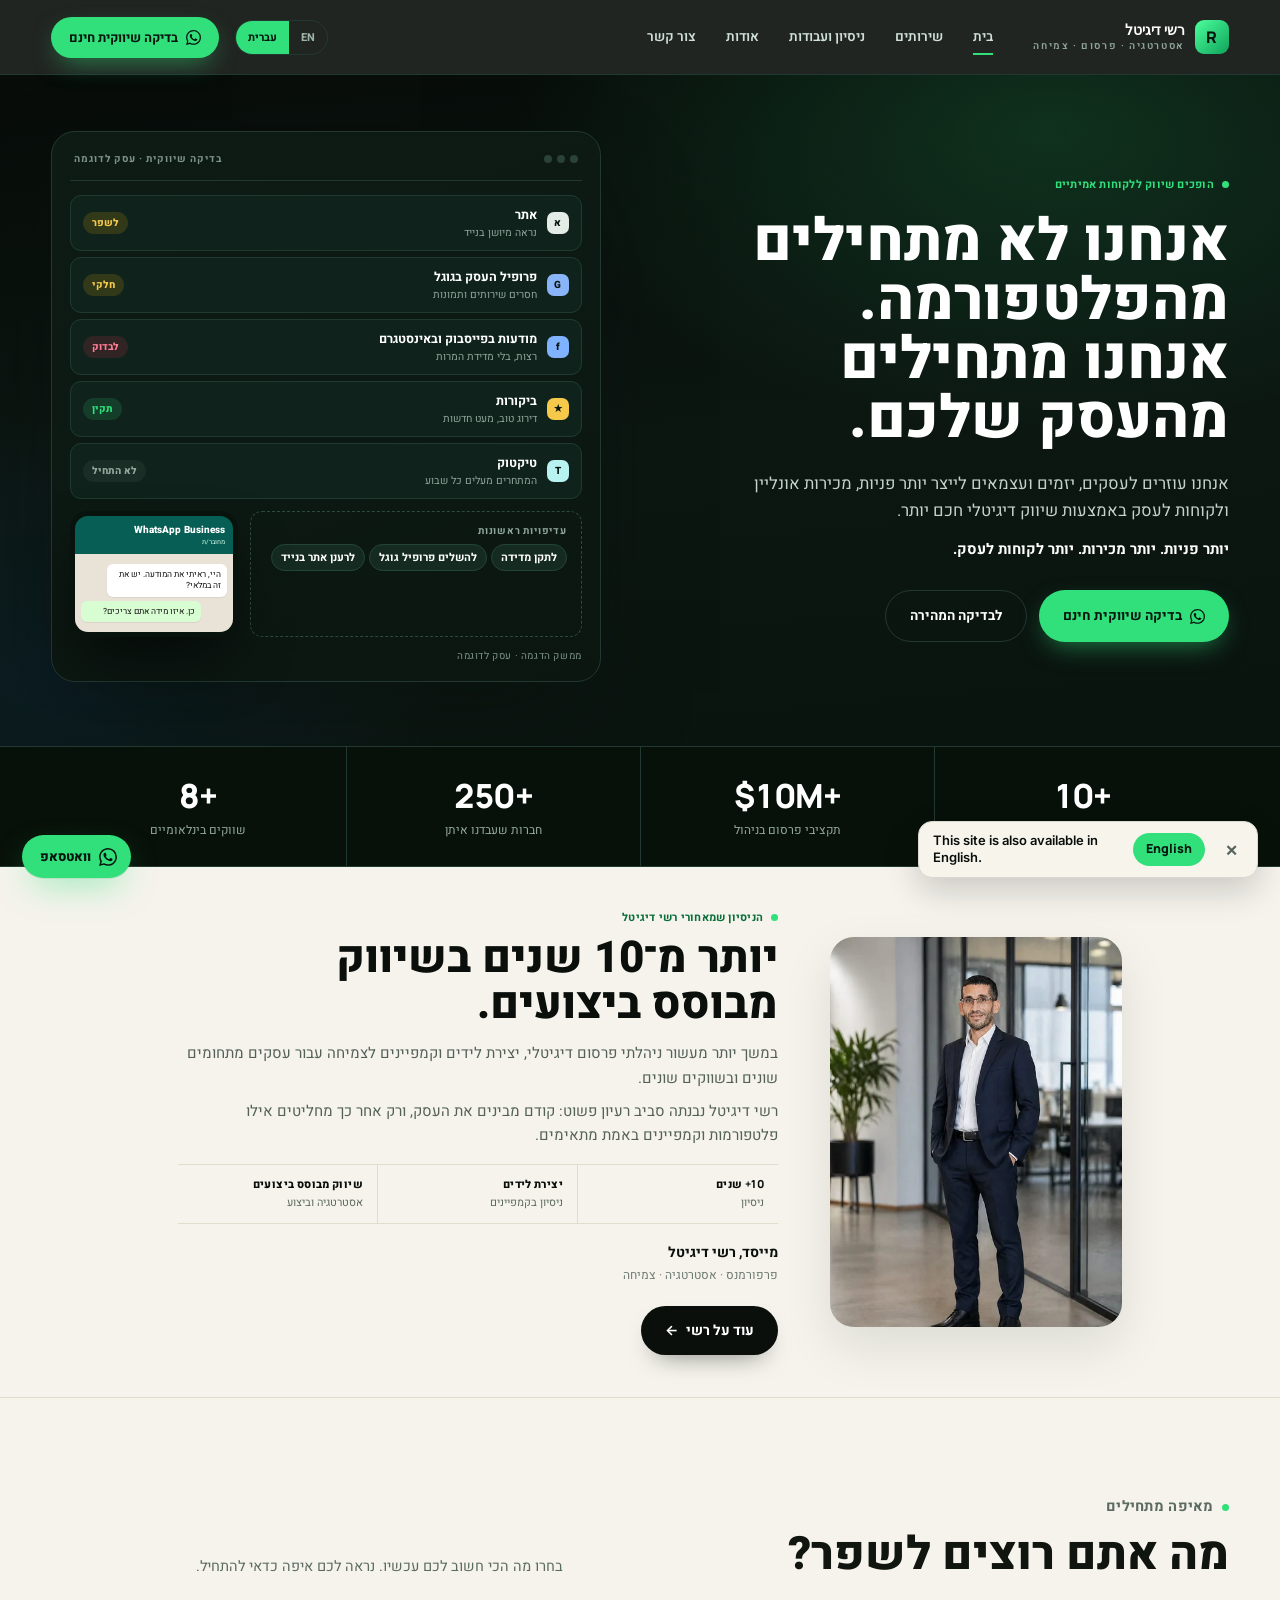
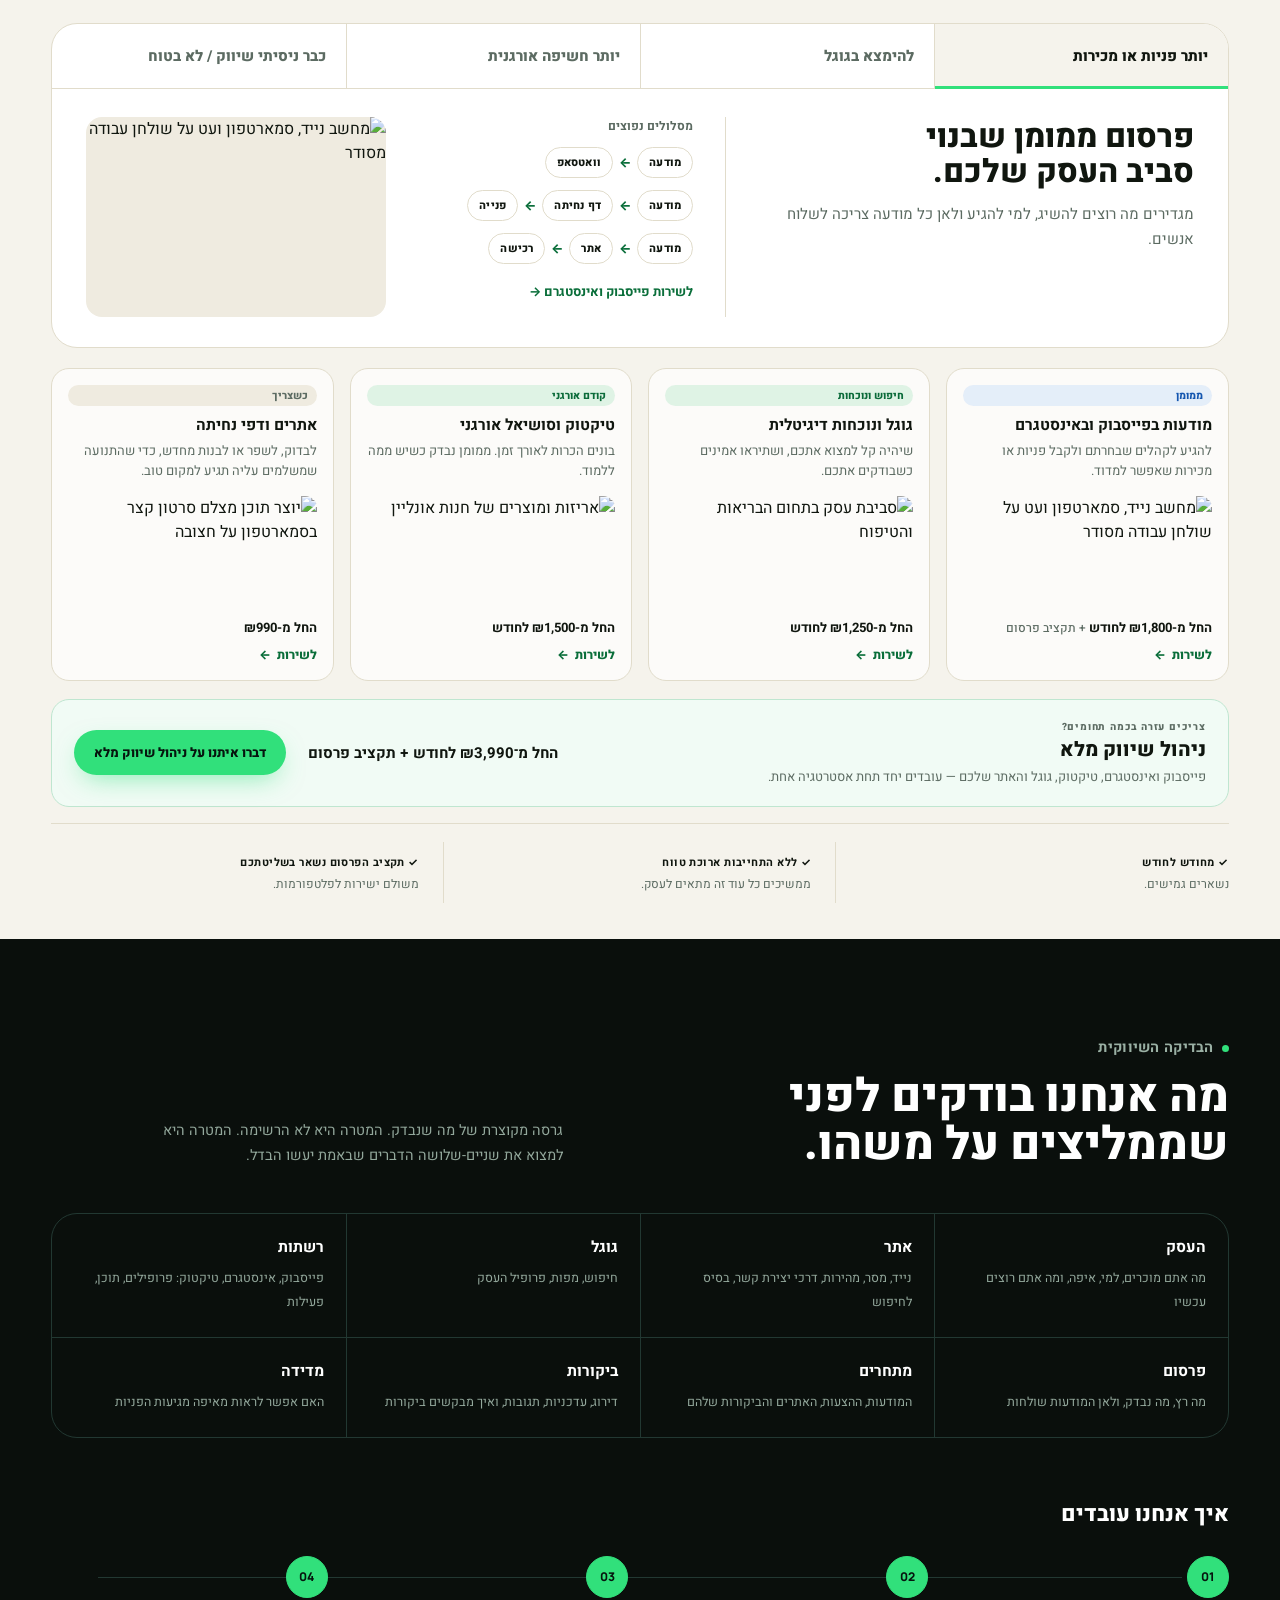
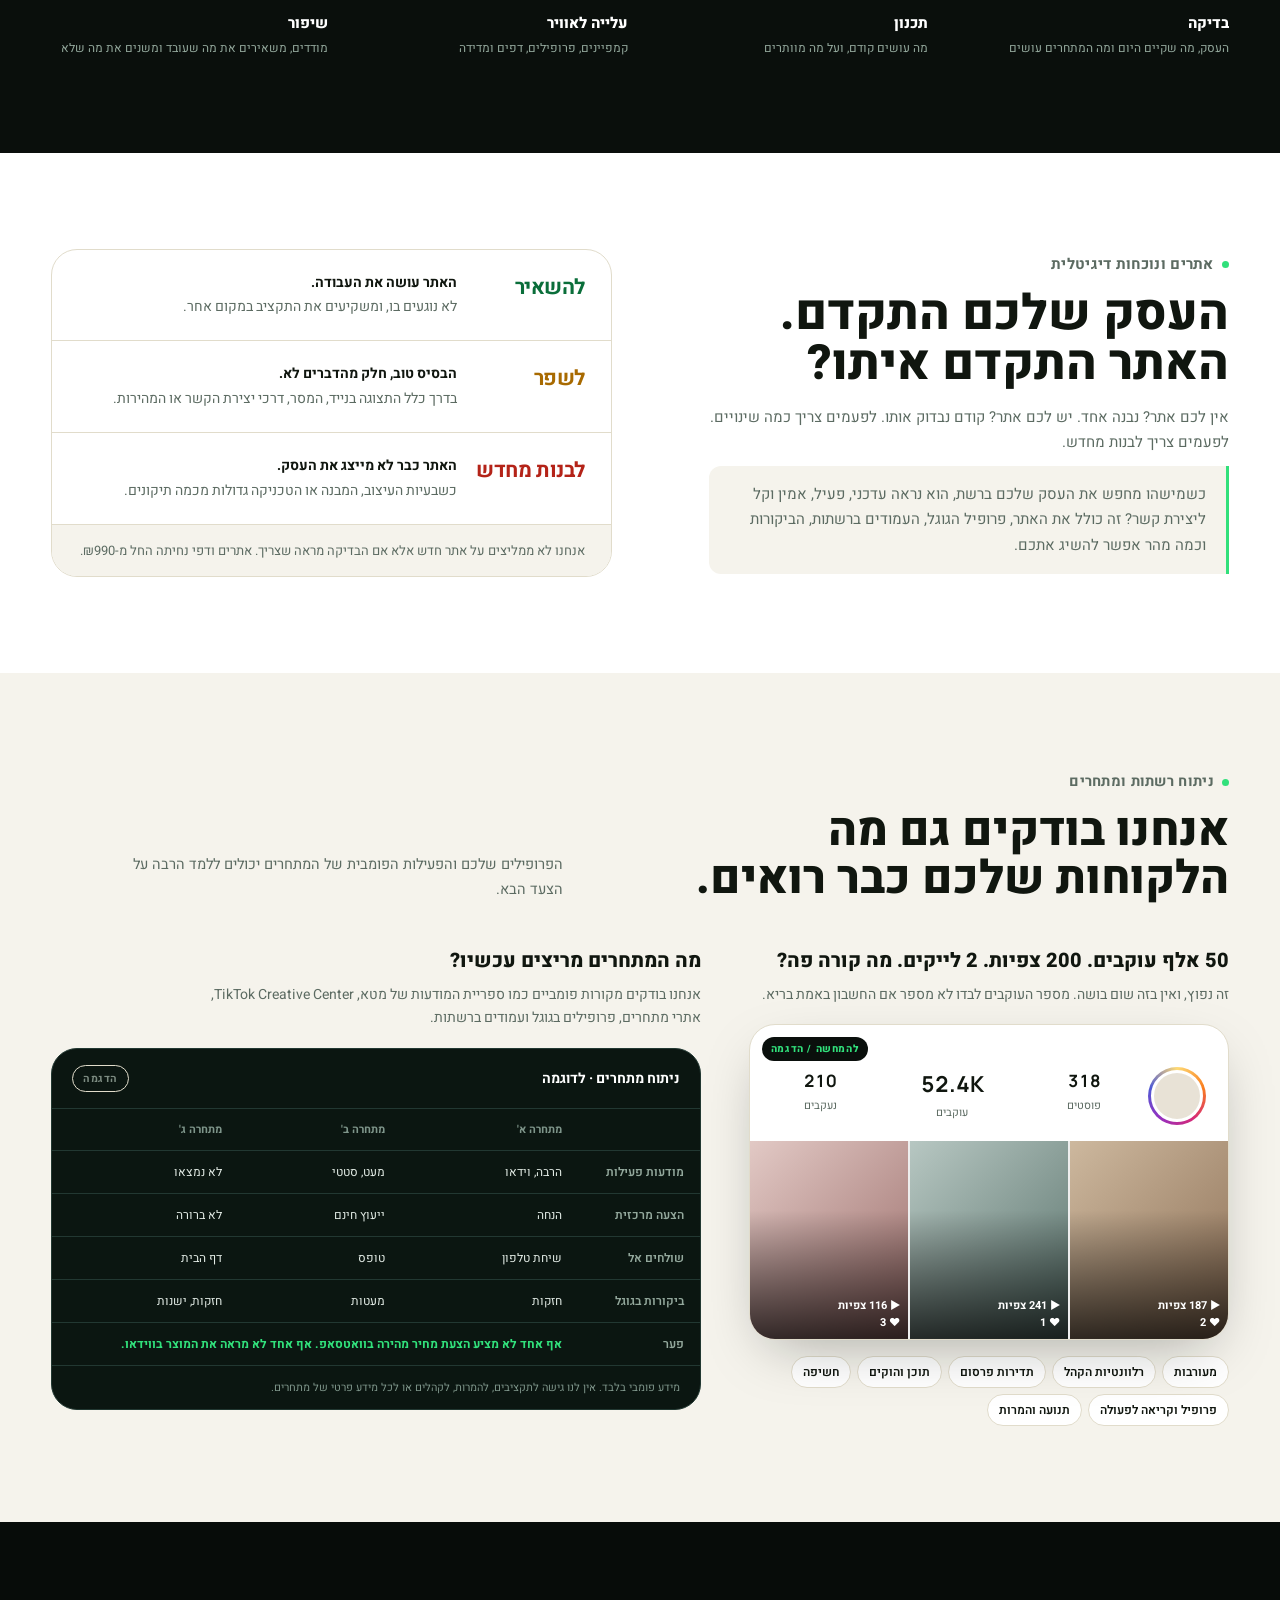
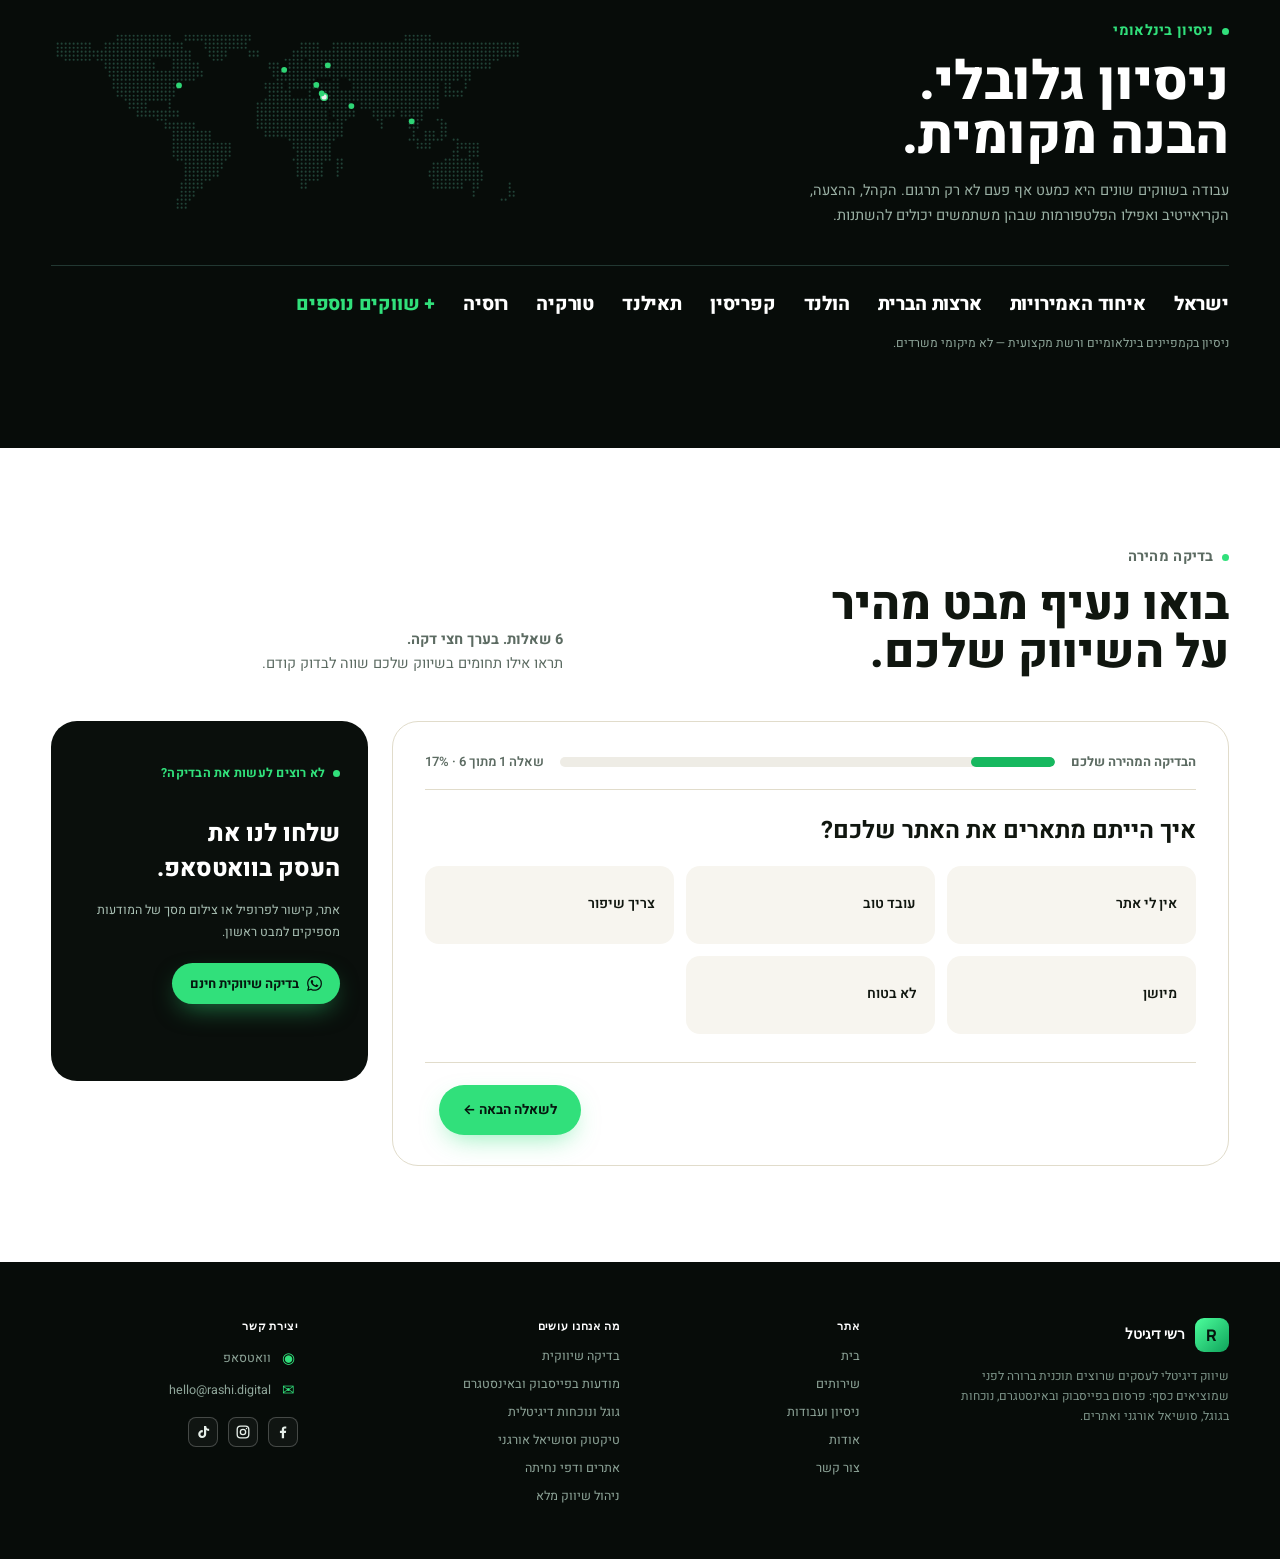
==== he/index.html @ 6f175188 "Import Rashi Digital V8.5.39 source and static Netlify publish configuration" ====
<!DOCTYPE html>

<html dir="rtl" lang="he">
<head>
<meta charset="utf-8"/>
<meta content="width=device-width,initial-scale=1" name="viewport"/>
<title>רשי דיגיטל | שיווק דיגיטלי שמתחיל מהעסק שלכם</title>
<meta content="שיווק דיגיטלי שעוזר לעסקים להביא יותר פניות, מכירות אונליין ולקוחות לעסק. מתחילים מהעסק, ואז מתכננים פרסום, גוגל, סושיאל ואתרים." name="description"/>
<link href="https://rashi.digital/he/" rel="canonical"/>
<link href="https://rashi.digital/" hreflang="en" rel="alternate"/>
<link href="https://rashi.digital/he/" hreflang="he" rel="alternate"/>
<link href="https://rashi.digital/" hreflang="x-default" rel="alternate"/>
<meta content="website" property="og:type"/>
<meta content="רשי דיגיטל" property="og:site_name"/>
<meta content="רשי דיגיטל: לא מתחילים מהפלטפורמה. מתחילים מהעסק שלכם." property="og:title"/>
<meta content="יותר פניות. יותר מכירות. יותר לקוחות לעסק. אנחנו מתחילים מהעסק שלכם, לא מהפלטפורמה." property="og:description"/>
<meta content="https://rashi.digital/he/" property="og:url"/>
<meta content="https://rashi.digital/assets/og/rashi-digital-share-he.jpg" property="og:image"/>
<meta content="https://rashi.digital/assets/og/rashi-digital-share-he.jpg" property="og:image:secure_url"/>
<meta content="image/jpeg" property="og:image:type"/>
<meta content="1200" property="og:image:width"/>
<meta content="630" property="og:image:height"/>
<meta content="רשי דיגיטל: אנחנו לא מתחילים מהפלטפורמה. אנחנו מתחילים מהעסק שלכם." property="og:image:alt"/>
<meta content="he_IL" property="og:locale"/>
<meta content="en_US" property="og:locale:alternate"/>
<meta content="summary_large_image" name="twitter:card"/>
<meta content="רשי דיגיטל: לא מתחילים מהפלטפורמה. מתחילים מהעסק שלכם." name="twitter:title"/>
<meta content="יותר פניות. יותר מכירות. יותר לקוחות לעסק. אנחנו מתחילים מהעסק שלכם, לא מהפלטפורמה." name="twitter:description"/>
<meta content="https://rashi.digital/assets/og/rashi-digital-share-he.jpg" name="twitter:image"/>
<meta content="רשי דיגיטל: אנחנו לא מתחילים מהפלטפורמה. אנחנו מתחילים מהעסק שלכם." name="twitter:image:alt"/>
<meta content="#0A0F0C" name="theme-color"/>
<link href="/favicon.ico" rel="icon" sizes="48x48"/>
<link href="/favicon.svg" rel="icon" type="image/svg+xml"/>
<link href="/apple-touch-icon.png" rel="apple-touch-icon"/>
<link href="/site.webmanifest" rel="manifest"/>
<link href="https://fonts.googleapis.com" rel="preconnect"/>
<link crossorigin="" href="https://fonts.gstatic.com" rel="preconnect"/>
<link href="https://images.pexels.com" rel="preconnect"/>
<link href="https://fonts.googleapis.com/css2?family=Manrope:wght@400;500;600;700;800&amp;family=Inter:wght@400;500;600&amp;family=Heebo:wght@400;500;600;700;800&amp;display=swap" rel="stylesheet"/>
<link href="../styles.css" rel="stylesheet"/>
<script type="application/ld+json">
{"@context": "https://schema.org", "@type": "ProfessionalService", "@id": "https://rashi.digital/#business", "name": "Rashi Digital", "alternateName": "רשי דיגיטל", "url": "https://rashi.digital/", "telephone": "+972532850081", "areaServed": ["IL"], "availableLanguage": ["en", "he"], "description": "שיווק דיגיטלי שמתחיל בבדיקה של העסק כולו: פרסום בפייסבוק ובאינסטגרם, נוכחות בגוגל, סושיאל אורגני ואתרים.", "email": "hello@rashi.digital", "sameAs": ["https://www.facebook.com/rashi.digital/", "https://www.instagram.com/rashi.digital_/", "https://www.tiktok.com/@rashi.digital"]}
</script>
<script type="application/ld+json">
{"@context": "https://schema.org", "@type": "BreadcrumbList", "itemListElement": [{"@type": "ListItem", "position": 1, "name": "בית", "item": "https://rashi.digital/he/"}]}
</script>
<!-- Google tag (gtag.js) -->
<script async="" src="https://www.googletagmanager.com/gtag/js?id=G-HK1NQW55D6"></script>
<script>
  window.dataLayer = window.dataLayer || [];
  function gtag(){dataLayer.push(arguments);}
  gtag('js', new Date());
  gtag('config', 'G-HK1NQW55D6');
</script>
</head>
<body class="rtl">
<a class="skip-link" href="#main">דלג לתוכן</a>
<header class="site-header">
<div class="wrap nav">
<a aria-label="דף הבית של רשי דיגיטל" class="brand" href="index.html">
<span aria-hidden="true" class="brand-mark">R</span>
<span class="brand-word"><b>רשי דיגיטל</b><small>אסטרטגיה · פרסום · צמיחה</small></span>
</a>
<nav aria-label="ניווט ראשי" class="nav-links"><a aria-current="page" href="index.html">בית</a><a href="services">שירותים</a><a href="work.html">ניסיון ועבודות</a><a href="about.html">אודות</a><a href="services#contact">צור קשר</a></nav>
<div class="nav-right">
<div aria-label="שפה" class="lang-switch" role="group"><a href="../index.html" hreflang="en" lang="en">EN</a><a aria-current="true" href="index.html" hreflang="he" lang="he">עברית</a></div>
<a class="btn btn-wa" data-audit-cta="" data-loc="header" href="https://wa.me/972532850081?text=%D7%94%D7%99%D7%99%20%D7%A8%D7%A9%D7%99%20%D7%93%D7%99%D7%92%D7%99%D7%98%D7%9C%2C%20%D7%90%D7%A9%D7%9E%D7%97%20%D7%9C%D7%91%D7%93%D7%99%D7%A7%D7%94%20%D7%A9%D7%99%D7%95%D7%95%D7%A7%D7%99%D7%AA%20%D7%97%D7%99%D7%A0%D7%9D%20%D7%9C%D7%A2%D7%A1%D7%A7%20%D7%A9%D7%9C%D7%99"><svg aria-hidden="true" class="wa-ico" fill="currentColor" viewbox="0 0 24 24"><path d="M17.472 14.382c-.297-.149-1.758-.867-2.03-.967-.273-.099-.471-.148-.67.15-.197.297-.767.966-.94 1.164-.173.199-.347.223-.644.075-.297-.15-1.255-.463-2.39-1.475-.883-.788-1.48-1.761-1.653-2.059-.173-.297-.018-.458.13-.606.134-.133.298-.347.446-.52.149-.174.198-.298.298-.497.099-.198.05-.371-.025-.52-.075-.149-.669-1.612-.916-2.207-.242-.579-.487-.5-.669-.51-.173-.008-.371-.01-.57-.01-.198 0-.52.074-.792.372-.272.297-1.04 1.016-1.04 2.479 0 1.462 1.065 2.875 1.213 3.074.149.198 2.096 3.2 5.077 4.487.709.306 1.262.489 1.694.625.712.227 1.36.195 1.871.118.571-.085 1.758-.719 2.006-1.413.248-.694.248-1.289.173-1.413-.074-.124-.272-.198-.57-.347m-5.421 7.403h-.004a9.87 9.87 0 0 1-5.031-1.378l-.361-.214-3.741.982.998-3.648-.235-.374a9.86 9.86 0 0 1-1.51-5.26c.001-5.45 4.436-9.884 9.888-9.884 2.64 0 5.122 1.03 6.988 2.898a9.825 9.825 0 0 1 2.893 6.994c-.003 5.45-4.437 9.884-9.885 9.884m8.413-18.297A11.815 11.815 0 0 0 12.05 0C5.495 0 .16 5.335.157 11.892c0 2.096.547 4.142 1.588 5.945L.057 24l6.305-1.654a11.882 11.882 0 0 0 5.683 1.448h.005c6.554 0 11.89-5.335 11.893-11.893a11.821 11.821 0 0 0-3.48-8.413Z"></path></svg>בדיקה שיווקית חינם</a>
<button aria-controls="mobileNav" aria-expanded="false" aria-label="פתיחת תפריט" class="nav-burger">☰</button>
</div>
</div>
<nav aria-label="ניווט נייד" class="mobile-nav" id="mobileNav"><a href="index.html">בית</a><a href="services">שירותים</a><a href="work.html">ניסיון ועבודות</a><a href="about.html">אודות</a><a href="services#contact">צור קשר</a></nav>
</header>
<main id="main">
<!-- 1. HERO -->
<section class="hero">
<div class="wrap hero-grid">
<div class="hero-copy">
<p class="eyebrow">הופכים שיווק ללקוחות אמיתיים</p>
<h1>אנחנו לא מתחילים מהפלטפורמה. אנחנו מתחילים מהעסק שלכם.</h1>
<p class="hero-lede">אנחנו עוזרים לעסקים, יזמים ועצמאים לייצר יותר פניות, מכירות אונליין ולקוחות לעסק באמצעות שיווק דיגיטלי חכם יותר.</p>
<p class="hero-outcome">יותר פניות. יותר מכירות. יותר לקוחות לעסק.</p>
<div class="hero-cta-row">
<a class="btn btn-wa btn-lg" data-audit-cta="" data-loc="hero" href="https://wa.me/972532850081?text=%D7%94%D7%99%D7%99%20%D7%A8%D7%A9%D7%99%20%D7%93%D7%99%D7%92%D7%99%D7%98%D7%9C%2C%20%D7%90%D7%A9%D7%9E%D7%97%20%D7%9C%D7%91%D7%93%D7%99%D7%A7%D7%94%20%D7%A9%D7%99%D7%95%D7%95%D7%A7%D7%99%D7%AA%20%D7%97%D7%99%D7%A0%D7%9D%20%D7%9C%D7%A2%D7%A1%D7%A7%20%D7%A9%D7%9C%D7%99"><svg aria-hidden="true" class="wa-ico" fill="currentColor" viewbox="0 0 24 24"><path d="M17.472 14.382c-.297-.149-1.758-.867-2.03-.967-.273-.099-.471-.148-.67.15-.197.297-.767.966-.94 1.164-.173.199-.347.223-.644.075-.297-.15-1.255-.463-2.39-1.475-.883-.788-1.48-1.761-1.653-2.059-.173-.297-.018-.458.13-.606.134-.133.298-.347.446-.52.149-.174.198-.298.298-.497.099-.198.05-.371-.025-.52-.075-.149-.669-1.612-.916-2.207-.242-.579-.487-.5-.669-.51-.173-.008-.371-.01-.57-.01-.198 0-.52.074-.792.372-.272.297-1.04 1.016-1.04 2.479 0 1.462 1.065 2.875 1.213 3.074.149.198 2.096 3.2 5.077 4.487.709.306 1.262.489 1.694.625.712.227 1.36.195 1.871.118.571-.085 1.758-.719 2.006-1.413.248-.694.248-1.289.173-1.413-.074-.124-.272-.198-.57-.347m-5.421 7.403h-.004a9.87 9.87 0 0 1-5.031-1.378l-.361-.214-3.741.982.998-3.648-.235-.374a9.86 9.86 0 0 1-1.51-5.26c.001-5.45 4.436-9.884 9.888-9.884 2.64 0 5.122 1.03 6.988 2.898a9.825 9.825 0 0 1 2.893 6.994c-.003 5.45-4.437 9.884-9.885 9.884m8.413-18.297A11.815 11.815 0 0 0 12.05 0C5.495 0 .16 5.335.157 11.892c0 2.096.547 4.142 1.588 5.945L.057 24l6.305-1.654a11.882 11.882 0 0 0 5.683 1.448h.005c6.554 0 11.89-5.335 11.893-11.893a11.821 11.821 0 0 0-3.48-8.413Z"></path></svg>בדיקה שיווקית חינם</a>
<a class="btn btn-ghost btn-lg" href="#check">לבדיקה המהירה</a>
</div>
</div>
<div aria-label="הדגמה של בדיקה שיווקית לעסק לדוגמה: האתר, פרופיל הגוגל, הפרסום בפייסבוק ובאינסטגרם, הביקורות והטיקטוק נבדקים, ובסוף מתקבלת רשימת עדיפויות קצרה" class="command-center" role="img">
<div class="cc-head"><div class="dot-row"><span></span><span></span><span></span></div><small>בדיקה שיווקית · עסק לדוגמה</small></div>
<div class="audit-rows">
<div class="audit-row"><span class="ch" style="background:#E3ECE6">א</span><div><b>אתר</b><small>נראה מיושן בנייד</small></div><span class="pill warn">לשפר</span></div>
<div class="audit-row"><span class="ch" style="background:#8AB4F8">G</span><div><b>פרופיל העסק בגוגל</b><small>חסרים שירותים ותמונות</small></div><span class="pill warn">חלקי</span></div>
<div class="audit-row"><span class="ch" style="background:#7FB3FF">f</span><div><b>מודעות בפייסבוק ובאינסטגרם</b><small>רצות, בלי מדידת המרות</small></div><span class="pill bad">לבדוק</span></div>
<div class="audit-row"><span class="ch" style="background:#F6C94A">★</span><div><b>ביקורות</b><small>דירוג טוב, מעט חדשות</small></div><span class="pill ok">תקין</span></div>
<div class="audit-row"><span class="ch" style="background:#B8F3F1">T</span><div><b>טיקטוק</b><small>המתחרים מעלים כל שבוע</small></div><span class="pill idle">לא התחיל</span></div>
</div>
<div class="audit-foot">
<div class="audit-plan"><small>עדיפויות ראשונות</small><span>לתקן מדידה</span><span>להשלים פרופיל גוגל</span><span>לרענן אתר בנייד</span></div>
<div aria-hidden="true" class="cc-phone">
<div class="cc-phone-head">WhatsApp Business<span>מחובר/ת</span></div>
<div class="cc-phone-body">
<div class="cc-bubble">היי, ראיתי את המודעה. יש את זה במלאי?</div>
<div class="cc-bubble me">כן. איזו מידה אתם צריכים?</div>
</div>
</div>
</div>
<span class="cc-flag">ממשק הדגמה · עסק לדוגמה</span>
</div>
</div>
</section>
<!-- 2. PROOF -->
<section aria-label="ניסיון" class="proof">
<div class="wrap proof-row">
<div class="proof-item"><strong dir="ltr">10+</strong><small>שנים בשיווק דיגיטלי</small></div>
<div class="proof-item"><strong dir="ltr">$10M+</strong><small>תקציבי פרסום בניהול</small></div>
<div class="proof-item"><strong dir="ltr">250+</strong><small>חברות שעבדנו איתן</small></div>
<div class="proof-item"><strong dir="ltr">8+</strong><small>שווקים בינלאומיים</small></div>
</div>
</section>
<!-- FOUNDER INTRO -->
<section aria-labelledby="founder-intro-title" class="founder-intro section">
<div class="wrap founder-intro-grid">
<div class="founder-intro-photo">
<picture><source sizes="(max-width:900px) min(360px, calc(100vw - 36px)), 340px" srcset="../assets/rashi-founder-480.webp 480w, ../assets/rashi-founder-720.webp 720w, ../assets/rashi-founder-960.webp 960w" type="image/webp"/><img alt="מייסד רשי דיגיטל" decoding="async" height="1440" loading="lazy" src="../assets/rashi-founder-960.jpg" width="960"/></picture>
</div>
<div class="founder-intro-copy">
<p class="eyebrow">הניסיון שמאחורי רשי דיגיטל</p>
<h2 id="founder-intro-title">יותר מ־10 שנים בשיווק מבוסס ביצועים.</h2>
<p>במשך יותר מעשור ניהלתי פרסום דיגיטלי, יצירת לידים וקמפיינים לצמיחה עבור עסקים מתחומים שונים ובשווקים שונים.</p>
<p>רשי דיגיטל נבנתה סביב רעיון פשוט: קודם מבינים את העסק, ורק אחר כך מחליטים אילו פלטפורמות וקמפיינים באמת מתאימים.</p>
<div aria-label="נקודות ניסיון" class="founder-proof-row"><div><strong>10+ שנים</strong><span>ניסיון</span></div><div><strong>יצירת לידים</strong><span>ניסיון בקמפיינים</span></div><div><strong>שיווק מבוסס ביצועים</strong><span>אסטרטגיה וביצוע</span></div></div><p class="founder-role"><strong>מייסד, רשי דיגיטל</strong><span>פרפורמנס · אסטרטגיה · צמיחה</span></p>
<a class="btn btn-dark" href="about.html">עוד על רשי <span aria-hidden="true">←</span></a>
</div>
</div>
</section>
<!-- 3. GOAL SELECTOR + WHAT WE DO -->
<section class="section light" id="improve">
<div class="wrap">
<div class="section-head">
<div><p class="eyebrow">מאיפה מתחילים</p><h2>מה אתם רוצים לשפר?</h2></div>
<p>בחרו מה הכי חשוב לכם עכשיו. נראה לכם איפה כדאי להתחיל.</p>
</div>
<div class="goal" data-goal="">
<div aria-label="מה אתם רוצים לשפר?" class="goal-tabs" role="tablist">
<button aria-controls="gp-leads" aria-selected="true" class="goal-tab" data-goal-id="leads" id="g-leads" role="tab">יותר פניות או מכירות</button>
<button aria-controls="gp-google" aria-selected="false" class="goal-tab" data-goal-id="google" id="g-google" role="tab" tabindex="-1">להימצא בגוגל</button>
<button aria-controls="gp-organic" aria-selected="false" class="goal-tab" data-goal-id="organic" id="g-organic" role="tab" tabindex="-1">יותר חשיפה אורגנית</button>
<button aria-controls="gp-tried" aria-selected="false" class="goal-tab" data-goal-id="tried" id="g-tried" role="tab" tabindex="-1">כבר ניסיתי שיווק / לא בטוח</button>
</div>
<div aria-labelledby="g-leads" class="goal-panel" id="gp-leads" role="tabpanel" tabindex="0">
<div class="goal-copy"><h3>פרסום ממומן שבנוי סביב העסק שלכם.</h3><p>מגדירים מה רוצים להשיג, למי להגיע ולאן כל מודעה צריכה לשלוח אנשים.</p></div>
<div class="goal-side"><span class="lbl">מסלולים נפוצים</span><div class="chain"><span>מודעה</span><em class="lk"><i>←</i><span>וואטסאפ</span></em></div><div class="chain"><span>מודעה</span><em class="lk"><i>←</i><span>דף נחיתה</span></em><em class="lk"><i>←</i><span>פנייה</span></em></div><div class="chain"><span>מודעה</span><em class="lk"><i>←</i><span>אתר</span></em><em class="lk"><i>←</i><span>רכישה</span></em></div><a class="text-link" data-service="paid" href="services#paid">לשירות פייסבוק ואינסטגרם <span aria-hidden="true">→</span></a><div class="goal-photo"><img alt="מחשב נייד, סמארטפון ועט על שולחן עבודה מסודר" decoding="async" height="400" loading="lazy" sizes="(max-width:900px) calc(100vw - 80px), 300px" src="https://images.pexels.com/photos/7054522/pexels-photo-7054522.jpeg?auto=compress&amp;cs=tinysrgb&amp;w=1000" srcset="https://images.pexels.com/photos/7054522/pexels-photo-7054522.jpeg?auto=compress&amp;cs=tinysrgb&amp;w=600 600w, https://images.pexels.com/photos/7054522/pexels-photo-7054522.jpeg?auto=compress&amp;cs=tinysrgb&amp;w=1000 1000w, https://images.pexels.com/photos/7054522/pexels-photo-7054522.jpeg?auto=compress&amp;cs=tinysrgb&amp;w=1400 1400w" width="600"/></div></div>
</div>
<div aria-labelledby="g-google" class="goal-panel" hidden="" id="gp-google" role="tabpanel" tabindex="0">
<div class="goal-copy"><h3>להיות קלים יותר למציאה כשלקוחות מחפשים.</h3><p>בודקים איך העסק מופיע בחיפוש ובמפות ומה כדאי לשפר קודם.</p></div>
<div class="goal-side"><span class="lbl">מה אנחנו בודקים</span><div class="paths"><span>חיפוש</span><span>מפות</span><span>פרופיל העסק</span><span>ביקורות</span><span>Search Console</span></div><a class="text-link" data-service="google" href="services#google">לגוגל ונוכחות דיגיטלית <span aria-hidden="true">→</span></a><div class="goal-photo"><img alt="סביבת עסק בתחום הבריאות והטיפוח" decoding="async" height="400" loading="lazy" sizes="(max-width:900px) calc(100vw - 80px), 300px" src="https://images.pexels.com/photos/31844508/pexels-photo-31844508.jpeg?auto=compress&amp;cs=tinysrgb&amp;w=1000" srcset="https://images.pexels.com/photos/31844508/pexels-photo-31844508.jpeg?auto=compress&amp;cs=tinysrgb&amp;w=600 600w, https://images.pexels.com/photos/31844508/pexels-photo-31844508.jpeg?auto=compress&amp;cs=tinysrgb&amp;w=1000 1000w, https://images.pexels.com/photos/31844508/pexels-photo-31844508.jpeg?auto=compress&amp;cs=tinysrgb&amp;w=1400 1400w" width="600"/></div></div>
</div>
<div aria-labelledby="g-organic" class="goal-panel" hidden="" id="gp-organic" role="tabpanel" tabindex="0">
<div class="goal-copy"><h3>לבנות נוכחות עם תוכן שאנשים שמים לב אליו.</h3><p>מתחילים מפרופיל ברור, רעיונות לתוכן וגישה אורגנית שאפשר להתמיד בה.</p></div>
<div class="goal-side"><span class="lbl">בדרך כלל כולל</span><div class="paths"><span>פרופיל</span><span>תוכנית תוכן</span><span>הוקים ותסריטים</span><span>סיכום חודשי</span></div><a class="text-link" data-service="organic" href="services#organic">לטיקטוק וסושיאל אורגני <span aria-hidden="true">→</span></a><div class="goal-photo"><img alt="אריזות ומוצרים של חנות אונליין" decoding="async" height="400" loading="lazy" sizes="(max-width:900px) calc(100vw - 80px), 300px" src="https://images.pexels.com/photos/7857553/pexels-photo-7857553.jpeg?auto=compress&amp;cs=tinysrgb&amp;w=1000" srcset="https://images.pexels.com/photos/7857553/pexels-photo-7857553.jpeg?auto=compress&amp;cs=tinysrgb&amp;w=600 600w, https://images.pexels.com/photos/7857553/pexels-photo-7857553.jpeg?auto=compress&amp;cs=tinysrgb&amp;w=1000 1000w, https://images.pexels.com/photos/7857553/pexels-photo-7857553.jpeg?auto=compress&amp;cs=tinysrgb&amp;w=1400 1400w" width="600"/></div></div>
</div>
<div aria-labelledby="g-tried" class="goal-panel" hidden="" id="gp-tried" role="tabpanel" tabindex="0">
<div class="goal-copy"><h3>כבר ניסיתם שיווק? מתחילים ממה שקרה.</h3><p>בודקים מה כבר רץ, לאן נשלחו לקוחות ומה כדאי לשנות לפני שמוציאים עוד.</p></div>
<div class="goal-side"><span class="lbl">מתחילים כאן</span><a class="btn btn-ink" href="#check">לבדיקה המהירה</a><a class="text-link" data-service="review" href="free-marketing-review">לבדיקה השיווקית החינם <span aria-hidden="true">→</span></a><div class="goal-photo"><img alt="יוצר תוכן מצלם סרטון קצר בסמארטפון על חצובה" decoding="async" height="400" loading="lazy" sizes="(max-width:900px) calc(100vw - 80px), 300px" src="https://images.pexels.com/photos/8359967/pexels-photo-8359967.jpeg?auto=compress&amp;cs=tinysrgb&amp;w=1000" srcset="https://images.pexels.com/photos/8359967/pexels-photo-8359967.jpeg?auto=compress&amp;cs=tinysrgb&amp;w=600 600w, https://images.pexels.com/photos/8359967/pexels-photo-8359967.jpeg?auto=compress&amp;cs=tinysrgb&amp;w=1000 1000w, https://images.pexels.com/photos/8359967/pexels-photo-8359967.jpeg?auto=compress&amp;cs=tinysrgb&amp;w=1400 1400w" width="600"/></div></div>
</div>
</div>
<div class="jobs">
<div class="job"><span class="t t-paid">ממומן</span><b>מודעות בפייסבוק ובאינסטגרם</b><p>להגיע לקהלים שבחרתם ולקבל פניות או מכירות שאפשר למדוד.</p><img alt="מחשב נייד, סמארטפון ועט על שולחן עבודה מסודר" class="job-photo" decoding="async" height="400" loading="lazy" sizes="(max-width:620px) calc(100vw - 72px), (max-width:1050px) 45vw, 270px" src="https://images.pexels.com/photos/7054522/pexels-photo-7054522.jpeg?auto=compress&amp;cs=tinysrgb&amp;w=1000" srcset="https://images.pexels.com/photos/7054522/pexels-photo-7054522.jpeg?auto=compress&amp;cs=tinysrgb&amp;w=600 600w, https://images.pexels.com/photos/7054522/pexels-photo-7054522.jpeg?auto=compress&amp;cs=tinysrgb&amp;w=1000 1000w, https://images.pexels.com/photos/7054522/pexels-photo-7054522.jpeg?auto=compress&amp;cs=tinysrgb&amp;w=1400 1400w" width="600"/><span class="jp">החל מ-<bdi dir="ltr">₪1,800</bdi> לחודש <small>+ תקציב פרסום</small></span><a class="job-cta" href="services#paid">לשירות <span aria-hidden="true">←</span></a></div>
<div class="job"><span class="t t-org">חיפוש ונוכחות</span><b>גוגל ונוכחות דיגיטלית</b><p>שיהיה קל למצוא אתכם, ושתיראו אמינים כשבודקים אתכם.</p><img alt="סביבת עסק בתחום הבריאות והטיפוח" class="job-photo" decoding="async" height="400" loading="lazy" sizes="(max-width:620px) calc(100vw - 72px), (max-width:1050px) 45vw, 270px" src="https://images.pexels.com/photos/31844508/pexels-photo-31844508.jpeg?auto=compress&amp;cs=tinysrgb&amp;w=1000" srcset="https://images.pexels.com/photos/31844508/pexels-photo-31844508.jpeg?auto=compress&amp;cs=tinysrgb&amp;w=600 600w, https://images.pexels.com/photos/31844508/pexels-photo-31844508.jpeg?auto=compress&amp;cs=tinysrgb&amp;w=1000 1000w, https://images.pexels.com/photos/31844508/pexels-photo-31844508.jpeg?auto=compress&amp;cs=tinysrgb&amp;w=1400 1400w" width="600"/><span class="jp">החל מ-<bdi dir="ltr">₪1,250</bdi> לחודש</span><a class="job-cta" href="services#google">לשירות <span aria-hidden="true">←</span></a></div>
<div class="job"><span class="t t-org">קודם אורגני</span><b>טיקטוק וסושיאל אורגני</b><p>בונים הכרות לאורך זמן. ממומן נבדק כשיש ממה ללמוד.</p><img alt="אריזות ומוצרים של חנות אונליין" class="job-photo" decoding="async" height="400" loading="lazy" sizes="(max-width:620px) calc(100vw - 72px), (max-width:1050px) 45vw, 270px" src="https://images.pexels.com/photos/7857553/pexels-photo-7857553.jpeg?auto=compress&amp;cs=tinysrgb&amp;w=1000" srcset="https://images.pexels.com/photos/7857553/pexels-photo-7857553.jpeg?auto=compress&amp;cs=tinysrgb&amp;w=600 600w, https://images.pexels.com/photos/7857553/pexels-photo-7857553.jpeg?auto=compress&amp;cs=tinysrgb&amp;w=1000 1000w, https://images.pexels.com/photos/7857553/pexels-photo-7857553.jpeg?auto=compress&amp;cs=tinysrgb&amp;w=1400 1400w" width="600"/><span class="jp">החל מ-<bdi dir="ltr">₪1,500</bdi> לחודש</span><a class="job-cta" href="services#organic">לשירות <span aria-hidden="true">←</span></a></div>
<div class="job"><span class="t t-mix">כשצריך</span><b>אתרים ודפי נחיתה</b><p>לבדוק, לשפר או לבנות מחדש, כדי שהתנועה שמשלמים עליה תגיע למקום טוב.</p><img alt="יוצר תוכן מצלם סרטון קצר בסמארטפון על חצובה" class="job-photo" decoding="async" height="400" loading="lazy" sizes="(max-width:620px) calc(100vw - 72px), (max-width:1050px) 45vw, 270px" src="https://images.pexels.com/photos/8359967/pexels-photo-8359967.jpeg?auto=compress&amp;cs=tinysrgb&amp;w=1000" srcset="https://images.pexels.com/photos/8359967/pexels-photo-8359967.jpeg?auto=compress&amp;cs=tinysrgb&amp;w=600 600w, https://images.pexels.com/photos/8359967/pexels-photo-8359967.jpeg?auto=compress&amp;cs=tinysrgb&amp;w=1000 1000w, https://images.pexels.com/photos/8359967/pexels-photo-8359967.jpeg?auto=compress&amp;cs=tinysrgb&amp;w=1400 1400w" width="600"/><span class="jp">החל מ-<bdi dir="ltr">₪990</bdi></span><a class="job-cta" href="services#websites">לשירות <span aria-hidden="true">←</span></a></div>
</div>
<div class="full-callout"><div class="full-callout-copy"><span>צריכים עזרה בכמה תחומים?</span><strong>ניהול שיווק מלא</strong><p>פייסבוק ואינסטגרם, טיקטוק, גוגל והאתר שלכם — עובדים יחד תחת אסטרטגיה אחת.</p></div><b class="full-callout-price">החל מ־₪3,990 לחודש + תקציב פרסום</b><a class="btn btn-wa full-callout-cta" data-service="full" href="https://wa.me/972532850081?text=%D7%94%D7%99%D7%99%2C%20%D7%90%D7%A9%D7%9E%D7%97%20%D7%9C%D7%A9%D7%9E%D7%95%D7%A2%20%D7%A2%D7%9C%20%D7%A0%D7%99%D7%94%D7%95%D7%9C%20%D7%A9%D7%99%D7%95%D7%95%D7%A7%20%D7%9E%D7%9C%D7%90." rel="noopener" target="_blank">דברו איתנו על ניהול שיווק מלא</a></div>
<div class="trust-row"><div><b>✓ מחודש לחודש</b><span>נשארים גמישים.</span></div><div><b>✓ ללא התחייבות ארוכת טווח</b><span>ממשיכים כל עוד זה מתאים לעסק.</span></div><div><b>✓ תקציב הפרסום נשאר בשליטתכם</b><span>משולם ישירות לפלטפורמות.</span></div></div>
</div>
</section>
<!-- 4. WHAT WE LOOK AT + HOW WE WORK -->
<section class="section dark" id="how">
<div class="wrap">
<div class="section-head">
<div><p class="eyebrow">הבדיקה השיווקית</p><h2>מה אנחנו בודקים לפני שממליצים על משהו.</h2></div>
<p class="muted">גרסה מקוצרת של מה שנבדק. המטרה היא לא הרשימה. המטרה היא למצוא את שניים-שלושה הדברים שבאמת יעשו הבדל.</p>
</div>
<div class="rmap">
<div><b>העסק</b><span>מה אתם מוכרים, למי, איפה, ומה אתם רוצים עכשיו</span></div>
<div><b>אתר</b><span>נייד, מסר, מהירות, דרכי יצירת קשר, בסיס לחיפוש</span></div>
<div><b>גוגל</b><span>חיפוש, מפות, פרופיל העסק</span></div>
<div><b>רשתות</b><span>פייסבוק, אינסטגרם, טיקטוק: פרופילים, תוכן, פעילות</span></div>
<div><b>פרסום</b><span>מה רץ, מה נבדק, ולאן המודעות שולחות</span></div>
<div><b>מתחרים</b><span>המודעות, ההצעות, האתרים והביקורות שלהם</span></div>
<div><b>ביקורות</b><span>דירוג, עדכניות, תגובות, ואיך מבקשים ביקורות</span></div>
<div><b>מדידה</b><span>האם אפשר לראות מאיפה מגיעות הפניות</span></div>
</div>
<h3 style="font-size:22px;margin-bottom:26px">איך אנחנו עובדים</h3>
<ol class="steps s4" data-steps="">
<li class="step"><span class="step-dot">01</span><h4>בדיקה</h4><p>העסק, מה שקיים היום ומה המתחרים עושים</p></li>
<li class="step"><span class="step-dot">02</span><h4>תכנון</h4><p>מה עושים קודם, ועל מה מוותרים</p></li>
<li class="step"><span class="step-dot">03</span><h4>עלייה לאוויר</h4><p>קמפיינים, פרופילים, דפים ומדידה</p></li>
<li class="step"><span class="step-dot">04</span><h4>שיפור</h4><p>מודדים, משאירים את מה שעובד ומשנים את מה שלא</p></li>
</ol>
</div>
</section>
<!-- 5. WEBSITE / DIGITAL PRESENCE -->
<section class="section white" id="websites">
<div class="wrap webfix">
<div class="webfix-copy">
<p class="eyebrow">אתרים ונוכחות דיגיטלית</p>
<h2>העסק שלכם התקדם. האתר התקדם איתו?</h2>
<p>אין לכם אתר? נבנה אחד. יש לכם אתר? קודם נבדוק אותו. לפעמים צריך כמה שינויים. לפעמים צריך לבנות מחדש.</p>
<p class="presence-q">כשמישהו מחפש את העסק שלכם ברשת, הוא נראה עדכני, פעיל, אמין וקל ליצירת קשר? זה כולל את האתר, פרופיל הגוגל, העמודים ברשתות, הביקורות וכמה מהר אפשר להשיג אתכם.</p>
</div>
<div class="verdicts">
<div class="verdict k"><b>להשאיר</b><p><strong>האתר עושה את העבודה.</strong>לא נוגעים בו, ומשקיעים את התקציב במקום אחר.</p></div>
<div class="verdict i"><b>לשפר</b><p><strong>הבסיס טוב, חלק מהדברים לא.</strong>בדרך כלל התצוגה בנייד, המסר, דרכי יצירת הקשר או המהירות.</p></div>
<div class="verdict r"><b>לבנות מחדש</b><p><strong>האתר כבר לא מייצג את העסק.</strong>כשבעיות העיצוב, המבנה או הטכניקה גדולות מכמה תיקונים.</p></div>
<div class="verdicts-foot">אנחנו לא ממליצים על אתר חדש אלא אם הבדיקה מראה שצריך. אתרים ודפי נחיתה החל מ-<bdi dir="ltr">₪990</bdi>.</div>
</div>
</div>
</section>
<!-- 6. SOCIAL + COMPETITOR ANALYSIS -->
<section class="section light">
<div class="wrap">
<div class="section-head">
<div><p class="eyebrow">ניתוח רשתות ומתחרים</p><h2>אנחנו בודקים גם מה הלקוחות שלכם כבר רואים.</h2></div>
<p>הפרופילים שלכם והפעילות הפומבית של המתחרים יכולים ללמד הרבה על הצעד הבא.</p>
</div>
<div class="analysis">
<div>
<h3>50 אלף עוקבים. 200 צפיות. 2 לייקים. מה קורה פה?</h3>
<p class="sub">זה נפוץ, ואין בזה שום בושה. מספר העוקבים לבדו לא מספר אם החשבון באמת בריא.</p>
<div aria-label="פרופיל לדוגמה עם 52.4 אלף עוקבים, שהפוסטים האחרונים שלו קיבלו 187 צפיות ו-2 לייקים, 241 צפיות ולייק אחד, ו-116 צפיות ו-3 לייקים" class="profile" role="img">
<div class="profile-flag"><span class="demo-flag">להמחשה / הדגמה</span></div>
<div class="profile-top">
<span class="profile-avatar"><i></i></span>
<div class="profile-stats"><div><b>318</b><small>פוסטים</small></div><div class="big"><b dir="ltr">52.4K</b><small>עוקבים</small></div><div><b>210</b><small>נעקבים</small></div></div>
</div>
<div aria-hidden="true" class="profile-grid">
<div class="post p1" style="background-image:url('https://images.pexels.com/photos/7054522/pexels-photo-7054522.jpeg?auto=compress&amp;cs=tinysrgb&amp;w=640'),linear-gradient(135deg,#cdb89e,#8c6f55)"><span>▶ 187 צפיות</span><span>♥ 2</span></div>
<div class="post p2" style="background-image:url('https://images.pexels.com/photos/13929769/pexels-photo-13929769.jpeg?auto=compress&amp;cs=tinysrgb&amp;w=640'),linear-gradient(135deg,#b7c7c2,#58716a)"><span>▶ 241 צפיות</span><span>♥ 1</span></div>
<div class="post p3" style="background-image:url('https://images.pexels.com/photos/7289725/pexels-photo-7289725.jpeg?auto=compress&amp;cs=tinysrgb&amp;w=640'),linear-gradient(135deg,#e2c9c5,#9a6c69)"><span>▶ 116 צפיות</span><span>♥ 3</span></div>
</div>
</div>
<div aria-label="מה אנחנו בודקים" class="look-list"><span>מעורבות</span><span>רלוונטיות הקהל</span><span>תדירות פרסום</span><span>תוכן והוקים</span><span>חשיפה</span><span>פרופיל וקריאה לפעולה</span><span>תנועה והמרות</span></div>
</div>
<div>
<h3>מה המתחרים מריצים עכשיו?</h3>
<p class="sub">אנחנו בודקים מקורות פומביים כמו ספריית המודעות של מטא, TikTok Creative Center, אתרי מתחרים, פרופילים בגוגל ועמודים ברשתות.</p>
<div class="board">
<div class="board-top"><b>ניתוח מתחרים · לדוגמה</b><span class="illustrative-tag">הדגמה</span></div>
<div class="board-scroll">
<table>
<thead><tr><th scope="col"><span class="sr-only">תחום</span></th><th scope="col">מתחרה א'</th><th scope="col">מתחרה ב'</th><th scope="col">מתחרה ג'</th></tr></thead>
<tbody>
<tr><th scope="row">מודעות פעילות</th><td>הרבה, וידאו</td><td>מעט, סטטי</td><td>לא נמצאו</td></tr>
<tr><th scope="row">הצעה מרכזית</th><td>הנחה</td><td>ייעוץ חינם</td><td>לא ברורה</td></tr>
<tr><th scope="row">שולחים אל</th><td>שיחת טלפון</td><td>טופס</td><td>דף הבית</td></tr>
<tr><th scope="row">ביקורות בגוגל</th><td>חזקות</td><td>מעטות</td><td>חזקות, ישנות</td></tr>
<tr><th scope="row">פער</th><td class="gap" colspan="3">אף אחד לא מציע הצעת מחיר מהירה בוואטסאפ. אף אחד לא מראה את המוצר בווידאו.</td></tr>
</tbody>
</table>
</div>
<p class="board-foot">מידע פומבי בלבד. אין לנו גישה לתקציבים, להמרות, לקהלים או לכל מידע פרטי של מתחרים.</p>
</div>
</div>
</div>
</div>
</section>
<!-- 7. INTERNATIONAL -->
<section class="section intl" id="international">
<div class="wrap">
<div class="intl-head">
<div class="intl-copy"><p class="eyebrow">ניסיון בינלאומי</p><h2>ניסיון גלובלי. הבנה מקומית.</h2><p>עבודה בשווקים שונים היא כמעט אף פעם לא רק תרגום. הקהל, ההצעה, הקריאייטיב ואפילו הפלטפורמות שבהן משתמשים יכולים להשתנות.</p></div>
<img alt="" class="intl-map" decoding="async" height="375" loading="lazy" src="../assets/world-dots.svg" width="1000"/>
</div>
<ul aria-label="שווקים עם ניסיון בקמפיינים בינלאומיים ורשת מקצועית" class="markets">
<li>ישראל</li><li>איחוד האמירויות</li><li>ארצות הברית</li><li>הולנד</li><li>קפריסין</li><li>תאילנד</li><li>טורקיה</li><li>רוסיה</li><li class="more">+ שווקים נוספים</li>
</ul>
<p class="intl-note">ניסיון בקמפיינים בינלאומיים ורשת מקצועית — לא מיקומי משרדים.</p>
</div>
</section>
<!-- 8. QUICK CHECK + FINAL CTA -->
<section class="section white" id="check">
<div class="wrap">
<div class="section-head">
<div><p class="eyebrow">בדיקה מהירה</p><h2>בואו נעיף מבט מהיר על השיווק שלכם.</h2></div>
<p><strong>6 שאלות. בערך חצי דקה.</strong><br/>תראו אילו תחומים בשיווק שלכם שווה לבדוק קודם.</p>
</div>
<div class="check">
<div class="check-form">
<div class="qc-progress"><span class="qc-label">הבדיקה המהירה שלכם</span><span aria-hidden="true" class="qc-dots"><i></i><i></i><i></i><i></i><i></i><i></i></span><span aria-live="polite" class="qc-count" data-check-count="">0 מתוך 6 נענו</span></div>
<form action="#check" data-check="" method="post" novalidate="">
<div class="check-grid">
<fieldset class="q" data-q="website"><legend><span class="n">01</span><span class="qt">איך הייתם מתארים את האתר שלכם?</span></legend><div class="opts">
<label><input name="website" type="radio" value="none"/><span>אין לי אתר</span></label><label><input name="website" type="radio" value="good"/><span>עובד טוב</span></label><label><input name="website" type="radio" value="improve"/><span>צריך שיפור</span></label><label><input name="website" type="radio" value="outdated"/><span>מיושן</span></label><label><input name="website" type="radio" value="unsure"/><span>לא בטוח</span></label></div></fieldset>
<fieldset class="q" data-q="google"><legend><span class="n">02</span><span class="qt">לקוחות מוצאים אתכם בקלות בגוגל?</span></legend><div class="opts">
<label><input name="google" type="radio" value="yes"/><span>כן</span></label><label><input name="google" type="radio" value="no"/><span>לא</span></label><label><input name="google" type="radio" value="unsure"/><span>לא בטוח</span></label></div></fieldset>
<fieldset class="q" data-q="paid"><legend><span class="n">03</span><span class="qt">אתם מריצים היום מודעות ממומנות?</span></legend><div class="opts">
<label><input name="paid" type="radio" value="yes"/><span>כן</span></label><label><input name="paid" type="radio" value="no"/><span>לא</span></label><label><input name="paid" type="radio" value="tried"/><span>ניסינו בעבר</span></label></div></fieldset>
<fieldset class="q" data-q="results"><legend><span class="n">04</span><span class="qt">המודעות מביאות פניות או מכירות טובות?</span></legend><div class="opts">
<label><input name="results" type="radio" value="yes"/><span>כן</span></label><label><input name="results" type="radio" value="no"/><span>לא</span></label><label><input name="results" type="radio" value="unsure"/><span>לא בטוח</span></label><label><input name="results" type="radio" value="na"/><span>לא מפרסמים עכשיו</span></label></div></fieldset>
<fieldset class="q" data-q="organic"><legend><span class="n">05</span><span class="qt">כמה אתם פעילים ברשתות החברתיות?</span></legend><div class="opts">
<label><input name="organic" type="radio" value="regularly"/><span>באופן קבוע</span></label><label><input name="organic" type="radio" value="sometimes"/><span>לפעמים</span></label><label><input name="organic" type="radio" value="rarely"/><span>לעיתים רחוקות</span></label><label><input name="organic" type="radio" value="none"/><span>בכלל לא</span></label></div></fieldset>
<fieldset class="q" data-q="measure"><legend><span class="n">06</span><span class="qt">אתם יודעים מאילו ערוצי שיווק מגיעים הלקוחות?</span></legend><div class="opts">
<label><input name="measure" type="radio" value="yes"/><span>כן</span></label><label><input name="measure" type="radio" value="no"/><span>לא</span></label><label><input name="measure" type="radio" value="unsure"/><span>לא בטוח</span></label></div></fieldset>
</div>
<div class="check-actions"><button class="btn btn-ink btn-lg" data-js-submit="" disabled="" type="button">איפה הייתם מתחילים?</button><span aria-live="polite" class="check-msg" data-check-msg="" role="status"></span></div>
<noscript><p class="form-note">הטופס פותח וואטסאפ ודורש JavaScript, ולכן שום דבר לא נשלח מכאן. אפשר לכתוב לנו ישירות: <a href="https://wa.me/972532850081">וואטסאפ</a>.</p></noscript>
</form>
<div class="check-result" data-check-result="" hidden="">
<h3 tabindex="-1">מכאן היינו מתחילים.</h3>
<p>זו רק בדיקה ראשונית לפי התשובות שלכם. בבדיקה החינמית עוברים על זה כמו שצריך.</p>
<ol class="res-list" data-res-list=""></ol>
<p class="res-also" data-res-also="" hidden=""></p>
<a class="btn btn-wa btn-lg" data-audit-cta="" data-loc="check-result" data-res-wa="" href="https://wa.me/972532850081?text=%D7%94%D7%99%D7%99%20%D7%A8%D7%A9%D7%99%20%D7%93%D7%99%D7%92%D7%99%D7%98%D7%9C%2C%20%D7%90%D7%A9%D7%9E%D7%97%20%D7%9C%D7%91%D7%93%D7%99%D7%A7%D7%94%20%D7%A9%D7%99%D7%95%D7%95%D7%A7%D7%99%D7%AA%20%D7%97%D7%99%D7%A0%D7%9D%20%D7%9C%D7%A2%D7%A1%D7%A7%20%D7%A9%D7%9C%D7%99"><svg aria-hidden="true" class="wa-ico" fill="currentColor" viewbox="0 0 24 24"><path d="M17.472 14.382c-.297-.149-1.758-.867-2.03-.967-.273-.099-.471-.148-.67.15-.197.297-.767.966-.94 1.164-.173.199-.347.223-.644.075-.297-.15-1.255-.463-2.39-1.475-.883-.788-1.48-1.761-1.653-2.059-.173-.297-.018-.458.13-.606.134-.133.298-.347.446-.52.149-.174.198-.298.298-.497.099-.198.05-.371-.025-.52-.075-.149-.669-1.612-.916-2.207-.242-.579-.487-.5-.669-.51-.173-.008-.371-.01-.57-.01-.198 0-.52.074-.792.372-.272.297-1.04 1.016-1.04 2.479 0 1.462 1.065 2.875 1.213 3.074.149.198 2.096 3.2 5.077 4.487.709.306 1.262.489 1.694.625.712.227 1.36.195 1.871.118.571-.085 1.758-.719 2.006-1.413.248-.694.248-1.289.173-1.413-.074-.124-.272-.198-.57-.347m-5.421 7.403h-.004a9.87 9.87 0 0 1-5.031-1.378l-.361-.214-3.741.982.998-3.648-.235-.374a9.86 9.86 0 0 1-1.51-5.26c.001-5.45 4.436-9.884 9.888-9.884 2.64 0 5.122 1.03 6.988 2.898a9.825 9.825 0 0 1 2.893 6.994c-.003 5.45-4.437 9.884-9.885 9.884m8.413-18.297A11.815 11.815 0 0 0 12.05 0C5.495 0 .16 5.335.157 11.892c0 2.096.547 4.142 1.588 5.945L.057 24l6.305-1.654a11.882 11.882 0 0 0 5.683 1.448h.005c6.554 0 11.89-5.335 11.893-11.893a11.821 11.821 0 0 0-3.48-8.413Z"></path></svg>לעבור על העדיפויות בוואטסאפ <span aria-hidden="true">←</span></a><button class="qc-restart" data-check-restart="" type="button">להתחיל מחדש</button>
</div>
</div>
<aside class="contact-side check-side">
<div>
<p class="eyebrow" style="color:var(--green)">לא רוצים לעשות את הבדיקה?</p>
<h3 style="font-size:24px;margin:12px 0 10px">שלחו לנו את העסק בוואטסאפ.</h3>
<p>אתר, קישור לפרופיל או צילום מסך של המודעות מספיקים למבט ראשון.</p>
<a class="btn btn-wa" data-audit-cta="" data-loc="check-side" href="https://wa.me/972532850081?text=%D7%94%D7%99%D7%99%20%D7%A8%D7%A9%D7%99%20%D7%93%D7%99%D7%92%D7%99%D7%98%D7%9C%2C%20%D7%90%D7%A9%D7%9E%D7%97%20%D7%9C%D7%91%D7%93%D7%99%D7%A7%D7%94%20%D7%A9%D7%99%D7%95%D7%95%D7%A7%D7%99%D7%AA%20%D7%97%D7%99%D7%A0%D7%9D%20%D7%9C%D7%A2%D7%A1%D7%A7%20%D7%A9%D7%9C%D7%99"><svg aria-hidden="true" class="wa-ico" fill="currentColor" viewbox="0 0 24 24"><path d="M17.472 14.382c-.297-.149-1.758-.867-2.03-.967-.273-.099-.471-.148-.67.15-.197.297-.767.966-.94 1.164-.173.199-.347.223-.644.075-.297-.15-1.255-.463-2.39-1.475-.883-.788-1.48-1.761-1.653-2.059-.173-.297-.018-.458.13-.606.134-.133.298-.347.446-.52.149-.174.198-.298.298-.497.099-.198.05-.371-.025-.52-.075-.149-.669-1.612-.916-2.207-.242-.579-.487-.5-.669-.51-.173-.008-.371-.01-.57-.01-.198 0-.52.074-.792.372-.272.297-1.04 1.016-1.04 2.479 0 1.462 1.065 2.875 1.213 3.074.149.198 2.096 3.2 5.077 4.487.709.306 1.262.489 1.694.625.712.227 1.36.195 1.871.118.571-.085 1.758-.719 2.006-1.413.248-.694.248-1.289.173-1.413-.074-.124-.272-.198-.57-.347m-5.421 7.403h-.004a9.87 9.87 0 0 1-5.031-1.378l-.361-.214-3.741.982.998-3.648-.235-.374a9.86 9.86 0 0 1-1.51-5.26c.001-5.45 4.436-9.884 9.888-9.884 2.64 0 5.122 1.03 6.988 2.898a9.825 9.825 0 0 1 2.893 6.994c-.003 5.45-4.437 9.884-9.885 9.884m8.413-18.297A11.815 11.815 0 0 0 12.05 0C5.495 0 .16 5.335.157 11.892c0 2.096.547 4.142 1.588 5.945L.057 24l6.305-1.654a11.882 11.882 0 0 0 5.683 1.448h.005c6.554 0 11.89-5.335 11.893-11.893a11.821 11.821 0 0 0-3.48-8.413Z"></path></svg>בדיקה שיווקית חינם</a>
</div>
</aside>
</div>
</div>
</section>
</main>
<footer class="footer">
<div class="wrap footer-grid footer-grid-five">
<div class="footer-brand">
<span class="brand"><span aria-hidden="true" class="brand-mark">R</span><span class="brand-word"><b style="color:#fff">רשי דיגיטל</b></span></span>
<p>שיווק דיגיטלי לעסקים שרוצים תוכנית ברורה לפני שמוציאים כסף: פרסום בפייסבוק ובאינסטגרם, נוכחות בגוגל, סושיאל אורגני ואתרים.</p>
</div>
<div class="footer-col"><h2 class="h5">אתר</h2><a href="index.html">בית</a><a href="services">שירותים</a><a href="work.html">ניסיון ועבודות</a><a href="about.html">אודות</a><a href="services#contact">צור קשר</a></div>
<div class="footer-col"><h2 class="h5">מה אנחנו עושים</h2><a data-service="review" href="services#review">בדיקה שיווקית</a><a data-service="paid" href="services#paid">מודעות בפייסבוק ובאינסטגרם</a><a data-service="google" href="services#google">גוגל ונוכחות דיגיטלית</a><a data-service="organic" href="services#organic">טיקטוק וסושיאל אורגני</a><a data-service="websites" href="services#websites">אתרים ודפי נחיתה</a><a data-service="full" href="services#full">ניהול שיווק מלא</a></div>
<div class="footer-col footer-contact"><h2 class="h5">יצירת קשר</h2><a data-loc="footer" href="https://wa.me/972532850081"><span aria-hidden="true" class="footer-ico">◉</span>וואטסאפ</a><a href="https://mail.google.com/mail/?view=cm&amp;fs=1&amp;to=hello@rashi.digital" rel="noopener" target="_blank"><span aria-hidden="true" class="footer-ico">✉</span><bdi dir="ltr">hello@rashi.digital</bdi></a><div class="footer-social-row"><a aria-label="Facebook" href="https://www.facebook.com/rashi.digital/" rel="noopener noreferrer" target="_blank"><span aria-hidden="true" class="social-ico fb"><svg fill="currentColor" focusable="false" height="20" viewbox="0 0 24 24" width="20"><path d="M13.6 21.5v-8h2.7l.4-3.2h-3.1V8.3c0-.9.3-1.6 1.6-1.6h1.7V3.9c-.3 0-1.3-.1-2.5-.1-2.5 0-4.2 1.5-4.2 4.3v2.2H7.4v3.2h2.8v8z"></path></svg></span></a><a aria-label="Instagram" href="https://www.instagram.com/rashi.digital_/" rel="noopener noreferrer" target="_blank"><span aria-hidden="true" class="social-ico ig"><svg fill="none" focusable="false" height="20" stroke="currentColor" stroke-width="2" viewbox="0 0 24 24" width="20"><rect height="17.4" rx="5" width="17.4" x="3.3" y="3.3"></rect><circle cx="12" cy="12" r="4"></circle><circle cx="17.3" cy="6.7" fill="currentColor" r="1.1" stroke="none"></circle></svg></span></a><a aria-label="TikTok" href="https://www.tiktok.com/@rashi.digital" rel="noopener noreferrer" target="_blank"><span aria-hidden="true" class="social-ico tk"><svg fill="currentColor" focusable="false" height="20" viewbox="0 0 24 24" width="20"><path d="M16.8 3h-3.3v12.2a2.7 2.7 0 1 1-2.7-2.7c.3 0 .6 0 .9.1V9.2a6 6 0 1 0 5.1 6V9.1a7.6 7.6 0 0 0 4.4 1.4V7.3a4.4 4.4 0 0 1-4.4-4.3z"></path></svg></span></a></div></div>
</div>
</footer>
<div class="sticky-cta">
<span>בדיקה שיווקית חינם<small>מענה בוואטסאפ, בעברית או באנגלית</small></span>
<a class="btn btn-wa" data-audit-cta="" data-loc="sticky" href="https://wa.me/972532850081?text=%D7%94%D7%99%D7%99%20%D7%A8%D7%A9%D7%99%20%D7%93%D7%99%D7%92%D7%99%D7%98%D7%9C%2C%20%D7%90%D7%A9%D7%9E%D7%97%20%D7%9C%D7%91%D7%93%D7%99%D7%A7%D7%94%20%D7%A9%D7%99%D7%95%D7%95%D7%A7%D7%99%D7%AA%20%D7%97%D7%99%D7%A0%D7%9D%20%D7%9C%D7%A2%D7%A1%D7%A7%20%D7%A9%D7%9C%D7%99"><svg aria-hidden="true" class="wa-ico" fill="currentColor" viewbox="0 0 24 24"><path d="M17.472 14.382c-.297-.149-1.758-.867-2.03-.967-.273-.099-.471-.148-.67.15-.197.297-.767.966-.94 1.164-.173.199-.347.223-.644.075-.297-.15-1.255-.463-2.39-1.475-.883-.788-1.48-1.761-1.653-2.059-.173-.297-.018-.458.13-.606.134-.133.298-.347.446-.52.149-.174.198-.298.298-.497.099-.198.05-.371-.025-.52-.075-.149-.669-1.612-.916-2.207-.242-.579-.487-.5-.669-.51-.173-.008-.371-.01-.57-.01-.198 0-.52.074-.792.372-.272.297-1.04 1.016-1.04 2.479 0 1.462 1.065 2.875 1.213 3.074.149.198 2.096 3.2 5.077 4.487.709.306 1.262.489 1.694.625.712.227 1.36.195 1.871.118.571-.085 1.758-.719 2.006-1.413.248-.694.248-1.289.173-1.413-.074-.124-.272-.198-.57-.347m-5.421 7.403h-.004a9.87 9.87 0 0 1-5.031-1.378l-.361-.214-3.741.982.998-3.648-.235-.374a9.86 9.86 0 0 1-1.51-5.26c.001-5.45 4.436-9.884 9.888-9.884 2.64 0 5.122 1.03 6.988 2.898a9.825 9.825 0 0 1 2.893 6.994c-.003 5.45-4.437 9.884-9.885 9.884m8.413-18.297A11.815 11.815 0 0 0 12.05 0C5.495 0 .16 5.335.157 11.892c0 2.096.547 4.142 1.588 5.945L.057 24l6.305-1.654a11.882 11.882 0 0 0 5.683 1.448h.005c6.554 0 11.89-5.335 11.893-11.893a11.821 11.821 0 0 0-3.48-8.413Z"></path></svg>וואטסאפ</a>
</div>
<div class="float-wa">
<div aria-label="וואטסאפ" class="float-wa-pop" id="waPop" role="dialog">
<button aria-label="סגירה" class="close" data-wa-close="" type="button">×</button>
<b>לא בטוחים מאיפה להתחיל?</b>
<p>ספרו לי מה אתם מוכרים ומה אתם עושים היום. אגיד לכם איפה הייתי מסתכל קודם.</p>
<a class="btn btn-wa" data-audit-cta="" data-loc="float" href="https://wa.me/972532850081?text=%D7%94%D7%99%D7%99%20%D7%A8%D7%A9%D7%99%20%D7%93%D7%99%D7%92%D7%99%D7%98%D7%9C%2C%20%D7%90%D7%A9%D7%9E%D7%97%20%D7%9C%D7%91%D7%93%D7%99%D7%A7%D7%94%20%D7%A9%D7%99%D7%95%D7%95%D7%A7%D7%99%D7%AA%20%D7%97%D7%99%D7%A0%D7%9D%20%D7%9C%D7%A2%D7%A1%D7%A7%20%D7%A9%D7%9C%D7%99" style="width:100%;justify-content:center"><svg aria-hidden="true" class="wa-ico" fill="currentColor" viewbox="0 0 24 24"><path d="M17.472 14.382c-.297-.149-1.758-.867-2.03-.967-.273-.099-.471-.148-.67.15-.197.297-.767.966-.94 1.164-.173.199-.347.223-.644.075-.297-.15-1.255-.463-2.39-1.475-.883-.788-1.48-1.761-1.653-2.059-.173-.297-.018-.458.13-.606.134-.133.298-.347.446-.52.149-.174.198-.298.298-.497.099-.198.05-.371-.025-.52-.075-.149-.669-1.612-.916-2.207-.242-.579-.487-.5-.669-.51-.173-.008-.371-.01-.57-.01-.198 0-.52.074-.792.372-.272.297-1.04 1.016-1.04 2.479 0 1.462 1.065 2.875 1.213 3.074.149.198 2.096 3.2 5.077 4.487.709.306 1.262.489 1.694.625.712.227 1.36.195 1.871.118.571-.085 1.758-.719 2.006-1.413.248-.694.248-1.289.173-1.413-.074-.124-.272-.198-.57-.347m-5.421 7.403h-.004a9.87 9.87 0 0 1-5.031-1.378l-.361-.214-3.741.982.998-3.648-.235-.374a9.86 9.86 0 0 1-1.51-5.26c.001-5.45 4.436-9.884 9.888-9.884 2.64 0 5.122 1.03 6.988 2.898a9.825 9.825 0 0 1 2.893 6.994c-.003 5.45-4.437 9.884-9.885 9.884m8.413-18.297A11.815 11.815 0 0 0 12.05 0C5.495 0 .16 5.335.157 11.892c0 2.096.547 4.142 1.588 5.945L.057 24l6.305-1.654a11.882 11.882 0 0 0 5.683 1.448h.005c6.554 0 11.89-5.335 11.893-11.893a11.821 11.821 0 0 0-3.48-8.413Z"></path></svg>להתחיל בוואטסאפ</a>
</div>
<button aria-controls="waPop" aria-expanded="false" aria-label="פתיחת אפשרויות יצירת קשר בוואטסאפ" class="float-wa-btn" data-wa-toggle="" type="button"><svg aria-hidden="true" class="wa-ico" fill="currentColor" viewbox="0 0 24 24"><path d="M17.472 14.382c-.297-.149-1.758-.867-2.03-.967-.273-.099-.471-.148-.67.15-.197.297-.767.966-.94 1.164-.173.199-.347.223-.644.075-.297-.15-1.255-.463-2.39-1.475-.883-.788-1.48-1.761-1.653-2.059-.173-.297-.018-.458.13-.606.134-.133.298-.347.446-.52.149-.174.198-.298.298-.497.099-.198.05-.371-.025-.52-.075-.149-.669-1.612-.916-2.207-.242-.579-.487-.5-.669-.51-.173-.008-.371-.01-.57-.01-.198 0-.52.074-.792.372-.272.297-1.04 1.016-1.04 2.479 0 1.462 1.065 2.875 1.213 3.074.149.198 2.096 3.2 5.077 4.487.709.306 1.262.489 1.694.625.712.227 1.36.195 1.871.118.571-.085 1.758-.719 2.006-1.413.248-.694.248-1.289.173-1.413-.074-.124-.272-.198-.57-.347m-5.421 7.403h-.004a9.87 9.87 0 0 1-5.031-1.378l-.361-.214-3.741.982.998-3.648-.235-.374a9.86 9.86 0 0 1-1.51-5.26c.001-5.45 4.436-9.884 9.888-9.884 2.64 0 5.122 1.03 6.988 2.898a9.825 9.825 0 0 1 2.893 6.994c-.003 5.45-4.437 9.884-9.885 9.884m8.413-18.297A11.815 11.815 0 0 0 12.05 0C5.495 0 .16 5.335.157 11.892c0 2.096.547 4.142 1.588 5.945L.057 24l6.305-1.654a11.882 11.882 0 0 0 5.683 1.448h.005c6.554 0 11.89-5.335 11.893-11.893a11.821 11.821 0 0 0-3.48-8.413Z"></path></svg><span>וואטסאפ</span></button>
</div>
<script defer="" src="../app.js"></script>
</body>
</html>
---- styles.css ----
/* ==========================================================================
   RASHI DIGITAL — V8 design system (V7 foundation + V8 components)
   Ink navy + warm paper + electric performance green.
   Manrope/Inter for latin display+body, Heebo for Hebrew.
   ========================================================================== */

/* Google Fonts are linked from each page's <head> (V8.4.5: replaces a render-blocking @import). */

:root{
  --ink:#0A0F0C;
  --ink-2:#0F1913;
  --ink-3:#152420;
  --line-dark:#223832;
  --paper:#F5F3EC;
  --paper-2:#EFEBE0;
  --white:#FFFFFF;
  --ink-text:#10160F;
  --muted:#5C6B62;
  --muted-2:#8FA69A;
  --line:#E1DCCB;
  --green:#31E07B;
  --green-2:#17B85F;
  --green-ink:#0A6E3A; /* green for text on light backgrounds (WCAG AA) */
  --green-dim:#0E4D2F;
  --meta:#1877F2;
  --google-blue:#4285F4;
  --google-red:#EA4335;
  --google-yellow:#FBBC05;
  --google-green:#34A853;
  --tiktok-cyan:#25F4EE;
  --tiktok-pink:#FE2C55;
  --wa:#25D366;
  --radius-s:10px;
  --radius-m:16px;
  --radius-l:26px;
  --shadow-1:0 1px 2px rgba(10,15,12,.06);
  --shadow-2:0 20px 60px -20px rgba(10,15,12,.35);
  --shadow-3:0 40px 100px -30px rgba(10,15,12,.55);
  --maxw:1240px;
  --ease:cubic-bezier(.16,.8,.24,1);
}

*,*::before,*::after{box-sizing:border-box}
html{scroll-behavior:smooth}
@media(prefers-reduced-motion:reduce){html{scroll-behavior:auto}}
body{
  margin:0;
  background:var(--paper);
  color:var(--ink-text);
  font-family:'Inter',Arial,sans-serif;
  -webkit-font-smoothing:antialiased;
  text-rendering:optimizeLegibility;
}
body.rtl{font-family:'Heebo','Inter',Arial,sans-serif;direction:rtl}
h1,h2,h3,h4,.display{font-family:'Manrope',Arial,sans-serif;font-weight:800;letter-spacing:-.02em;margin:0}
body.rtl h1,body.rtl h2,body.rtl h3,body.rtl h4,body.rtl .display{font-family:'Heebo','Manrope',Arial,sans-serif;font-weight:800;letter-spacing:0}
p{margin:0}
a{color:inherit;text-decoration:none}
img{max-width:100%;display:block}
ul{margin:0;padding:0;list-style:none}
button{font:inherit;cursor:pointer}
input,textarea,select{font:inherit}

.wrap{width:min(var(--maxw),92vw);margin:0 auto}
.wrap-w{width:min(1420px,94vw);margin:0 auto}

:focus-visible{outline:2px solid var(--green);outline-offset:3px;border-radius:4px}

.skip-link{position:absolute;inset-inline-start:0;top:-80px;background:var(--ink);color:#fff;padding:12px 18px;z-index:999;border-radius:0 0 8px 0}
.skip-link:focus{top:0}

/* ---------- eyebrow / labels ---------- */
.eyebrow{
  font-size:11px;font-weight:700;letter-spacing:.14em;text-transform:uppercase;
  color:var(--green-ink);display:inline-flex;align-items:center;gap:8px;
}
.eyebrow::before{content:"";width:7px;height:7px;border-radius:50%;background:var(--green);flex:none}
.dark .eyebrow{color:var(--green)}
.illustrative-tag{
  display:inline-flex;align-items:center;gap:6px;font-size:10.5px;font-weight:700;
  letter-spacing:.05em;text-transform:uppercase;color:var(--muted-2);
  border:1px solid var(--line-dark);border-radius:999px;padding:5px 10px;
}
.light .illustrative-tag,.illustrative-tag.on-light{color:#7C8B81;border-color:var(--line)}

/* ---------- header ---------- */
.site-header{
  position:sticky;top:0;z-index:80;
  background:rgba(10,15,12,.9);backdrop-filter:blur(14px) saturate(1.2);
  border-bottom:1px solid var(--line-dark);
}
.nav{height:74px;display:flex;align-items:center;gap:28px;color:#fff}
.brand{display:flex;align-items:center;gap:10px}
.brand-mark{
  width:34px;height:34px;border-radius:9px;flex:none;
  background:linear-gradient(135deg,#4CFF9C,#0FA35B);
  display:grid;place-items:center;color:#06150E;font-weight:800;font-size:16px;font-family:'Manrope',sans-serif;
}
.brand-word{line-height:1.05}
.brand-word b{display:block;font-family:'Manrope',sans-serif;font-weight:800;font-size:14px;letter-spacing:-.01em}
.brand-word small{display:block;font-size:10px;letter-spacing:.16em;color:#8FA69A;margin-top:3px;font-weight:600}
.nav-links{display:flex;gap:30px;margin-inline-start:12px;font-size:13.5px;font-weight:600;color:#CFE0D7}
/* V8.5.28: with the About link the inline nav needs ~1080px. Keep labels on one line and use the
   existing menu button between 901px and 1100px (language switch and header CTA stay visible). */
@media(min-width:901px){.nav-links a,.brand-word b,.brand-word small{white-space:nowrap}}
.nav-links a{position:relative;padding:8px 0}
.nav-links a::after{content:"";position:absolute;left:0;right:0;bottom:0;height:2px;background:var(--green);transform:scaleX(0);transform-origin:left;transition:transform .25s var(--ease)}
.rtl .nav-links a::after{transform-origin:right}
.nav-links a:hover::after,.nav-links a[aria-current="page"]::after{transform:scaleX(1)}
.nav-right{margin-inline-start:auto;display:flex;align-items:center;gap:16px}
.lang-switch{display:flex;border:1px solid var(--line-dark);border-radius:999px;overflow:hidden;font-size:11px;font-weight:700}
.lang-switch a{padding:8px 12px;color:#9FB4A9}
.lang-switch a[aria-current="true"]{background:var(--green);color:#06150E}
.btn{
  display:inline-flex;align-items:center;gap:8px;border-radius:999px;
  font-weight:700;font-size:13px;padding:11px 18px;border:0;white-space:nowrap;
}
.btn-wa{background:var(--green);color:#06150E;box-shadow:0 10px 26px -8px rgba(49,224,123,.55)}
.btn-wa svg{width:15px;height:15px;flex:none}
.btn-wa:hover{background:var(--green-2)}
.btn-ghost{border:1px solid var(--line-dark);color:#fff}
.btn-ghost:hover{border-color:var(--green)}
.btn-dark{background:var(--ink);color:#fff}
.btn-lg{padding:15px 24px;font-size:13.5px}
.nav-burger{display:none;background:none;border:0;color:#fff;font-size:22px;padding:6px}
.mobile-nav{display:none}
.mobile-nav.open{
  display:flex;flex-direction:column;background:#0A0F0C;border-bottom:1px solid var(--line-dark);
  padding:8px 0 14px;
}
.mobile-nav a{color:#CFE0D7;font-size:14px;font-weight:600;padding:12px min(24px,4vw)}
.mobile-nav a:hover{color:var(--green)}
@media(min-width:901px) and (max-width:1100px){.nav-links{display:none}.nav-burger{display:block}}

/* ---------- hero ---------- */
.hero{
  position:relative;overflow:hidden;color:#fff;
  background:
    radial-gradient(ellipse 900px 500px at 82% 8%,rgba(49,224,123,.16),transparent 60%),
    radial-gradient(ellipse 700px 500px at 5% 90%,rgba(23,120,242,.08),transparent 55%),
    linear-gradient(175deg,#070C09 0%,#0C1712 55%,#0A140F 100%);
  padding:56px 0 0;
}
.hero-grid{display:grid;grid-template-columns:1.02fr .98fr;gap:56px;align-items:center;padding-bottom:64px}
.hero-copy h1{
  font-size:clamp(40px,5.6vw,80px);line-height:.98;letter-spacing:-.035em;
  max-width:640px;margin:18px 0 22px;
}
.hero-copy h1 .accent{color:var(--green)}
.hero-lede{font-size:clamp(15px,1.3vw,17px);line-height:1.65;color:#C3D3C9;max-width:520px}
.hero-cta-row{display:flex;flex-wrap:wrap;gap:12px;margin-top:30px}
.hero-trust{display:flex;flex-wrap:wrap;gap:10px;margin-top:28px}
.hero-trust span{
  border:1px solid var(--line-dark);border-radius:999px;padding:8px 12px;
  font-size:10.5px;font-weight:700;letter-spacing:.05em;color:#A9C0B4;
}

/* command center composition */
.command-center{
  position:relative;min-height:480px;border-radius:24px;
  background:linear-gradient(160deg,#0E1B15,#0B1611);
  border:1px solid var(--line-dark);box-shadow:var(--shadow-3);
  padding:18px;
}
.cc-head{display:flex;justify-content:space-between;align-items:center;padding:2px 4px 14px;border-bottom:1px solid var(--line-dark)}
.cc-head .dot-row{display:flex;gap:5px}
.cc-head .dot-row span{width:8px;height:8px;border-radius:50%;background:#2B4238}
.cc-head small{font-size:10px;letter-spacing:.1em;color:#7E958A;font-weight:700}
.cc-kpis{display:grid;grid-template-columns:repeat(3,1fr);gap:8px;margin:14px 0}
.cc-kpi{background:#0F231C;border:1px solid #234439;border-radius:12px;padding:12px}
.cc-kpi small{display:block;font-size:10px;letter-spacing:.08em;color:#7E958A;font-weight:700}
.cc-kpi strong{display:block;font-size:22px;margin-top:4px;font-family:'Manrope',sans-serif;font-variant-numeric:tabular-nums}
.cc-kpi em{font-style:normal;font-size:10px;color:var(--green);font-weight:700}
.cc-media{position:relative;border-radius:14px;overflow:hidden;height:210px;border:1px solid #234439}
.cc-media img{width:100%;height:100%;object-fit:cover;filter:saturate(.92) contrast(1.03)}
.cc-media::after{content:"";position:absolute;inset:0;background:linear-gradient(0deg,#0A140Fee,transparent 55%)}
.cc-media-tag{position:absolute;left:12px;bottom:10px;z-index:2;color:#fff;font-size:10px;font-weight:800;letter-spacing:.1em}
.cc-phone{
  position:absolute;right:14px;bottom:14px;width:158px;
  background:#0B1B14;border:6px solid #08130D;border-radius:22px;box-shadow:0 30px 60px -14px #000a;
  overflow:hidden;z-index:5;
}
.rtl .cc-phone{right:auto;left:14px}
.cc-phone-head{background:#075E54;color:#fff;font-size:10px;font-weight:800;padding:7px 8px}
.cc-phone-head span{display:block;font-size:6.5px;color:#BEE9D9;font-weight:500}
.cc-phone-body{background:#E9E2D6;padding:6px;min-height:120px}
.cc-bubble{background:#fff;border-radius:6px;padding:5px 6px;font-size:6.6px;line-height:1.35;margin:4px 0;max-width:82%;box-shadow:0 1px 1px #0001}
.cc-bubble.me{margin-inline-start:auto;background:#D9FDD3}
.cc-flag{position:absolute;left:14px;bottom:14px;z-index:6;font-size:10px;color:#7E958A;letter-spacing:.06em}

/* ---------- platform strip ---------- */
.platform-strip{border-top:1px solid var(--line-dark);border-bottom:1px solid var(--line-dark);background:#081109}
.strip-row{display:flex;align-items:center;gap:0;overflow-x:auto;scrollbar-width:none}
.strip-row::-webkit-scrollbar{display:none}
.strip-item{
  flex:none;display:flex;align-items:center;gap:9px;padding:20px 26px;
  border-inline-end:1px solid var(--line-dark);font-size:12.5px;font-weight:700;color:#C9D9CF;
}
.strip-dot{width:8px;height:8px;border-radius:50%;flex:none}
.strip-item.meta .strip-dot{background:var(--meta)}
.strip-item.google .strip-dot{background:conic-gradient(var(--google-blue),var(--google-red),var(--google-yellow),var(--google-green))}
.strip-item.tiktok .strip-dot{background:linear-gradient(90deg,var(--tiktok-cyan),var(--tiktok-pink))}
.strip-item.wa .strip-dot{background:var(--wa)}
.strip-item.meas .strip-dot{background:var(--muted-2)}

/* ---------- section shell ---------- */
.section{padding:96px 0}
.section-tight{padding:64px 0}
.section.light{background:var(--paper)}
.section.white{background:var(--white)}
.section.dark{background:var(--ink);color:#fff}
.section.dark .muted{color:#93A89C}
.section-head{display:grid;grid-template-columns:1.1fr .9fr;gap:40px;align-items:end;margin-bottom:44px}
.section-head h2{font-size:clamp(30px,3.6vw,46px);line-height:1.04;letter-spacing:-.03em;margin-top:12px}
.section-head p{font-size:14.5px;line-height:1.7;color:var(--muted);max-width:440px}
.section-head h2{text-wrap:balance}
.section-head p{text-wrap:pretty}
.dark .section-head p{color:#9AB0A4}
.section-foot-link{font-size:12.5px;font-weight:700;color:var(--green-ink)}
.dark .section-foot-link{color:var(--green)}

/* reveal-on-scroll */
.reveal{opacity:0;transform:translateY(18px);transition:opacity .7s var(--ease),transform .7s var(--ease)}
.reveal.seen{opacity:1;transform:none}
@media(prefers-reduced-motion:reduce){.reveal{opacity:1;transform:none;transition:none}}


/* V8.3.4 editorial polish: improve headline composition without hard-coded line breaks. */
.hero-copy h1,.page-hero h1,.section h2,.section h3,.cta-band h2{text-wrap:balance}

/* ---------- proof strip / stats ---------- */
.stat-row{display:grid;grid-template-columns:repeat(4,1fr)}
.stat-item{padding:26px 24px;border-inline-end:1px solid var(--line)}
.stat-item:last-child{border-inline-end:0}
.stat-item strong{display:block;font-family:'Manrope',sans-serif;font-size:28px;font-weight:800;letter-spacing:-.02em}
.stat-item small{display:block;font-size:10.5px;color:var(--muted);margin-top:5px;letter-spacing:.02em}

/* ==========================================================================
   GROWTH HUB (interactive tabs)
   ========================================================================== */
.hub{display:grid;grid-template-columns:280px 1fr;gap:0;border:1px solid var(--line-dark);border-radius:var(--radius-l);overflow:hidden;background:#0B1611}
.hub-rail{border-inline-end:1px solid var(--line-dark);padding:10px}
.hub-tab{
  width:100%;text-align:start;background:none;border:0;color:#9FB4A9;
  padding:16px 16px;border-radius:12px;display:flex;flex-direction:column;gap:3px;
  transition:background .2s var(--ease),color .2s var(--ease);
}
.hub-tab strong{font-family:'Manrope',sans-serif;font-size:14.5px;font-weight:800;color:inherit}
.hub-tab span{font-size:10.5px;color:#6E8579}
.hub-tab[aria-selected="true"]{background:var(--ink-3);color:#fff}
.hub-tab[aria-selected="true"] span{color:var(--green)}
.hub-tab:hover{background:#101F18}
.hub-panel{padding:34px;display:none;color:#fff}
.hub-panel[aria-hidden="false"]{display:grid;grid-template-columns:1.1fr .9fr;gap:30px;align-items:center}
.hub-panel-copy .eyebrow{color:var(--green)}
.hub-panel-copy h3{font-size:26px;margin:10px 0 12px;letter-spacing:-.02em}
.hub-panel-copy p{font-size:13px;line-height:1.7;color:#B7C9BE;max-width:420px}
.hub-panel-copy ul{margin-top:16px;display:grid;gap:8px}
.hub-panel-copy li{font-size:12px;color:#CBDACE;display:flex;gap:8px;align-items:flex-start}
.hub-panel-copy li::before{content:"";width:5px;height:5px;border-radius:50%;background:var(--green);margin-top:6px;flex:none}
.hub-visual{border-radius:16px;overflow:hidden;border:1px solid #24463A;min-height:280px;position:relative;background:#0F211A}

/* dashboard-style visual */
.viz-dash{padding:16px}
.viz-dash-row{display:grid;grid-template-columns:repeat(3,1fr);gap:8px;margin-bottom:10px}
.viz-dash-card{background:#0B1B14;border:1px solid #1F3B31;border-radius:10px;padding:10px}
.viz-dash-card small{font-size:10px;color:#7E958A;font-weight:700;letter-spacing:.05em}
.viz-dash-card strong{display:block;font-size:16px;margin-top:3px;font-family:'Manrope',sans-serif}
.viz-dash-chart{height:110px;border:1px solid #1F3B31;border-radius:10px;padding:10px;background:#0B1B14}

/* creative ab visual */
.viz-ab{display:grid;grid-template-columns:repeat(3,1fr);gap:8px;padding:14px}
.viz-ab-card{border-radius:10px;overflow:hidden;border:1px solid #1F3B31;background:#0B1B14;position:relative}
.viz-ab-card.win{border-color:var(--green)}
.viz-ab-img{height:80px;background-size:cover;background-position:center}
.viz-ab-meta{padding:8px}
.viz-ab-meta small{font-size:10px;color:#7E958A}
.viz-ab-meta strong{display:block;font-size:13px;margin-top:2px}
.viz-ab-tag{position:absolute;top:6px;right:6px;background:var(--green);color:#06150E;font-size:10px;font-weight:800;padding:2px 5px;border-radius:99px}

/* landing page browser mockup */
.viz-browser{padding:14px}
.viz-browser-chrome{background:#0B1B14;border:1px solid #1F3B31;border-radius:10px 10px 0 0;padding:8px 10px;display:flex;gap:6px;align-items:center}
.viz-browser-chrome span{width:7px;height:7px;border-radius:50%;background:#233A31}
.viz-browser-chrome .url{margin-inline-start:8px;font-size:10px;color:#7E958A;background:#122019;border-radius:5px;padding:3px 8px;flex:1}
.viz-browser-body{border:1px solid #1F3B31;border-top:0;border-radius:0 0 10px 10px;background:#0F211A;padding:14px;min-height:170px}
.viz-browser-hero{height:60px;background:linear-gradient(120deg,#173B2E,#0F211A);border-radius:8px;margin-bottom:8px}
.viz-browser-line{height:8px;border-radius:4px;background:#1F3B31;margin-bottom:6px}
.viz-browser-cta{margin-top:10px;display:inline-block;background:var(--green);color:#06150E;font-size:10px;font-weight:800;padding:7px 12px;border-radius:99px}

/* whatsapp phone visual */
.viz-phone-wrap{display:flex;justify-content:center;padding:14px}
.viz-phone{width:190px;background:#0B1B14;border:6px solid #08130D;border-radius:26px;overflow:hidden;box-shadow:0 20px 50px -14px #000a}
.viz-phone .cc-phone-head{font-size:10px;padding:9px 10px}
.viz-phone .cc-phone-body{padding:9px;min-height:210px}
.viz-phone .cc-bubble{font-size:9px;padding:7px 9px}

/* tracking layer visual */
.viz-track{padding:18px;display:grid;gap:8px}
.viz-track-row{display:flex;align-items:center;gap:10px;background:#0B1B14;border:1px solid #1F3B31;border-radius:10px;padding:10px 12px}
.viz-track-row .pulse{width:7px;height:7px;border-radius:50%;background:var(--green);flex:none;box-shadow:0 0 0 0 rgba(49,224,123,.6);animation:pulse 2.4s infinite}
.viz-track-row span{font-size:11px;color:#CBDACE;font-weight:600}
.viz-track-row small{margin-inline-start:auto;font-size:10px;color:#7E958A}
@keyframes pulse{0%{box-shadow:0 0 0 0 rgba(49,224,123,.55)}70%{box-shadow:0 0 0 9px rgba(49,224,123,0)}100%{box-shadow:0 0 0 0 rgba(49,224,123,0)}}
@media(prefers-reduced-motion:reduce){.viz-track-row .pulse{animation:none}}

/* retargeting audience diagram */
.viz-audience{padding:18px;display:grid;gap:10px;justify-items:center;text-align:center}
.viz-audience-ring{width:150px;height:150px;border-radius:50%;border:1px dashed #2C4A3E;display:grid;place-items:center;position:relative}
.viz-audience-ring::before{content:"";position:absolute;inset:16px;border-radius:50%;border:1px dashed #2C4A3E}
.viz-audience-ring::after{content:"";position:absolute;inset:36px;border-radius:50%;background:var(--green);opacity:.18}
.viz-audience-ring b{font-family:'Manrope',sans-serif;font-size:12px}
.viz-audience-legend{display:flex;gap:10px;flex-wrap:wrap;justify-content:center;font-size:10px;color:#B7C9BE}
.viz-audience-legend span{display:flex;align-items:center;gap:5px}
.viz-audience-legend i{width:7px;height:7px;border-radius:50%;background:var(--green);display:inline-block}

/* ==========================================================================
   CREATIVE LAB
   ========================================================================== */
.lab-grid{display:grid;grid-template-columns:repeat(3,1fr) 1.1fr;gap:16px;align-items:stretch}
.lab-card{background:var(--ink-3);border:1px solid var(--line-dark);border-radius:20px;overflow:hidden;display:flex;flex-direction:column}
.lab-card.win{border-color:var(--green);box-shadow:0 25px 60px -20px rgba(49,224,123,.25)}
.lab-art{height:220px;background-size:cover;background-position:center;position:relative;display:flex;flex-direction:column;justify-content:flex-end;padding:16px}
.lab-art::after{content:"";position:absolute;inset:0;background:linear-gradient(180deg,transparent 40%,#081109f2)}
.lab-art>*{position:relative;z-index:2}
.lab-art span{font-size:10px;font-weight:800;letter-spacing:.08em;color:var(--green)}
.lab-art b{display:block;font-family:'Heebo',sans-serif;font-size:19px;line-height:1.15;margin-top:7px;color:#fff;max-width:88%}
.lab-tag-win{position:absolute;top:12px;right:12px;z-index:3;background:var(--green);color:#06150E;font-size:10px;font-weight:800;padding:4px 8px;border-radius:99px}
.rtl .lab-tag-win{right:auto;left:12px}
.lab-stats{display:grid;grid-template-columns:repeat(3,1fr);padding:12px;gap:4px}
.lab-stats div{text-align:center}
.lab-stats small{display:block;font-size:10px;color:#7E958A;font-weight:700}
.lab-stats strong{display:block;font-size:14px;color:#fff;margin-top:3px;font-family:'Manrope',sans-serif}
.lab-notes{padding:26px;display:flex;flex-direction:column;justify-content:center;background:#0F211A;border-radius:20px;border:1px solid var(--line-dark)}
.lab-notes h3,.lab-notes h4{font-size:20px;color:#fff;margin-bottom:10px}
.lab-notes p{font-size:12px;color:#93A89C;line-height:1.7}
.lab-notes .arrow-scale{margin-top:16px;display:flex;align-items:center;gap:8px;font-size:11px;color:var(--green);font-weight:700}

/* ==========================================================================
   PERFORMANCE COMMAND CENTER (dashboard, home + work)
   ========================================================================== */
.pcc{border:1px solid var(--line-dark);border-radius:var(--radius-l);overflow:hidden;background:#0B1611}
.pcc-top{display:flex;justify-content:space-between;align-items:center;padding:20px 26px;border-bottom:1px solid var(--line-dark)}
.pcc-top h3{font-size:18px;color:#fff}
.pcc-kpis{display:grid;grid-template-columns:repeat(4,1fr);gap:1px;background:var(--line-dark)}
.pcc-kpi{background:#0B1611;padding:22px 24px}
.pcc-kpi small{font-size:10px;color:#7E958A;font-weight:700;letter-spacing:.06em}
.pcc-kpi strong{display:block;font-size:30px;color:#fff;margin-top:8px;font-family:'Manrope',sans-serif;font-variant-numeric:tabular-nums}
.pcc-kpi em{font-style:normal;font-size:10.5px;color:var(--green);font-weight:700}
.pcc-channels{display:grid;grid-template-columns:repeat(4,1fr);gap:1px;background:var(--line-dark);border-top:1px solid var(--line-dark)}
.pcc-channel{background:#0B1611;padding:22px 24px}
.pcc-channel-head{display:flex;align-items:center;gap:8px;margin-bottom:14px}
.pcc-channel-head .dot{width:8px;height:8px;border-radius:50%}
.pcc-channel-head span{font-size:12px;font-weight:700;color:#fff}
.pcc-bars{display:flex;align-items:flex-end;gap:4px;height:56px}
.pcc-bars i{flex:1;background:var(--green);border-radius:3px 3px 0 0;opacity:.85}
.pcc-channel small{display:block;margin-top:10px;font-size:10px;color:#7E958A}
.pcc-table-wrap{overflow-x:auto;border-top:1px solid var(--line-dark)}
.pcc-table{width:100%;border-collapse:collapse;min-width:720px}
.pcc-table th,.pcc-table td{padding:13px 20px;font-size:11px;text-align:start;border-top:1px solid var(--line-dark)}
.pcc-table th{color:#7E958A;font-weight:700;font-size:10px;letter-spacing:.06em;text-transform:uppercase}
.pcc-table td{color:#D7E4DC}
.pcc-table td.camp{color:var(--green);font-weight:700}
.pcc-foot{padding:14px 26px;font-size:10px;color:#7E958A}

/* ---------- FAQ — authoritative stacked composition ---------- */
.faq{display:block;max-width:1000px;margin-inline:auto}
.faq>div:first-child{max-width:920px;margin:0 auto 28px;text-align:left}
.rtl .faq>div:first-child{text-align:right}
.faq .eyebrow{justify-content:flex-start}
.faq-intro{margin:8px 0 0;color:var(--muted);font-size:14px;line-height:1.65}
.faq>div:last-child{max-width:920px;margin-inline:auto}
.faq-item{border-top:1px solid var(--line);padding:0}
.faq-item:last-child{border-bottom:1px solid var(--line)}
.faq-q{display:flex;align-items:center;justify-content:space-between;gap:18px;width:100%;min-height:72px;padding:18px 2px;background:none;border:0;text-align:start;font:700 14px/1.4 inherit;color:var(--ink-text);cursor:pointer;transition:color .2s var(--ease)}
.faq-q:hover{color:var(--green-ink)}
.faq-q:focus-visible{outline:3px solid rgba(49,224,123,.25);outline-offset:4px;border-radius:6px}
.faq-q .plus{display:grid;place-items:center;width:28px;height:28px;border:1px solid var(--line);border-radius:50%;font-size:0;flex:none;transition:border-color .2s var(--ease),background .2s var(--ease)}
.faq-q .plus::before{content:"+";font-size:19px;line-height:1;color:var(--green-ink)}
.faq-item[data-open="true"] .faq-q .plus{background:#E9F8F0;border-color:#B9DCC9}
.faq-item[data-open="true"] .faq-q .plus::before{content:"−"}
.faq-a{font-size:13.5px;color:var(--muted);line-height:1.75;max-width:640px;overflow:hidden;max-height:0;padding-inline-end:38px;transition:max-height .3s var(--ease)}
.faq-item[data-open="true"] .faq-a{max-height:480px;margin-top:-4px;margin-bottom:20px}
/* ---------- CTA band ---------- */
.cta-band{
  border-radius:28px;background:linear-gradient(120deg,#081109,#123526);
  border:1px solid var(--line-dark);padding:52px;display:flex;
  align-items:center;justify-content:space-between;gap:30px;color:#fff;
  box-shadow:var(--shadow-3);
}
.cta-band h2{font-size:clamp(26px,3vw,38px);letter-spacing:-.02em;margin:10px 0 8px}
.cta-band p{font-size:13px;color:#A9C0B4}

/* ---------- contact / form ---------- */
.contact-grid{display:grid;grid-template-columns:1.15fr .85fr;gap:18px}
.form-card{background:var(--white);border:1px solid var(--line);border-radius:var(--radius-l);padding:34px}
.field{margin-bottom:14px}
.field label{display:block;font-size:11px;font-weight:700;margin-bottom:6px;color:var(--ink-text)}
.field input,.field select,.field textarea{
  width:100%;border:1px solid var(--line);border-radius:10px;padding:12px 14px;
  font-size:13px;background:var(--paper);color:var(--ink-text);
}
.field textarea{min-height:96px;resize:vertical}
.field input:focus,.field select:focus,.field textarea:focus{outline:2px solid var(--green);outline-offset:1px;border-color:var(--green)}
.field-row{display:grid;grid-template-columns:1fr 1fr;gap:14px}
.contact-side{background:var(--ink);color:#fff;border-radius:var(--radius-l);padding:34px;display:flex;flex-direction:column;justify-content:space-between}
.contact-side p{font-size:12.5px;color:#A9C0B4;line-height:1.7;margin:14px 0 20px}
.contact-side .num{margin-top:18px;font-size:12px;color:#93A89C}
.form-note{font-size:10.5px;color:var(--muted);margin-top:10px}

/* ---------- footer ---------- */
.footer{background:#070C09;color:#8FA69A;padding:56px 0 44px}
.footer-grid{display:grid;grid-template-columns:1.35fr .8fr 1.15fr 1.05fr .8fr;gap:34px}
.footer-brand p{font-size:12px;color:#7E958A;line-height:1.7;margin-top:14px;max-width:280px}
.footer-col .h5{font-family:'Manrope',sans-serif;font-size:11px;letter-spacing:.08em;text-transform:uppercase;color:#fff;margin:0 0 14px;font-weight:800}
.footer-col a,.footer-col span{display:block;font-size:12.5px;color:#8FA69A;margin-bottom:10px}
.footer-col a:hover{color:var(--green)}

/* ---------- sticky mobile CTA bar ---------- */
.sticky-cta{display:none}
@media(max-width:820px){
  .sticky-cta{
    display:flex;position:fixed;left:0;right:0;bottom:0;z-index:85;
    background:rgba(7,17,11,.97);backdrop-filter:blur(10px);
    border-top:1px solid var(--line-dark);padding:10px 14px;
    align-items:center;gap:10px;
  }
  .sticky-cta span{flex:1;color:#fff;font-size:12px;font-weight:700;line-height:1.3}
  .sticky-cta small{display:block;color:#93A89C;font-weight:500;font-size:10px;margin-top:1px}
  .sticky-cta a{flex:none;padding:11px 16px;font-size:12px}
  .float-wa{bottom:78px}
  /* Reserve the fixed bar's height inside the (dark) footer, not as light body padding below it */
  .footer{padding-bottom:90px}
}

/* ---------- floating whatsapp ---------- */
.float-wa{position:fixed;right:22px;bottom:22px;z-index:90}
.rtl .float-wa{right:auto;left:22px}
.float-wa-pop{
  position:absolute;right:0;bottom:66px;width:270px;background:var(--white);color:var(--ink-text);
  border-radius:16px;padding:18px;box-shadow:var(--shadow-2);border:1px solid var(--line);
  display:none;
}
.rtl .float-wa-pop{right:auto;left:0}
.float-wa-pop.open{display:block}
.float-wa-pop b{display:block;font-size:13.5px;margin-bottom:6px}
.float-wa-pop p{font-size:11px;color:var(--muted);line-height:1.55;margin-bottom:12px}
.float-wa-btn{
  width:56px;height:56px;border-radius:50%;background:var(--green);color:#06150E;
  border:3px solid var(--paper);box-shadow:0 14px 34px -8px rgba(49,224,123,.6);
  display:grid;place-items:center;
}
.float-wa-btn svg{width:24px;height:24px}

/* ---------- page hero (work / services) ---------- */
.page-hero{
  color:#fff;padding:64px 0 56px;position:relative;overflow:hidden;
  background:
    radial-gradient(ellipse 700px 420px at 85% 0%,rgba(49,224,123,.14),transparent 55%),
    linear-gradient(160deg,#070C09,#0C1712);
}
.page-hero h1{font-size:clamp(34px,4.6vw,58px);letter-spacing:-.03em;line-height:1.02;max-width:760px;margin:14px 0 16px}
.page-hero p{font-size:14px;color:#B7C9BE;max-width:600px;line-height:1.65}

/* ---------- breadcrumb ---------- */
.crumbs{font-size:11px;color:#8FA69A;display:flex;gap:8px;margin-bottom:18px}
.crumbs a{color:#8FA69A}
.crumbs a:hover{color:var(--green)}

/* ---------- legal pages ---------- */
.legal{max-width:760px;margin:0 auto;padding:60px 0 90px}
.legal h1{font-size:clamp(28px,4vw,42px);letter-spacing:-.02em;margin-bottom:8px}
.legal .updated{font-size:11.5px;color:var(--muted);margin-bottom:34px}
.legal h2{font-size:19px;margin:34px 0 12px}
.legal p,.legal li{font-size:13.5px;line-height:1.8;color:#3B473F;margin-bottom:12px}
.legal ul{padding-inline-start:20px;list-style:disc}


/* ==========================================================================
   V8 — COMPONENTS
   ========================================================================== */

/* WhatsApp brand icon (official glyph) */
.wa-ico{width:16px;height:16px;flex:none}

/* ---------- hero: audit cockpit (repurposed V7 command center) ---------- */
.hero-copy h1{max-width:640px;font-size:clamp(38px,4.6vw,66px);line-height:1}
.audit-rows{display:grid;gap:6px;margin:14px 0 0}
.audit-row{
  display:grid;grid-template-columns:22px 1fr auto;align-items:center;gap:10px;
  background:#0F231C;border:1px solid #1F3B31;border-radius:11px;padding:10px 12px;
}
.audit-row .ch{width:22px;height:22px;border-radius:7px;display:grid;place-items:center;font-size:10px;font-weight:800;color:#06150E}
.audit-row b{font-size:12.5px;color:#fff;font-weight:700;display:block}
.audit-row small{display:block;font-size:10.5px;color:#8FA69A;margin-top:1px}
.pill{font-size:10px;font-weight:800;border-radius:99px;padding:4px 9px;white-space:nowrap}
.pill.ok{background:rgba(49,224,123,.14);color:var(--green)}
.pill.warn{background:rgba(251,188,5,.14);color:#F6C94A}
.pill.bad{background:rgba(254,44,85,.14);color:#FF7A93}
.pill.idle{background:#1A2D26;color:#93A89C}
.audit-foot{display:grid;grid-template-columns:1fr 168px;gap:12px;align-items:end;margin-top:12px}
.audit-plan{border:1px dashed #2C4A3E;border-radius:12px;padding:12px 14px;align-self:stretch}
.audit-plan small{display:block;font-size:10px;letter-spacing:.08em;color:#8FA69A;font-weight:700;margin-bottom:6px}
.audit-plan span{display:inline-block;font-size:11px;font-weight:700;color:#fff;background:#152A21;border:1px solid #24463A;border-radius:99px;padding:4px 9px;margin:0 4px 4px 0}
.rtl .audit-plan span{margin:0 0 4px 4px}
.command-center .cc-phone{position:relative;right:auto;left:auto;bottom:auto;width:100%;border-width:5px;border-radius:18px}
.command-center .cc-phone-body{min-height:0}
.cc-bubble{color:#111}
.command-center .cc-bubble{font-size:8.5px}
.cc-flag{position:static;display:block;margin-top:12px;font-size:10px;letter-spacing:.06em}

/* ---------- proof strip (dark band under hero) ---------- */
.proof{background:#081109;border-top:1px solid var(--line-dark);border-bottom:1px solid var(--line-dark);color:#fff}
.proof-row{display:grid;grid-template-columns:repeat(4,1fr)}
.proof-item{padding:26px 24px;border-inline-end:1px solid var(--line-dark)}
.proof-item:last-child{border-inline-end:0}
.proof-item strong{display:block;font-family:'Manrope',sans-serif;font-size:clamp(26px,2.6vw,34px);font-weight:800;letter-spacing:-.02em;color:#fff;font-variant-numeric:tabular-nums}
.rtl .proof-item strong{font-family:'Manrope','Heebo',sans-serif}
.proof-item small{display:block;font-size:12px;color:#93A89C;margin-top:4px;line-height:1.45}
.proof-note{font-size:10.5px;color:#6E8579;padding:0 0 16px}

/* ---------- flow chains (Meta → WhatsApp → Lead) ---------- */
.chain{display:flex;flex-wrap:wrap;align-items:center;gap:6px}
.chain span{font-size:11px;font-weight:800;letter-spacing:.02em;border-radius:99px;padding:6px 11px;border:1px solid var(--line);color:var(--ink-text);background:var(--white)}
.chain .lk{display:inline-flex;align-items:center;gap:6px;white-space:nowrap;font-style:normal}
.chain i{font-style:normal;color:var(--green-ink);font-weight:800;font-size:13px}
.dark .chain span,.chain.on-dark span{background:#0F211A;border-color:#24463A;color:#fff}
.dark .chain i,.chain.on-dark i{color:var(--green)}

/* ---------- three core solutions ---------- */
.sol-grid{display:grid;grid-template-columns:repeat(3,1fr);gap:18px}
.sol{display:flex;flex-direction:column;border:1px solid var(--line);border-radius:var(--radius-l);overflow:hidden;background:var(--white)}
.sol-viz{height:230px;position:relative;overflow:hidden;background:#0B1611;border-bottom:1px solid var(--line)}
.sol-body{padding:26px 26px 28px;display:flex;flex-direction:column;gap:12px;flex:1}
.sol-kicker{font-size:12px;font-weight:700;color:var(--muted)}
.sol-body h3{font-size:30px;letter-spacing:-.03em;line-height:1}
.sol-body p{font-size:13.5px;line-height:1.65;color:var(--muted)}
.sol-foot{margin-top:auto;padding-top:14px;border-top:1px solid var(--line);display:flex;justify-content:space-between;align-items:center;gap:10px;flex-wrap:wrap}
.sol-price{font-size:13px;font-weight:700;color:var(--ink-text)}
.sol-price small{display:block;font-size:11px;font-weight:500;color:var(--muted)}
.text-link{font-size:13px;font-weight:700;color:var(--green-ink)}
.text-link:hover{text-decoration:underline}
.dark .text-link{color:var(--green)}

/* mini visual: Meta ad → WhatsApp */
.mv-leads{position:absolute;inset:0;padding:18px;display:grid;grid-template-columns:1fr 1fr;gap:12px;align-items:center;
  background:radial-gradient(ellipse 260px 200px at 20% 20%,rgba(24,119,242,.22),transparent 70%),#0B1611}
.mv-ad{background:#fff;border-radius:12px;overflow:hidden;box-shadow:0 20px 40px -16px #000c}
.mv-ad-head{display:flex;align-items:center;gap:6px;padding:8px}
.mv-ad-head i{width:18px;height:18px;border-radius:50%;background:var(--meta);flex:none}
.mv-ad-head b{font-size:10px;color:#111;display:block;line-height:1.1}
.mv-ad-head small{font-size:9px;color:#666;display:block}
.mv-ad-img{height:62px;background:linear-gradient(135deg,#d9cbb8,#a88d72)}
.mv-ad-cta{display:flex;justify-content:space-between;align-items:center;padding:7px 8px;background:#F0F2F5}
.mv-ad-cta span{font-size:9.5px;color:#333}
.mv-ad-cta b{font-size:9.5px;background:#E4E6EB;color:#111;border-radius:5px;padding:4px 6px}
.mv-chat{background:#E9E2D6;border-radius:12px;overflow:hidden;box-shadow:0 20px 40px -16px #000c}
.mv-chat-head{background:#075E54;color:#fff;font-size:10px;font-weight:800;padding:7px 9px}
.mv-chat-body{padding:7px;display:grid;gap:5px}
.mv-chat-body p{background:#fff;border-radius:7px;padding:5px 7px;font-size:9.5px;line-height:1.35;max-width:88%;color:#111}
.mv-chat-body p.me{margin-inline-start:auto;background:#D9FDD3}

/* mini visual: Google search + Maps */
.mv-found{position:absolute;inset:0;
  background:
    linear-gradient(0deg,rgba(11,22,17,.0),rgba(11,22,17,.0)),
    repeating-linear-gradient(0deg,#12241C 0 1px,transparent 1px 34px),
    repeating-linear-gradient(90deg,#12241C 0 1px,transparent 1px 34px),#0B1611}
.mv-road{position:absolute;background:#1B3329;border-radius:6px}
.mv-pin{position:absolute;width:26px;height:26px;border-radius:50% 50% 50% 0;transform:rotate(-45deg);background:var(--google-red);box-shadow:0 8px 16px -4px #000c}
.mv-pin::after{content:"";position:absolute;inset:8px;border-radius:50%;background:#fff}
.mv-listing{position:absolute;left:16px;right:16px;bottom:16px;background:#fff;border-radius:12px;padding:12px 14px;box-shadow:0 20px 40px -16px #000c;color:#111}
.mv-search{position:absolute;left:16px;right:16px;top:16px;background:#fff;border-radius:99px;padding:8px 14px;font-size:10.5px;color:#555;display:flex;align-items:center;gap:8px;box-shadow:0 10px 24px -12px #000c}
.mv-search::before{content:"";width:9px;height:9px;border:2px solid #777;border-radius:50%;flex:none}
.mv-listing b{font-size:12.5px;display:block}
.mv-stars{font-size:10.5px;color:#666;margin-top:3px}
.mv-stars em{font-style:normal;color:#F4B400;letter-spacing:1px}
.mv-actions{display:flex;gap:6px;margin-top:8px;flex-wrap:wrap}
.mv-actions span{font-size:9.5px;font-weight:700;color:#1A73E8;border:1px solid #DADCE0;border-radius:99px;padding:4px 8px}

/* mini visual: TikTok organic */
.mv-seen{position:absolute;inset:0;display:flex;justify-content:center;align-items:center;gap:12px;
  background:radial-gradient(ellipse 240px 200px at 70% 30%,rgba(254,44,85,.18),transparent 70%),radial-gradient(ellipse 240px 200px at 25% 80%,rgba(37,244,238,.14),transparent 70%),#0B1611}
.mv-tt{width:112px;height:196px;border-radius:16px;border:4px solid #050806;position:relative;overflow:hidden;box-shadow:0 20px 40px -12px #000d;
  background:linear-gradient(180deg,#27403A 0%,#122019 60%,#0A120E 100%)}
.mv-tt.b{height:176px;opacity:.75;background:linear-gradient(180deg,#3A2B35,#140D12)}
.mv-tt-side{position:absolute;right:6px;bottom:44px;display:grid;gap:9px}
.mv-tt-side i{width:14px;height:14px;border-radius:50%;background:rgba(255,255,255,.85);display:block}
.mv-tt-cap{position:absolute;left:7px;right:26px;bottom:10px}
.mv-tt-cap b{display:block;font-size:9px;color:#fff}
.mv-tt-cap span{display:block;height:4px;border-radius:2px;background:rgba(255,255,255,.55);margin-top:4px}
.mv-tt-hook{position:absolute;top:18px;left:8px;right:8px;font-size:10px;font-weight:800;color:#fff;line-height:1.2;background:rgba(0,0,0,.45);border-radius:6px;padding:5px}
.rtl .mv-tt-side{right:auto;left:6px}
.rtl .mv-tt-cap{left:26px;right:7px}

/* ---------- process steps rail ---------- */
.steps{list-style:none;padding:0;margin:6px 0 0;position:relative;display:grid;grid-template-columns:repeat(8,1fr);gap:10px;margin-top:6px}
.steps::before{content:"";position:absolute;top:21px;left:4%;right:4%;height:1px;background:var(--line-dark)}
.step{position:relative;text-align:start}
.step-dot{position:relative;z-index:1;width:42px;height:42px;border-radius:50%;display:grid;place-items:center;
  background:#0F211A;border:1px solid #24463A;color:#7E958A;font-family:'Manrope',sans-serif;font-weight:800;font-size:12px;
  transition:background .4s var(--ease),color .4s var(--ease),border-color .4s var(--ease)}
.step.on .step-dot{background:var(--green);border-color:var(--green);color:#06150E}
.step h4{font-size:15px;color:#fff;margin:14px 0 5px}
.step p{font-size:12px;line-height:1.5;color:#93A89C}
.manifesto{display:grid;grid-template-columns:auto 1fr;gap:28px;align-items:center;margin-top:44px;padding-top:34px;border-top:1px solid var(--line-dark)}
.manifesto b{font-family:'Manrope',sans-serif;font-size:clamp(22px,2.4vw,30px);letter-spacing:-.02em;color:#fff;line-height:1.1;max-width:420px}
.rtl .manifesto b{font-family:'Heebo',sans-serif}
.manifesto p{font-size:14px;line-height:1.7;color:#9AB0A4;max-width:560px}

/* ---------- connected ecosystem orbit ---------- */
.eco{display:grid;grid-template-columns:.85fr 1.15fr;gap:48px;align-items:center}
.eco-copy h2{font-size:clamp(30px,3.6vw,48px);line-height:1.02;letter-spacing:-.03em;margin:12px 0 16px}
.eco-copy p{font-size:14.5px;line-height:1.7;color:#9AB0A4;max-width:440px}
.eco-legend{margin-top:22px;display:grid;gap:8px}
.eco-legend span{display:flex;align-items:center;gap:10px;font-size:12.5px;color:#CBDACE}
.eco-legend i{width:26px;height:2px;border-radius:2px;flex:none}
.eco-legend .paid{background:var(--meta)}
.eco-legend .org{background:repeating-linear-gradient(90deg,var(--green) 0 5px,transparent 5px 9px)}
.orbit{position:relative;width:100%;max-width:600px;aspect-ratio:1/1;margin-inline:auto}
.orbit-lines{position:absolute;inset:0;width:100%;height:100%;overflow:visible}
.orbit-lines circle{fill:none;stroke:#1C342B;stroke-width:.3}
.orbit-lines line{stroke-width:.45;stroke-linecap:round}
.orbit-lines .l-paid{stroke:var(--meta)}
.orbit-lines .l-org{stroke:var(--green);stroke-dasharray:1.2 1.4}
.orbit-lines .l-conv{stroke:#6E8579}
.orbit-lines .flow{stroke-dasharray:2 30;stroke-width:1;animation:flow 3.2s linear infinite}
@keyframes flow{to{stroke-dashoffset:-64}}
@media(prefers-reduced-motion:reduce){.orbit-lines .flow{animation:none;display:none}}
.orbit-core{position:absolute;left:50%;top:50%;transform:translate(-50%,-50%);width:30%;aspect-ratio:1/1;border-radius:50%;
  display:grid;place-items:center;text-align:center;
  background:radial-gradient(circle at 35% 30%,#4CFF9C,#17B85F 60%,#0E7A42);color:#06150E;
  box-shadow:0 0 0 10px rgba(49,224,123,.08),0 0 0 22px rgba(49,224,123,.04),0 30px 80px -20px rgba(49,224,123,.5)}
.orbit-core b{font-family:'Manrope',sans-serif;font-size:clamp(13px,1.6vw,20px);line-height:1.05;letter-spacing:-.02em;display:block}
.rtl .orbit-core b{font-family:'Heebo',sans-serif}
.orbit-core small{display:block;font-size:clamp(9px,.9vw,11px);font-weight:700;margin-top:4px;opacity:.8}
.onode{position:absolute;transform:translate(-50%,-50%);width:27%;min-width:92px;text-align:center;
  background:#0F211A;border:1px solid #24463A;border-radius:16px;padding:12px 8px;box-shadow:0 20px 40px -18px #000}
.onode b{display:block;font-family:'Manrope',sans-serif;font-size:clamp(12px,1.25vw,15px);color:#fff;letter-spacing:-.01em}
.rtl .onode b{font-family:'Heebo',sans-serif}
.onode small{display:block;font-size:clamp(10px,.95vw,12px);color:#93A89C;margin-top:3px;line-height:1.3}
.onode .tag{display:inline-block;margin-top:7px;font-size:10px;font-weight:800;border-radius:99px;padding:3px 7px}
.onode .tag.paid{background:rgba(24,119,242,.18);color:#7FB3FF}
.onode .tag.org{background:rgba(49,224,123,.14);color:var(--green)}
.onode .tag.conv{background:#1A2D26;color:#B7C9BE}
.n1{left:50%;top:10%}.n2{left:84.6%;top:30%}.n3{left:84.6%;top:70%}.n4{left:50%;top:90%}.n5{left:15.4%;top:70%}.n6{left:15.4%;top:30%}

/* ---------- paid vs organic ---------- */
.pvo{display:grid;grid-template-columns:1fr auto 1fr;gap:0;align-items:stretch;border:1px solid var(--line);border-radius:var(--radius-l);overflow:hidden;background:var(--white)}
.pvo-side{padding:36px 34px;display:flex;flex-direction:column;gap:14px}
.pvo-side.paid{background:var(--ink);color:#fff}
.pvo-side h3{font-size:32px;letter-spacing:-.03em}
.pvo-side .def{font-size:14px;line-height:1.65}
.pvo-side.paid .def{color:#B7C9BE}
.pvo-side.org .def{color:var(--muted)}
.pvo-side .use{font-size:12.5px;line-height:1.6}
.pvo-side.paid .use{color:#93A89C}
.pvo-side.org .use{color:var(--muted)}
.pvo-side .lbl{font-size:11px;font-weight:700;color:#7E958A;margin-top:6px}
.pvo-side.org .lbl{color:var(--muted)}
.pvo-mid{display:grid;place-items:center;padding:0 2px;background:linear-gradient(90deg,var(--ink) 50%,var(--white) 50%)}
.pvo-mid span{width:58px;height:58px;border-radius:50%;display:grid;place-items:center;background:var(--green);color:#06150E;font-family:'Manrope',sans-serif;font-weight:800;font-size:26px;margin:0 -29px;position:relative;z-index:2;box-shadow:0 10px 30px -8px rgba(49,224,123,.6)}
.org-list{display:grid;gap:0}
.org-list div{display:grid;grid-template-columns:150px 1fr;gap:12px;padding:11px 0;border-top:1px solid var(--line);font-size:13px}
.org-list div:first-child{border-top:0}
.org-list b{font-weight:800;font-size:12.5px}
.org-list span{color:var(--muted)}
.pvo-note{font-size:12px;color:var(--muted);margin-top:16px;max-width:760px;line-height:1.6}

/* ---------- social account health ---------- */
.health{display:grid;grid-template-columns:.9fr 1.1fr;gap:56px;align-items:center}
.profile{max-width:390px;border-radius:26px;border:1px solid var(--line);background:var(--white);box-shadow:var(--shadow-2);overflow:hidden;position:relative}
.profile-top{display:flex;align-items:center;gap:14px;padding:6px 22px 16px}
.profile-avatar{width:58px;height:58px;border-radius:50%;flex:none;background:conic-gradient(#FEDA75,#FA7E1E,#D62976,#962FBF,#4F5BD5,#FEDA75);padding:3px}
.profile-avatar i{display:block;width:100%;height:100%;border-radius:50%;background:#E8E2D6;border:3px solid #fff}
.profile-stats{display:flex;gap:18px;flex:1;justify-content:space-around}
.profile-stats div{text-align:center}
.profile-stats b{display:block;font-family:'Manrope',sans-serif;font-size:17px;font-variant-numeric:tabular-nums}
.profile-stats small{font-size:11px;color:var(--muted)}
.profile-stats .big b{font-size:22px;color:var(--ink-text)}
.profile-name{padding:0 22px 14px;font-size:12.5px;font-weight:700}
.profile-name span{display:block;font-weight:400;color:var(--muted);font-size:12px;margin-top:2px}
.profile-grid{display:grid;grid-template-columns:repeat(3,1fr);gap:2px;background:#eee}
.post{aspect-ratio:4/5;position:relative;background-size:cover;background-position:center;display:flex;flex-direction:column;justify-content:flex-end;padding:8px}
.post::after{content:"";position:absolute;inset:0;background:linear-gradient(180deg,transparent 35%,rgba(0,0,0,.72))}
.post>*{position:relative;z-index:1}
.post span{font-size:11px;color:#fff;font-weight:700;display:flex;align-items:center;gap:4px}
.post span svg{width:11px;height:11px}
.post.p1{background-image:linear-gradient(135deg,#cdb89e,#8c6f55)}
.post.p2{background-image:linear-gradient(135deg,#b7c7c2,#58716a)}
.post.p3{background-image:linear-gradient(135deg,#e2c9c5,#9a6c69)}
.profile-flag{display:flex;justify-content:flex-end;padding:12px 12px 0}
.demo-flag{font-size:10px;font-weight:800;letter-spacing:.06em;background:var(--ink);color:var(--green);border-radius:99px;padding:5px 9px}
.health-copy h2{font-size:clamp(30px,3.8vw,50px);line-height:1.02;letter-spacing:-.035em;margin:12px 0 16px}
.health-copy h2 span{display:block}
.health-copy h2 .q{color:var(--green-ink)}
.health-copy>p{font-size:14.5px;line-height:1.7;color:var(--muted);max-width:520px}
.check-cols{columns:2;column-gap:24px;margin-top:22px}
.check-cols li{break-inside:avoid;font-size:13px;padding:7px 0;display:flex;gap:9px;align-items:flex-start;border-top:1px solid var(--line)}
.check-cols li::before{content:"";width:6px;height:6px;border-radius:50%;background:var(--green-2);margin-top:6px;flex:none}
.fine{font-size:11.5px;color:var(--muted);margin-top:16px;line-height:1.6}
.dark .fine{color:#7E958A}

/* ---------- competitor intelligence board ---------- */
.intel{display:grid;grid-template-columns:.8fr 1.2fr;gap:44px;align-items:start}
.intel-copy h2{font-size:clamp(28px,3.4vw,44px);line-height:1.04;letter-spacing:-.03em;margin:12px 0 14px}
.intel-copy p{font-size:14px;line-height:1.7;color:#9AB0A4}
.src-list{display:flex;flex-wrap:wrap;gap:7px;margin-top:20px}
.src-list span{font-size:11.5px;font-weight:700;border:1px solid var(--line-dark);border-radius:99px;padding:7px 11px;color:#CBDACE}
.board{border:1px solid var(--line-dark);border-radius:var(--radius-l);overflow:hidden;background:#0B1611}
.board-top{display:flex;justify-content:space-between;align-items:center;gap:10px;padding:16px 20px;border-bottom:1px solid var(--line-dark)}
.board-top b{font-size:14px;color:#fff;font-family:'Manrope',sans-serif}
.rtl .board-top b{font-family:'Heebo',sans-serif}
.board-scroll{overflow-x:auto}
.board table{width:100%;border-collapse:collapse;min-width:520px}
.board th,.board td{padding:12px 16px;text-align:start;font-size:12px;border-top:1px solid var(--line-dark);vertical-align:top}
.board thead th{border-top:0;font-size:11px;color:#7E958A;font-weight:700}
.board tbody th{color:#93A89C;font-weight:600;white-space:nowrap}
.board td{color:#E3ECE6}
.board td.gap{color:var(--green);font-weight:700}
.board-foot{padding:13px 20px;font-size:11px;color:#7E958A;border-top:1px solid var(--line-dark)}

/* ---------- industries ---------- */
.ind-wrap{display:grid;grid-template-columns:.8fr 1.2fr;gap:44px;align-items:center}
.ind-wrap h2{font-size:clamp(26px,3vw,38px);letter-spacing:-.03em;line-height:1.05;margin:12px 0 12px}
.ind-wrap p{font-size:14px;line-height:1.7;color:var(--muted)}
.ind-list{display:flex;flex-wrap:wrap;gap:8px}
.ind-list span{font-size:13px;font-weight:700;border:1px solid var(--line);background:var(--white);border-radius:99px;padding:10px 15px}
.ind-note{font-size:11.5px;color:var(--muted);margin-top:14px}

/* ---------- CTA band tweaks ---------- */
.cta-band h2{max-width:620px}
.cta-actions{display:flex;flex-wrap:wrap;gap:10px}

/* ==========================================================================
   SERVICES PAGE
   ========================================================================== */
.page-hero .hero-cta-row{margin-top:26px}
.jump{display:flex;flex-wrap:wrap;gap:8px;margin-top:26px}
.jump a{font-size:12.5px;font-weight:700;border:1px solid var(--line-dark);color:#CFE0D7;border-radius:99px;padding:9px 14px}
.jump a:hover{border-color:var(--green);color:#fff}

.sd{display:grid;grid-template-columns:1fr 1fr;gap:56px;align-items:center;padding:84px 0;border-top:1px solid var(--line)}
.sd:first-child{border-top:0;padding-top:0}
.sd.flip .sd-viz{order:-1}
.sd-copy .sol-kicker{display:block;margin-bottom:10px}
.sd-copy h2{font-size:clamp(34px,4vw,54px);letter-spacing:-.035em;line-height:1}
.sd-copy .chain{margin:16px 0 18px}
.sd-copy>p{font-size:14.5px;line-height:1.7;color:var(--muted);max-width:520px}
.inc{display:grid;grid-template-columns:1fr 1fr;gap:0 22px;margin-top:20px}
.inc li{font-size:13px;padding:8px 0;border-top:1px solid var(--line);display:flex;gap:9px}
.inc li::before{content:"";width:6px;height:6px;border-radius:50%;background:var(--green-2);margin-top:6px;flex:none}
.price-line{display:flex;flex-wrap:wrap;align-items:baseline;gap:6px 14px;margin-top:24px;padding:18px 20px;border-radius:16px;background:var(--paper);border:1px solid var(--line)}
.price-line strong{font-family:'Manrope',sans-serif;font-size:26px;letter-spacing:-.02em;font-variant-numeric:tabular-nums}
.rtl .price-line strong{font-family:'Manrope','Heebo',sans-serif}
.price-line span{font-size:13px;color:var(--muted)}
.honest{margin-top:14px;font-size:12.5px;line-height:1.6;color:var(--muted);padding-inline-start:14px;border-inline-start:3px solid var(--green)}
.sd-viz{border-radius:var(--radius-l);overflow:hidden;background:#0B1611;border:1px solid var(--line-dark);position:relative;min-height:380px}
.sd-viz .sol-viz{position:absolute;inset:0;height:auto;border:0}
.sd-viz .mv-ad-img{height:96px}
.shot{position:relative;padding:18px 18px 0}
.shot picture,.shot img{display:block;border-radius:12px 12px 0 0;width:100%;height:auto}
.shot-cap{position:absolute;top:28px;inset-inline-start:28px;font-size:10px;font-weight:800;letter-spacing:.05em;background:rgba(10,15,12,.86);color:#fff;border-radius:99px;padding:5px 10px}
.shot-phone{position:absolute;inset-inline-end:22px;bottom:22px;width:200px}
.shot-phone .mv-chat-body p{font-size:10.5px}
.seen-plan{position:absolute;inset:auto 18px 18px 18px;background:#0F211A;border:1px solid #24463A;border-radius:14px;padding:12px 14px}
.seen-plan small{display:block;font-size:10px;font-weight:700;color:#7E958A;margin-bottom:8px}
.seen-plan div{display:grid;grid-template-columns:repeat(5,1fr);gap:6px}
.seen-plan span{font-size:10.5px;color:#CBDACE;background:#132A21;border-radius:8px;padding:7px 6px;text-align:center}
.seen-plan span b{display:block;font-size:10px;color:var(--green);margin-bottom:2px}
.sd-viz .mv-seen{bottom:96px}

/* complete solution */
.full{display:grid;grid-template-columns:1.1fr .9fr;gap:40px;align-items:center}
.full h2{font-size:clamp(32px,3.8vw,50px);letter-spacing:-.035em;line-height:1;margin:12px 0 14px}
.full>div>p{font-size:14.5px;line-height:1.7;color:#9AB0A4;max-width:520px}
.full-box{border:1px solid var(--line-dark);border-radius:var(--radius-l);padding:28px;background:#0B1611}
.full-box ul{display:grid;gap:0}
.full-box li{display:flex;gap:10px;font-size:13.5px;color:#E3ECE6;padding:11px 0;border-top:1px solid var(--line-dark)}
.full-box li:first-child{border-top:0}
.full-box li::before{content:"";width:6px;height:6px;border-radius:50%;background:var(--green);margin-top:7px;flex:none}
.full-box .price-line{background:#0F211A;border-color:var(--line-dark);color:#fff}
.full-box .price-line span{color:#93A89C}

/* pricing at a glance */
.pricing{border:1px solid var(--line);border-radius:var(--radius-l);overflow:hidden;background:var(--white)}
.pr{display:grid;grid-template-columns:1.1fr 1.2fr 1fr;gap:20px;align-items:center;padding:20px 26px;border-top:1px solid var(--line)}
.pr:first-child{border-top:0}
.pr b{font-family:'Manrope',sans-serif;font-size:17px;display:block}
.rtl .pr b{font-family:'Heebo',sans-serif}
.pr small{font-size:12px;color:var(--muted)}
.pr .amt{font-family:'Manrope',sans-serif;font-weight:800;font-size:20px;text-align:end;font-variant-numeric:tabular-nums}
.rtl .pr .amt{font-family:'Manrope','Heebo',sans-serif}
.pr .amt small{display:block;font-family:'Inter',sans-serif;font-weight:500}
.rtl .pr .amt small{font-family:'Heebo',sans-serif}
.pr.hl{background:var(--paper)}

/* ad spend ownership */
.spend{display:grid;grid-template-columns:1fr 1fr;gap:18px;align-items:stretch}
.spend-flow{border:1px solid var(--line-dark);border-radius:var(--radius-l);background:#0B1611;padding:30px;display:grid;gap:14px;align-content:center}
.sf-row{display:grid;grid-template-columns:1fr 40px 1fr;align-items:center;gap:6px}
.sf-node{border:1px solid #24463A;background:#0F211A;border-radius:14px;padding:14px;text-align:center}
.sf-node b{display:block;color:#fff;font-size:14px}
.sf-node small{display:block;color:#93A89C;font-size:11.5px;margin-top:3px}
.sf-node.client{border-color:var(--green)}
.sf-arrow{text-align:center;color:var(--green);font-weight:800;font-size:18px}
.sf-label{text-align:center;font-size:11.5px;color:#7E958A}
.own{border:1px solid var(--line);border-radius:var(--radius-l);background:var(--white);padding:30px}
.own h3{font-size:22px;letter-spacing:-.02em;margin-bottom:6px}
.own>p{font-size:13.5px;color:var(--muted);line-height:1.65}
.own ul{display:grid;grid-template-columns:1fr 1fr;gap:8px;margin-top:18px}
.own li{font-size:13px;font-weight:700;border:1px solid var(--line);border-radius:12px;padding:12px 14px;display:flex;gap:8px;align-items:center}
.own li::before{content:"✓";color:var(--green-ink);font-weight:800}
.big-claim{display:flex;flex-wrap:wrap;gap:6px 18px;margin-top:22px;font-family:'Manrope',sans-serif;font-weight:800;font-size:18px;letter-spacing:-.01em}
.rtl .big-claim{font-family:'Heebo',sans-serif}
.big-claim span:last-child{color:var(--green-ink)}


/* hub: tidy for services */
.hub-panel-copy h3{max-width:460px}

/* ==========================================================================
   WORK PAGE
   ========================================================================== */
.exp{display:grid;grid-template-columns:1fr 1fr;gap:48px;align-items:center}
.exp-stats{display:grid;grid-template-columns:1fr 1fr;grid-auto-rows:1fr;gap:0;border:1px solid var(--line);border-radius:var(--radius-l);overflow:hidden;background:var(--white);align-self:center}
.exp-stats div{padding:26px 24px;border-top:1px solid var(--line);border-inline-end:1px solid var(--line);display:flex;flex-direction:column;justify-content:center;min-height:130px}
.exp-stats div:nth-child(2n){border-inline-end:0}
.exp-stats div:nth-child(-n+2){border-top:0}
.exp-stats strong{display:block;font-family:'Manrope',sans-serif;font-size:36px;letter-spacing:-.03em;font-variant-numeric:tabular-nums}
.exp-stats small{display:block;font-size:12.5px;color:var(--muted);margin-top:4px}
.exp-copy h2{font-size:clamp(28px,3.2vw,42px);letter-spacing:-.03em;line-height:1.04;margin:12px 0 14px}
.exp-copy p{font-size:14.5px;line-height:1.75;color:var(--muted);margin-bottom:12px}

.ind-grid{display:grid;grid-template-columns:repeat(5,1fr);border:1px solid var(--line);border-radius:var(--radius-l);overflow:hidden;background:var(--white)}
.ind-grid div{padding:22px 20px;border-inline-end:1px solid var(--line);border-top:1px solid var(--line)}
.ind-grid div:nth-child(5n){border-inline-end:0}
.ind-grid div:nth-child(-n+5){border-top:0}
.ind-grid b{display:block;font-size:14.5px;font-family:'Manrope',sans-serif}
.rtl .ind-grid b{font-family:'Heebo',sans-serif}
.ind-grid small{display:block;font-size:12px;color:var(--muted);margin-top:4px;line-height:1.45}

.ex-list{display:grid;gap:22px}
.ex{display:grid;grid-template-columns:.8fr 1.2fr;border:1px solid var(--line-dark);border-radius:var(--radius-l);overflow:hidden;background:#0B1611;color:#fff}
.ex-media{position:relative;min-height:320px;background:#0F211A}
.ex-media img{position:absolute;inset:0;width:100%;height:100%;object-fit:cover}
.ex-media::after{content:"";position:absolute;inset:0;background:linear-gradient(180deg,rgba(7,17,11,.1) 30%,rgba(7,17,11,.9))}
.ex-media-copy{position:absolute;z-index:2;left:22px;right:22px;bottom:20px}
.ex-media-copy .illustrative-tag{background:rgba(10,15,12,.7);color:#CBDACE;border-color:#3A5A4E}
.ex-media-copy h3{font-size:28px;letter-spacing:-.02em;margin-top:10px}
.ex-media-copy p{font-size:13px;color:#CBDACE;margin-top:6px;line-height:1.55}
.ex-body{padding:28px 30px;display:grid;grid-template-columns:1fr 1fr;gap:26px}
.ex-body h4{font-size:12px;color:#7E958A;font-weight:700;margin-bottom:10px;font-family:'Inter',sans-serif;letter-spacing:0}
.rtl .ex-body h4{font-family:'Heebo',sans-serif}
.ex-audit{display:grid;gap:0}
.ex-audit div{display:flex;justify-content:space-between;align-items:center;gap:10px;padding:9px 0;border-top:1px solid var(--line-dark);font-size:13px;color:#E3ECE6}
.ex-audit div:first-child{border-top:0}
.ex-rec{display:grid;gap:8px;align-content:start}
.ex-rec div{border:1px solid #24463A;background:#0F211A;border-radius:12px;padding:12px 14px}
.ex-rec b{display:block;font-size:13.5px;color:#fff}
.ex-rec small{display:block;font-size:12px;color:#93A89C;margin-top:3px;line-height:1.45}
.ex-why{grid-column:1/-1;font-size:12.5px;color:#9AB0A4;line-height:1.6;padding-top:14px;border-top:1px solid var(--line-dark)}

.method{display:grid;grid-template-columns:repeat(3,1fr);gap:0;border:1px solid var(--line);border-radius:var(--radius-l);overflow:hidden;background:var(--white)}
.method>div{padding:30px 28px;border-inline-end:1px solid var(--line)}
.method>div:last-child{border-inline-end:0}
.method .num{font-family:'Manrope',sans-serif;font-weight:800;font-size:12px;color:var(--green-ink)}
.method h3{font-size:20px;margin:8px 0 10px}
.method p{font-size:13px;line-height:1.65;color:var(--muted)}
.method ul{margin-top:14px;display:grid;gap:6px}
.method li{font-size:12.5px;padding-top:6px;border-top:1px solid var(--line)}
.method-note{margin-top:14px;font-size:12px;color:var(--muted)}

/* ==========================================================================
   FLOATING WHATSAPP — desktop pill, mobile compact bar
   ========================================================================== */
.float-wa-btn{
  width:auto;height:auto;border-radius:999px;padding:12px 18px 12px 14px;gap:8px;display:flex;align-items:center;
  font-weight:800;font-size:13px;border:0;box-shadow:0 14px 34px -10px rgba(49,224,123,.55),0 0 0 1px rgba(6,21,14,.08)
}
.rtl .float-wa-btn{padding:12px 14px 12px 18px}
.float-wa-btn svg{width:18px;height:18px}
.float-wa-pop{bottom:58px}
.float-wa-pop .close{position:absolute;top:10px;inset-inline-end:10px;background:none;border:0;font-size:18px;color:var(--muted);line-height:1;padding:4px}

/* ==========================================================================
   RESPONSIVE
   ========================================================================== */
@media(max-width:1080px){
  .pcc-kpis,.pcc-channels{grid-template-columns:repeat(2,1fr)}
  .lab-grid{grid-template-columns:repeat(3,1fr)}
  .lab-notes{grid-column:1/-1}
  .footer-grid{grid-template-columns:1fr 1fr}
  .sol-grid{grid-template-columns:1fr 1fr}
  .sol-grid .sol:last-child{grid-column:1/-1}
  .sol-grid .sol:last-child .sol-viz{height:230px}
  .steps{grid-template-columns:repeat(4,1fr);row-gap:30px}
  .steps::before{display:none}
  .ind-grid{grid-template-columns:repeat(3,1fr)}
  .ind-grid div{border-top:1px solid var(--line)!important;border-inline-end:1px solid var(--line)!important}
  .ind-grid div:nth-child(3n){border-inline-end:0!important}
  .ind-grid div:nth-child(-n+3){border-top:0!important}
  .ex-body{grid-template-columns:1fr}
}
@media(max-width:900px){
  .nav-links{display:none}
  .nav-burger{display:block;margin-inline-start:auto}
  .nav-right{margin-inline-start:0}
  .nav-right>.btn-wa{display:none}
  .hero-grid{grid-template-columns:1fr;gap:34px}
  .section-head{grid-template-columns:1fr;gap:14px}
  .hub{grid-template-columns:1fr}
  .hub-rail{display:flex;overflow-x:auto;border-inline-end:0;border-bottom:1px solid var(--line-dark);scroll-snap-type:x mandatory;scrollbar-width:none}
  .hub-rail::-webkit-scrollbar{display:none}
  .hub-tab{min-width:auto;flex:none;scroll-snap-align:start;padding:12px 14px}
  .hub-panel{padding:24px}
  .hub-panel[aria-hidden="false"]{grid-template-columns:1fr}
  .lab-grid{grid-template-columns:1fr 1fr}
  .contact-grid{grid-template-columns:1fr}
  .cta-band{flex-direction:column;align-items:flex-start;padding:34px}
  .footer-grid{grid-template-columns:1fr;gap:26px}
  .proof-row{grid-template-columns:1fr 1fr}
  .proof-item:nth-child(2){border-inline-end:0}
  .proof-item:nth-child(n+3){border-top:1px solid var(--line-dark)}
  .eco,.health,.intel,.ind-wrap,.exp,.full,.spend{grid-template-columns:1fr;gap:34px}
  .health .profile{margin-inline:auto}
  .pvo{grid-template-columns:1fr}
  .pvo-mid{background:linear-gradient(180deg,var(--ink) 50%,var(--white) 50%);padding:0}
  .pvo-mid span{margin:-29px 0}
  .sd{grid-template-columns:1fr;gap:30px;padding:60px 0}
  .sd.flip .sd-viz{order:0}
  .ex{grid-template-columns:1fr}
  .ex-media{min-height:260px}
  .method{grid-template-columns:1fr}
  .method>div{border-inline-end:0;border-top:1px solid var(--line)}
  .method>div:first-child{border-top:0}
  .pr{grid-template-columns:1fr auto;gap:6px 14px}
  .pr>div:nth-child(2){grid-column:1/-1;grid-row:2}
  .manifesto{grid-template-columns:1fr;gap:12px}
}
@media(max-width:820px){
  .float-wa{display:none}
}
@media(max-width:620px){
  .wrap{width:90vw}
  .section{padding:64px 0}
  .section-tight{padding:44px 0}
  .hero{padding-top:34px}
  .hero-grid{padding-bottom:44px}
  .hero-copy h1{font-size:clamp(34px,10.4vw,44px);line-height:1.02}
  .hero-cta-row .btn{flex:1 1 100%;justify-content:center}
  .command-center{padding:14px}
  .audit-foot{grid-template-columns:1fr}
  .board table{min-width:0;table-layout:fixed}
  .board th,.board td{padding:10px 7px;font-size:11.5px}
  .board tbody th{white-space:normal;width:26%}
  .board thead th:first-child{width:26%}
  .command-center .cc-bubble{font-size:11px;padding:6px 8px}
  .command-center .cc-phone-head{font-size:11px}
  .command-center .cc-phone-body{min-height:0}
  .proof-item{padding:20px 16px}
  .sol-grid{grid-template-columns:1fr}
  .sol-grid .sol:last-child{grid-column:auto}
  .sol-body h3{font-size:27px}
  .steps{grid-template-columns:1fr 1fr;gap:26px 14px}
  .step-dot{width:36px;height:36px;font-size:11px}
  .onode{padding:8px 4px;border-radius:12px;min-width:0;width:30%}
  .onode small{display:none}
  .onode .tag{font-size:10px;padding:2px 6px;margin-top:4px}
  .orbit-core{width:32%}
  .pvo-side{padding:28px 22px}
  .org-list div{grid-template-columns:1fr;gap:2px}
  .check-cols{columns:1}
  .profile-top{padding:18px 16px 12px;gap:10px}
  .profile-stats{gap:8px}
  .inc{grid-template-columns:1fr}
  .sd-viz{min-height:340px}
  .shot{padding:12px 12px 0}
  .shot-cap{top:20px;inset-inline-start:20px}
  .shot-phone{width:170px;inset-inline-end:12px;bottom:12px}
  .seen-plan div{grid-template-columns:repeat(3,1fr)}
  .seen-plan span:nth-child(n+4){display:none}
  .sd-viz .mv-seen{bottom:80px}
  .own ul{grid-template-columns:1fr}
  .sf-row{grid-template-columns:1fr 26px 1fr}
  .spend-flow,.own,.full-box{padding:22px}
  .exp-stats strong{font-size:28px}
  .ind-grid{grid-template-columns:1fr 1fr}
  .ind-grid div{border-inline-end:1px solid var(--line)!important;border-top:1px solid var(--line)!important;padding:16px}
  .ind-grid div:nth-child(2n){border-inline-end:0!important}
  .ind-grid div:nth-child(3n){border-inline-end:1px solid var(--line)!important}
  .ind-grid div:nth-child(2n){border-inline-end:0!important}
  .ind-grid div:nth-child(-n+2){border-top:0!important}
  .ind-grid div:nth-child(3){border-top:1px solid var(--line)!important}
  .ex-body{padding:22px 20px}
  .ex-media-copy h3{font-size:24px}
  .lab-grid{grid-template-columns:1fr}
  .lab-art{height:190px}
  .pcc-kpis{grid-template-columns:1fr 1fr}
  .pcc-kpi{padding:16px}
  .pcc-kpi strong{font-size:22px}
  .pcc-channels{grid-template-columns:1fr 1fr}
  .pcc-channel{padding:16px}
  .pcc-top{flex-wrap:wrap;gap:8px;padding:16px 18px}
  .cta-band{padding:26px}
  .cta-band .btn{width:100%;justify-content:center}
  .field-row{grid-template-columns:1fr}
  .form-card,.contact-side{padding:24px}
  .hub-panel{padding:20px}
  .viz-ab{gap:6px;padding:10px}
  .page-hero{padding:44px 0 40px}
  .footer{padding-bottom:90px}
}
@media(max-width:400px){
  .brand-word small{display:none}
  .onode b{font-size:11px}
  .lang-switch a{padding:8px 10px}
}

/* hub visual helpers */
img.viz-ab-img{width:100%;object-fit:cover;display:block;background:#1F3B31}
.viz-note{position:absolute;bottom:10px;inset-inline-end:12px;font-size:10px;font-weight:700;letter-spacing:.06em;color:#7E958A;text-transform:uppercase}
.hub-visual{min-height:250px}

/* ==========================================================================
   INTERNATIONAL EXPERIENCE (home) + audit questions (services)
   ========================================================================== */
.intl{background:#070C09;color:#fff;overflow:hidden}
.intl .eyebrow{color:var(--green)}
.intl-head{display:grid;grid-template-columns:1fr 1fr;gap:40px;align-items:end;margin-bottom:26px}
.intl-head h2{font-size:clamp(32px,4.2vw,56px);line-height:1;letter-spacing:-.035em;margin-top:12px;max-width:560px}
.intl-head p{font-size:14.5px;line-height:1.7;color:#9AB0A4;max-width:470px}
.markets{list-style:none;padding:22px 0 0;margin:18px 0 0;border-top:1px solid var(--line-dark);display:flex;flex-wrap:wrap;gap:12px 30px}
.markets li{font-family:'Manrope',sans-serif;font-weight:800;font-size:clamp(16px,1.5vw,19px);letter-spacing:-.01em;color:#fff}
.rtl .markets li{font-family:'Heebo',sans-serif}
.markets small{font-family:'Inter',sans-serif;font-weight:500;font-size:12px;color:#7E958A;margin-inline-start:4px}
.rtl .markets small{font-family:'Heebo',sans-serif}
.markets .more{color:var(--green)}
.intel-light .intel-copy p{color:var(--muted)}
.intel-light .src-list span{border-color:var(--line);color:var(--ink-text);background:var(--paper)}
.qs{margin-top:16px;border:1px solid var(--line);border-radius:var(--radius-l);background:var(--white);padding:22px 24px}
.qs-title{font-size:13px;font-weight:700;color:var(--muted);margin-bottom:12px}
.qs ul{display:grid;grid-template-columns:repeat(4,1fr);gap:8px}
.qs li{font-family:'Manrope',sans-serif;font-weight:800;font-size:14.5px;padding:12px 14px;border-radius:12px;background:var(--paper)}
.rtl .qs li{font-family:'Heebo',sans-serif}
@media(max-width:900px){
  .intl-head{grid-template-columns:1fr;gap:14px}
  .qs ul{grid-template-columns:1fr 1fr}
}
@media(max-width:620px){
    .markets{gap:10px 20px}
  .qs{padding:18px}
  .qs li{font-size:13px;padding:10px 12px}
}

/* ==========================================================================
   V8 COMPLETE — goal selector, channel jobs, review map, website verdicts,
   analysis, quick marketing check
   ========================================================================== */
.goal{border:1px solid var(--line);border-radius:var(--radius-l);background:var(--white);overflow:hidden}
.goal-tabs{display:grid;grid-template-columns:repeat(4,1fr);border-bottom:1px solid var(--line)}
.goal-tab{background:none;border:0;border-inline-end:1px solid var(--line);padding:18px 20px;text-align:start;font-family:'Manrope',sans-serif;font-weight:800;font-size:15px;color:var(--muted);position:relative;min-height:64px;line-height:1.25}
.rtl .goal-tab{font-family:'Heebo',sans-serif}
.goal-tab:last-child{border-inline-end:0}
.goal-tab:hover{color:var(--ink-text)}
.goal-tab[aria-selected="true"]{color:var(--ink-text);background:var(--paper)}
.goal-tab[aria-selected="true"]::after{content:"";position:absolute;left:0;right:0;bottom:-1px;height:3px;background:var(--green)}
.goal-panel{display:grid;grid-template-columns:1.25fr .75fr;gap:40px;padding:34px 34px 36px}
.goal-panel[hidden]{display:none}
.goal-panel h3{font-size:clamp(24px,2.6vw,32px);letter-spacing:-.02em;margin-bottom:12px;line-height:1.1}
.goal-panel p{font-size:15px;line-height:1.7;color:var(--muted);max-width:580px}
.goal-panel p+p{margin-top:10px}
.goal-side{border-inline-start:1px solid var(--line);padding-inline-start:32px;display:flex;flex-direction:column;gap:14px;justify-content:center;align-items:flex-start}
.goal-side .lbl{font-size:12px;font-weight:700;color:var(--muted)}
.btn-ink{background:var(--ink);color:#fff}
.btn-ink:hover{background:#1c2a24}
.jobs{display:grid;grid-template-columns:repeat(4,1fr);gap:28px;margin-top:34px}
.job b{display:block;font-family:'Manrope',sans-serif;font-size:15.5px;margin:8px 0 4px}
.rtl .job b{font-family:'Heebo',sans-serif}
.job p{font-size:13px;line-height:1.55;color:var(--muted)}
.t{display:inline-block;font-size:10.5px;font-weight:800;border-radius:99px;padding:3px 9px}
.t-paid{background:rgba(24,119,242,.1);color:#1557B0}
.t-org{background:rgba(23,184,95,.13);color:#0B6B3A}
.t-mix{background:var(--paper-2);color:var(--muted)}
.jobs-note{margin-top:22px;padding-top:18px;border-top:1px solid var(--line);font-size:14px;color:var(--ink-text);font-weight:600}
.rmap{display:grid;grid-template-columns:repeat(4,1fr);border:1px solid var(--line-dark);border-radius:var(--radius-l);overflow:hidden;margin-bottom:60px}
.rmap>div{padding:22px 22px 24px;border-inline-end:1px solid var(--line-dark);border-top:1px solid var(--line-dark)}
.rmap>div:nth-child(4n){border-inline-end:0}
.rmap>div:nth-child(-n+4){border-top:0}
.rmap b{display:block;color:#fff;font-family:'Manrope',sans-serif;font-size:15.5px;margin-bottom:6px}
.rtl .rmap b{font-family:'Heebo',sans-serif}
.rmap span{font-size:12.5px;color:#93A89C;line-height:1.55}
.webfix{display:grid;grid-template-columns:1fr 1fr;gap:56px;align-items:center}
.webfix h2{font-size:clamp(30px,3.8vw,50px);line-height:1.02;letter-spacing:-.035em;margin:12px 0 16px}
.webfix-copy>p{font-size:15px;line-height:1.7;color:var(--muted);max-width:520px}
.webfix-copy>p+p{margin-top:10px}
.presence-q{margin-top:24px;padding:16px 20px;border-inline-start:3px solid var(--green);background:var(--paper);font-size:14.5px;line-height:1.6;border-radius:0 12px 12px 0}
.rtl .presence-q{border-radius:12px 0 0 12px}
.verdicts{border:1px solid var(--line);border-radius:var(--radius-l);overflow:hidden;background:var(--white)}
.verdict{display:grid;grid-template-columns:110px 1fr;gap:18px;padding:22px 26px;border-top:1px solid var(--line);align-items:start}
.verdict:first-child{border-top:0}
.verdict b{font-family:'Manrope',sans-serif;font-size:21px;letter-spacing:-.02em}
.rtl .verdict b{font-family:'Heebo',sans-serif}
.verdict.k b{color:var(--green-ink)}.verdict.i b{color:#A86A00}.verdict.r b{color:#B42318}
.verdict p{font-size:14px;line-height:1.6;color:var(--muted)}
.verdict p strong{color:var(--ink-text);display:block;margin-bottom:2px}
.verdicts-foot{padding:16px 26px;background:var(--paper);font-size:13px;color:var(--muted);border-top:1px solid var(--line)}
.analysis{display:grid;grid-template-columns:.85fr 1.15fr;gap:48px;align-items:start}
.analysis h3{font-size:20px;letter-spacing:-.02em;margin-bottom:8px}
.analysis .sub{font-size:14px;line-height:1.65;color:var(--muted);margin-bottom:18px;max-width:520px}
.analysis .profile{max-width:none}
.look-list{display:flex;flex-wrap:wrap;gap:6px;margin-top:16px}
.look-list span{font-size:12px;font-weight:600;border:1px solid var(--line);border-radius:99px;padding:6px 11px;background:var(--white)}
.check{display:grid;grid-template-columns:1.4fr .6fr;gap:18px;align-items:start}
.check-form{background:var(--white);border:1px solid var(--line);border-radius:var(--radius-l);padding:30px 32px}
.check-grid{display:grid;grid-template-columns:1fr 1fr;gap:28px 40px}
.q legend{font-weight:700;font-size:14.5px;margin-bottom:10px;padding:0;line-height:1.4;float:left;width:100%}
.rtl .q legend{float:right}
.q legend+*{clear:both}
.q legend .n{color:var(--green-ink);font-family:'Manrope',sans-serif;font-weight:800;margin-inline-end:8px}
.opts{display:flex;flex-wrap:wrap;gap:7px}
.opts label{position:relative;display:inline-flex}
.opts input{position:absolute;opacity:0;width:1px;height:1px;margin:0}
.opts span{display:inline-flex;align-items:center;min-height:42px;padding:8px 14px;border:1px solid var(--line);border-radius:99px;font-size:13px;font-weight:600;cursor:pointer;background:var(--paper);line-height:1.2}
.opts input:checked+span{background:var(--ink);color:#fff;border-color:var(--ink)}
.opts input:focus-visible+span{outline:2px solid var(--green-2);outline-offset:2px}
.q.missing legend{color:#B42318}
.check-actions{display:flex;flex-wrap:wrap;align-items:center;gap:14px;margin-top:22px;padding-top:20px;border-top:1px solid var(--line)}
.check-msg{font-size:13px;color:#B42318;font-weight:600}
.check-result{margin-top:24px;padding:26px 28px;border-radius:20px;background:var(--ink);color:#fff}
.check-result[hidden]{display:none}
.check-result h3{font-size:24px;letter-spacing:-.02em;margin-bottom:6px}
.check-result>p{font-size:13.5px;color:#9AB0A4;line-height:1.6}
.res-list{margin:16px 0 6px;display:grid;gap:0}
.res-list li{display:grid;grid-template-columns:30px 1fr;gap:8px;padding:13px 0;border-top:1px solid var(--line-dark)}
.res-list li:first-child{border-top:0}
.res-list i{font-style:normal;font-family:'Manrope',sans-serif;font-weight:800;color:var(--green);font-size:13px;padding-top:2px}
.res-list b{display:block;font-size:15px}
.res-list span{font-size:13px;color:#B7C9BE;line-height:1.55}
.res-also{font-size:12.5px;color:#93A89C;margin:4px 0 16px}
.paths{display:flex;flex-wrap:wrap;gap:7px;margin:14px 0 4px}
.paths span{font-size:12px;font-weight:700;border:1px solid var(--line);border-radius:99px;padding:6px 11px;background:var(--paper)}
.decide{margin-top:18px;border:1px solid var(--line);border-radius:16px;overflow:hidden}
.decide p.h{font-size:13px;font-weight:700;padding:12px 16px;background:var(--paper);border-bottom:1px solid var(--line)}
.decide ul{display:grid;grid-template-columns:1fr 1fr}
.decide li{font-size:13px;padding:11px 16px;border-top:1px solid var(--line);border-inline-end:1px solid var(--line)}
.decide li:nth-child(2n){border-inline-end:0}
.decide li:nth-child(-n+2){border-top:0}
@media(max-width:1080px){
    .jobs{grid-template-columns:1fr 1fr}
  .rmap{grid-template-columns:1fr 1fr}
  .rmap>div{border-inline-end:1px solid var(--line-dark)!important;border-top:1px solid var(--line-dark)!important}
  .rmap>div:nth-child(2n){border-inline-end:0!important}
  .rmap>div:nth-child(-n+2){border-top:0!important}
}
@media(max-width:900px){
  .goal-tabs{grid-template-columns:1fr 1fr}
  .goal-tab{border-top:1px solid var(--line)}
  .goal-tab:nth-child(-n+2){border-top:0}
  .goal-tab:nth-child(2n){border-inline-end:0}
  .goal-panel{grid-template-columns:1fr;gap:22px;padding:26px 24px}
  .goal-side{border-inline-start:0;padding-inline-start:0;border-top:1px solid var(--line);padding-top:18px}
  .webfix,.analysis,.check{grid-template-columns:1fr;gap:30px}
  .check-grid{grid-template-columns:1fr}
}
@media(max-width:620px){
  .goal-tab{padding:14px 14px;font-size:14px;min-height:58px}
  .jobs{grid-template-columns:1fr;gap:20px}
  .rmap>div{padding:16px}
  .verdict{grid-template-columns:1fr;gap:4px;padding:18px 20px}
  .check-form{padding:22px 18px}
  .check-result{padding:22px 20px}
  .decide ul{grid-template-columns:1fr}
  .decide li{border-inline-end:0!important;border-top:1px solid var(--line)!important}
  .decide li:first-child{border-top:0!important}
  .check-actions .btn{width:100%;justify-content:center}
}
.sr-only{position:absolute;width:1px;height:1px;padding:0;margin:-1px;overflow:hidden;clip:rect(0,0,0,0);white-space:nowrap;border:0}

/* ==========================================================================
   V8 FINAL — pricing + simplifications
   ========================================================================== */
section[id],article[id]{scroll-margin-top:88px}
.steps.s4{grid-template-columns:repeat(4,1fr);gap:24px}
.jp{display:block;margin-top:10px;font-size:13px;font-weight:700;color:var(--ink-text)}
.jp small{font-size:12px;font-weight:500;color:var(--muted)}
.job-cta{display:inline-flex;align-items:center;gap:6px;margin-top:9px;color:var(--green-ink);font-size:12.5px;font-weight:800;text-decoration:none}
.job-cta span{transition:transform .2s var(--ease)}
.job-cta:hover{text-decoration:underline;text-underline-offset:3px}
.job-cta:hover span{transform:translateX(3px)}
.rtl .job-cta:hover span{transform:translateX(-3px)}
.jobs-note a{color:var(--green-ink);text-decoration:underline;text-underline-offset:3px}
.jump a small{font-size:11.5px;font-weight:600;opacity:.75;margin-inline-start:6px}
.full-box .lbl-sm{font-size:12px;color:#93A89C;font-weight:700;margin-bottom:6px}
.sd-copy .price-line{margin-top:22px}
.price-line strong{font-size:22px}
.price-line span{flex:1 1 260px;line-height:1.55}
@media(max-width:620px){
  .steps.s4{grid-template-columns:1fr 1fr}
  .price-line strong{font-size:20px}
}
/* accessibility fixes (final pass) */
.lab-art .lab-tag-win{color:#06150E}
.intl .fine{color:#8FA69A}
.text-link{display:inline-block;padding-block:6px}
.faq-q{min-height:32px}
.legal .crumbs,.legal .crumbs a{color:var(--muted)}
.sd-copy h2{margin-bottom:16px}
.sd-copy>p+p{margin-top:12px}
#websites .sd-viz{min-height:0;align-self:center}
.footer-col span span{display:inline;margin:0}
.jobs-note a{white-space:nowrap}

/* ==========================================================================
   V8.2 — Quick Check refinement + compact International section
   ========================================================================== */
/* Quick Check: one light container, 2 x 3 questions, subtle progress */
.q{border:0;margin:0;padding:0;min-width:0}
.qc-progress{display:flex;flex-wrap:wrap;align-items:center;gap:8px 14px;padding-bottom:18px;margin-bottom:24px;border-bottom:1px solid var(--line)}
.qc-label{font-size:12px;font-weight:700;color:var(--muted)}
.qc-dots{display:inline-flex;gap:6px}
.qc-dots i{width:8px;height:8px;border-radius:50%;background:#DCD7C8;transition:background .2s var(--ease)}
.qc-dots i.on{background:var(--green-2)}
.qc-count{font-size:12px;font-weight:600;color:var(--muted);margin-inline-start:auto}
.opts span{background:var(--paper);border-color:transparent;transition:background .15s var(--ease),border-color .15s var(--ease)}
.opts span:hover{border-color:#CFC8B4}
.opts input:checked+span{background:var(--ink);color:#fff;border-color:var(--ink);gap:7px}
.opts input:checked+span::before{content:"";width:7px;height:7px;border-radius:50%;background:var(--green);flex:none}
.opts input:focus-visible+span{outline:2px solid var(--green-ink);outline-offset:2px}
.check-actions{margin-top:28px;padding-top:22px}
.check-actions .btn-ink:disabled{background:var(--paper-2);color:#7C877F;cursor:not-allowed;box-shadow:none}
.check-actions .btn-ink:not(:disabled){box-shadow:0 10px 26px -12px rgba(10,15,12,.55)}
/* direct WhatsApp card: aligned with the questionnaire top, compact */
.check-side{padding:28px;justify-content:flex-start;gap:4px}
.check-side .num{margin-top:22px}
/* International: two-column editorial layout with a small decorative map */
.intl .intl-head{grid-template-columns:1.15fr .85fr;align-items:center;gap:48px;margin-bottom:0}
.intl-copy h2{margin-top:12px}
.intl-copy>p:last-child{font-size:14.5px;line-height:1.7;color:#9AB0A4;max-width:470px;margin-top:16px}
.intl-map{display:block;width:100%;max-width:480px;height:auto;justify-self:end;opacity:.95}
.intl .markets{margin-top:36px;padding-top:24px;gap:10px 28px}
.intl-note{font-size:12px;color:#8FA69A;margin-top:16px}
@media(max-width:900px){
  .intl .intl-head{grid-template-columns:1fr;gap:26px}
  .intl-map{max-width:320px;justify-self:center}
}
@media(max-width:620px){
  .check-grid{gap:24px}
  .qc-count{margin-inline-start:0;width:100%}
  .intl .markets{margin-top:28px;gap:8px 20px}
}
.res-list{padding:0}
/* V8.2 visual audit fixes (layout only) */
/* Services contact: WhatsApp card sized to its content, top-aligned with the form */
.contact-grid{align-items:start}
/* Short pages without the mobile WhatsApp bar (404): footer sits at the bottom, no reserved bar space */
body:not(:has(.sticky-cta)){min-height:100vh;display:flex;flex-direction:column;padding-bottom:0}
body:not(:has(.sticky-cta))>main{flex:1 0 auto}
body:not(:has(.sticky-cta)) .footer{padding-bottom:44px}
@media(max-width:620px){
  /* Facebook & Instagram visual: stack screenshot and chat, no forced empty height */
  #paid .sd-viz{min-height:0}
  #paid .shot-phone{position:relative;inset:auto;margin:12px 12px 14px auto}
  .rtl #paid .shot-phone{margin:12px auto 14px 12px}
  /* Supporting-skills panel: no fixed minimum height on phones */
  .hub-visual{min-height:0}
  .viz-note{position:static;display:block;padding:0 14px 12px;text-align:end}
}
body:not(:has(.sticky-cta))>main{display:flex;flex-direction:column}
body:not(:has(.sticky-cta))>main>.page-hero:only-child{flex:1 0 auto;display:flex;flex-direction:column;justify-content:center}
/* V8.3: creative-card headlines follow the page language (EN uses the heading font, HE keeps Heebo) */
.lab-art b{font-family:'Manrope',Arial,sans-serif;font-size:18px;line-height:1.2;letter-spacing:-.01em}
body.rtl .lab-art b{font-family:'Heebo','Manrope',Arial,sans-serif;letter-spacing:0}
/* V8.3 hero outcome line */
.hero-outcome{font-family:'Manrope',Arial,sans-serif;font-weight:700;font-size:clamp(14px,1.15vw,16px);color:#fff;margin:14px 0 0;letter-spacing:-.005em}
body.rtl .hero-outcome{font-family:'Heebo','Manrope',Arial,sans-serif;letter-spacing:0}
/* V8.3 client feedback component (hidden in production until real reviews are added) */
.reviews[hidden]{display:none!important}
.review-grid{display:grid;grid-template-columns:repeat(auto-fit,minmax(220px,1fr));gap:14px}
.review-card{margin:0;background:var(--white);border:1px solid var(--line);border-radius:18px;padding:22px 22px 18px;display:flex;flex-direction:column;justify-content:space-between;gap:16px}
.review-card blockquote{margin:0}
.review-card blockquote p{font-size:14.5px;line-height:1.65;color:var(--ink);margin:0}
.review-card figcaption{font-size:12px;font-weight:700;color:var(--muted);letter-spacing:.01em}
.reviews .section-head h2{font-size:clamp(24px,2.6vw,34px);line-height:1.1}
@media(max-width:620px){
  .review-grid{grid-template-columns:none;grid-auto-flow:column;grid-auto-columns:84%;gap:12px;overflow-x:auto;scroll-snap-type:x mandatory;padding-bottom:6px;-webkit-overflow-scrolling:touch}
  .review-card{padding:18px;scroll-snap-align:start}
}
/* V8.3: hero eyebrow now carries the positioning line; use the on-dark green (was dark green on ink, ~2.5:1) */
.hero .eyebrow{color:var(--green)}
/* V8.3: Hebrew eyebrows without wide tracking (letter-spacing breaks up Hebrew words) */
body.rtl .eyebrow{letter-spacing:.02em}
.lab-notes .illustrative-tag{align-self:flex-start}
/* V8.3.1 creative testing: method, not numbers */
.lab-test{margin:0;padding:14px 16px 16px;font-size:13px;line-height:1.5;color:#D7E4DC;border-top:1px solid var(--line-dark);flex:1}
.lab-test small{display:block;font-size:10px;font-weight:800;letter-spacing:.08em;text-transform:uppercase;color:#7E958A;margin-bottom:5px}
body.rtl .lab-test small{letter-spacing:.02em}
.lab-notes .lab-disclosure{margin-top:12px;padding-top:12px;border-top:1px solid var(--line-dark);font-size:12.5px;color:#C3D3C9;font-weight:600}
/* V8.3.1 reviews: directly after Experience, compact editorial grid */
#experience + .reviews{padding-top:0}
.review-grid{grid-template-columns:repeat(3,1fr)}
.review-grid:has(> :nth-child(4):last-child){grid-template-columns:repeat(2,1fr)}
@media(max-width:900px){.review-grid,.review-grid:has(> :nth-child(4):last-child){grid-template-columns:repeat(2,1fr)}}
@media(max-width:620px){.review-grid,.review-grid:has(> :nth-child(4):last-child){grid-template-columns:none;grid-auto-flow:column;grid-auto-columns:84%}}
.reviews{background:var(--white)}
.reviews .review-card{background:var(--paper);border-color:transparent}
/* V8.3.3 Services creative example: angles and what each tests, no metrics */
.viz-ab-meta em{display:block;font-style:normal;font-size:10.5px;line-height:1.35;color:#9AB0A4;margin-top:4px}
.viz-note{text-transform:none;letter-spacing:.01em;max-width:calc(100% - 24px);text-align:end;line-height:1.4}


/* V8.3.5 — Services UX + conversion polish */
.jump{gap:10px;margin-top:28px}
.jump a{
  display:inline-flex;align-items:center;gap:7px;min-height:42px;
  padding:10px 15px;border-color:#315247;background:rgba(19,42,33,.62);
  box-shadow:inset 0 1px 0 rgba(255,255,255,.025);
  transition:border-color .2s var(--ease),background .2s var(--ease),transform .2s var(--ease),color .2s var(--ease);
}
.jump a small{padding-inline-start:7px;border-inline-start:1px solid rgba(207,224,215,.2);color:#AFC2B8;opacity:1}
.jump a:hover{border-color:var(--green);background:#132A21;transform:translateY(-1px)}
.jump a:focus-visible{outline:3px solid rgba(49,224,123,.34);outline-offset:3px;border-color:var(--green)}

.price-line{align-items:center}
.price-line strong{flex:0 0 auto}
.price-line span:not(.price-wa span){flex:1 1 260px;line-height:1.55}
.price-wa{
  display:inline-flex;align-items:center;justify-content:center;gap:7px;flex:0 0 auto;
  min-height:38px;padding:9px 13px;border:1px solid #B9DCC9;border-radius:999px;
  background:#fff;color:#0B6B42;font-size:12px;font-weight:800;line-height:1.1;
  white-space:nowrap;transition:background .2s var(--ease),border-color .2s var(--ease),transform .2s var(--ease),color .2s var(--ease);
}
.price-wa:hover{background:#E9F8F0;border-color:var(--green-2);transform:translateY(-1px)}
.price-wa:focus-visible{outline:3px solid rgba(49,224,123,.28);outline-offset:2px}
.price-wa span{font-size:15px;color:inherit;line-height:1}
.full-box .price-wa{background:#143126;border-color:#315247;color:#DFF9E9}
.full-box .price-wa:hover{background:#1A4031;border-color:var(--green);color:#fff}


@media(max-width:900px){
  .jump a{min-height:40px}
}
@media(max-width:600px){
  .jump{display:grid;grid-template-columns:1fr;gap:8px}
  .jump a{justify-content:space-between;width:100%;border-radius:14px;padding:11px 13px}
  .jump a small{margin-inline-start:auto;text-align:end}
  .price-line{align-items:flex-start}
  .price-line strong,.price-line span:not(.price-wa span),.price-wa{flex-basis:100%;width:100%}
  .price-wa{margin-top:5px}
}
/* V8.3.7 — controlled Services selector + free-review editorial flow */
.service-selector-intro{display:grid;gap:4px;margin-top:20px;max-width:680px}
.service-selector-intro strong{font-size:15px;color:#F5F3EC}
.service-selector-intro span{font-size:13px;line-height:1.55;color:#9AB0A4}
.service-selector{display:grid;grid-template-columns:repeat(3,minmax(0,1fr));gap:12px;margin-top:22px}
.service-selector-card{min-height:112px;padding:16px 17px;border:1px solid #315247;border-radius:16px;background:rgba(19,42,33,.62);display:grid;grid-template-rows:auto 1fr auto;gap:8px;color:#F5F3EC;transition:border-color .2s var(--ease),background .2s var(--ease),transform .2s var(--ease)}
.service-selector-card:hover{border-color:var(--green);background:#132A21;transform:translateY(-2px)}
.service-selector-card:focus-visible{outline:3px solid rgba(49,224,123,.34);outline-offset:3px;border-color:var(--green)}
.service-selector-num{font:800 11px/1 'Manrope',sans-serif;letter-spacing:.08em;color:#76A28E}
.service-selector-card strong{align-self:center;font-size:16px;line-height:1.25;text-wrap:balance}
.service-selector-meta{display:flex;align-items:center;justify-content:space-between;gap:12px;font-size:12.5px;font-weight:700;color:#AFC2B8}
.service-selector-arrow{font-size:17px;line-height:1;color:var(--green);transition:transform .2s var(--ease)}
.service-selector-card:hover .service-selector-arrow{transform:translateX(3px)}
[dir="rtl"] .service-selector-card:hover .service-selector-arrow{transform:translateX(-3px)}

.review-flow{border-top:1px solid var(--line)}
.review-flow-row{display:grid;grid-template-columns:64px minmax(190px,.65fr) minmax(0,1.35fr);gap:26px;align-items:start;padding:25px 0;border-bottom:1px solid var(--line)}
.review-flow-num{font:800 12px/1.3 'Manrope',sans-serif;letter-spacing:.08em;color:var(--green-ink);padding-top:3px}
.review-flow-row h3{font-size:18px;line-height:1.25;margin:0;color:var(--ink)}
.review-flow-row p{font-size:14px;line-height:1.65;color:var(--muted);margin:0;max-width:650px}
.review-flow-outro{display:flex;align-items:center;justify-content:space-between;gap:24px;margin-top:22px}
.review-flow-outro p{margin:0;font-size:12.5px;color:var(--muted)}
.review-flow-cta{display:inline-flex;align-items:center;gap:8px;min-height:42px;padding:10px 15px;border:1px solid #B9DCC9;border-radius:999px;background:#fff;color:#0B6B42;font-size:12.5px;font-weight:800;white-space:nowrap;transition:background .2s var(--ease),border-color .2s var(--ease),transform .2s var(--ease)}
.review-flow-cta:hover{background:#E9F8F0;border-color:var(--green-2);transform:translateY(-1px)}
.review-flow-cta:focus-visible{outline:3px solid rgba(49,224,123,.28);outline-offset:2px}

@media(max-width:900px){
  .service-selector{grid-template-columns:repeat(2,minmax(0,1fr))}
  .review-flow-row{grid-template-columns:52px minmax(160px,.7fr) minmax(0,1.3fr);gap:18px}
}
@media(max-width:620px){
  .service-selector{grid-template-columns:1fr;gap:9px}
  .service-selector-card{min-height:86px;padding:14px 15px;gap:6px}
  .service-selector-card strong{font-size:15px}
  .review-flow-row{grid-template-columns:1fr;gap:7px;padding:20px 0}
  .review-flow-num{padding-top:0}
  .review-flow-row h3{font-size:17px}
  .review-flow-outro{align-items:flex-start;flex-direction:column;gap:14px}
  .review-flow-cta{width:100%;justify-content:center}
}
@media(prefers-reduced-motion:reduce){
  .service-selector-card,.service-selector-arrow,.review-flow-cta{transition:none}
  .service-selector-card:hover,.review-flow-cta:hover{transform:none}
  .service-selector-card:hover .service-selector-arrow,[dir="rtl"] .service-selector-card:hover .service-selector-arrow{transform:none}
}


/* V8.3.9 — controlled production refinements */
@media(min-width:901px){#experience.section{padding-top:78px;padding-bottom:78px}}
@media(max-width:620px){
  .nav{height:66px;gap:10px}
  .brand{gap:8px;min-width:0}
  .brand-mark{width:32px;height:32px;border-radius:8px;font-size:15px}
  .brand-word b{font-size:13px;white-space:nowrap}
  .brand-word small{display:none}
  .nav-right{margin-inline-start:auto;gap:8px;min-width:0}
  .lang-switch{font-size:10px;flex:none}
  .lang-switch a{padding:7px 9px}
  .nav-burger{margin-inline-start:0;width:44px;height:44px;padding:0;display:grid;place-items:center;font-size:22px;line-height:1;border-radius:10px}
  .nav-burger:focus-visible{outline:3px solid rgba(49,224,123,.32);outline-offset:2px}
}
@media(prefers-reduced-motion:reduce){.job-cta span{transition:none}.job-cta:hover span,.rtl .job-cta:hover span{transform:none}}

@media(max-width:620px){
  .faq>div:first-child{margin:0 0 20px}
  .faq-q{min-height:64px;padding:15px 2px}
  .faq-a{padding-inline-end:0}
}


/* V8.4.2 — services wide-screen correction + commercial clarity */
.hero-audience{margin-top:15px;max-width:690px;font-size:13px;line-height:1.6;color:#AFC2B8}
.hero-audience strong{color:#F5F3EC;font-weight:800}
.commit-note{margin-top:16px;padding:13px 16px;border:1px solid #CFE5D8;border-radius:14px;background:#F2FAF5;font-size:12.5px;line-height:1.55;color:#53645B}
.commit-note strong{color:#0B6B42}
.service-commitment{background:#F1F8F4;border-top:1px solid #D5E7DC;border-bottom:1px solid #D5E7DC;padding:28px 0}
.service-commitment-inner{display:grid;grid-template-columns:minmax(280px,.8fr) minmax(0,1.2fr);gap:46px;align-items:start}
.service-commitment-kicker{font:800 12px/1.6 'Manrope',sans-serif;letter-spacing:.045em;color:#0B6B42}
.service-commitment-inner>div{display:grid;gap:8px}
.service-commitment-inner>div p{margin:0;font-size:13px;line-height:1.65;color:#53645B;max-width:720px}
@media(min-width:901px){
  .section.white>.wrap{max-width:1180px}
  .sd{grid-template-columns:minmax(0,1.12fr) minmax(360px,.88fr);gap:56px;align-items:center;padding:76px 0}
  .sd.flip{grid-template-columns:minmax(360px,.88fr) minmax(0,1.12fr)}
  .sd-viz{width:100%;max-width:500px;min-height:0;justify-self:end;align-self:center}
  .sd.flip .sd-viz{justify-self:start}
  .sd .service-photo,.sd .service-photo-tall{width:100%;min-height:0;aspect-ratio:4/3}
  .sd .service-photo img,.sd .service-photo-tall img{width:100%;height:100%;min-height:0;aspect-ratio:4/3;object-fit:cover}
  .full{max-width:1180px;margin:0 auto;grid-template-columns:1fr .9fr;gap:56px}
}
@media(min-width:1600px){
  .section.white>.wrap,.full{max-width:1160px}
  .sd{gap:62px}
  .sd-viz{max-width:480px}
}
@media(max-width:900px){
  .service-commitment-inner{grid-template-columns:1fr;gap:12px}
  .sd-viz{max-width:100%;width:100%}
}
@media(max-width:620px){
  .hero-audience{font-size:12.5px}
  .commit-note{font-size:12px}
  .service-commitment{padding:22px 0}
  .service-commitment-kicker{font-size:11px}
}


/* V8.4.3 — Homepage UX polish */
.hero-audience{font-weight:700;color:#C6D2CB;margin-top:16px}
#improve .section-head>p{max-width:410px}
.goal-panel{grid-template-columns:minmax(0,1.1fr) minmax(260px,.9fr) minmax(220px,.62fr);gap:28px;align-items:center}
.goal-copy p{max-width:560px}
.goal-photo{height:220px;border-radius:16px;overflow:hidden;background:var(--paper-2)}
.goal-photo img{width:100%;height:100%;object-fit:cover;display:block}
.goal-side{align-self:stretch;display:flex;flex-direction:column;justify-content:center}
.jobs{gap:16px;margin-top:20px}
.job{background:rgba(255,255,255,.7);border:1px solid var(--line);border-radius:18px;padding:16px;display:flex;flex-direction:column;min-width:0}
.job-photo{width:100%;height:108px;object-fit:cover;border-radius:12px;margin:14px 0 2px;display:block}
.job .jp{margin-top:auto;padding-top:12px}
.full-callout{margin-top:18px;border:1px solid #BFE6D0;background:#F1FBF5;border-radius:18px;padding:18px 20px;display:grid;grid-template-columns:1.2fr 1.25fr auto auto;gap:24px;align-items:center}
.full-callout span{display:block;font-size:10px;font-weight:800;letter-spacing:.08em;color:var(--muted)}
.full-callout strong{display:block;font:800 20px/1.15 'Manrope',sans-serif;margin-top:4px}
.rtl .full-callout strong{font-family:'Heebo',sans-serif}.full-callout p{font-size:13px;color:var(--muted);line-height:1.5}.full-callout b{white-space:nowrap;font-size:14px}.full-callout a{white-space:nowrap;color:var(--green-ink);font-weight:800;font-size:13px}
.trust-row{display:grid;grid-template-columns:repeat(3,1fr);gap:0;margin-top:18px;border-top:1px solid var(--line);padding-top:18px}
.trust-row>div{padding:2px 24px;border-inline-start:1px solid var(--line)}.trust-row>div:first-child{border-inline-start:0;padding-inline-start:0}.trust-row b{display:block;font-size:11px;letter-spacing:.04em}.trust-row span{display:block;font-size:12px;color:var(--muted);margin-top:4px}
/* one-question Quick Check */
.check{grid-template-columns:minmax(0,1.45fr) minmax(280px,.55fr);gap:24px}
.check-form{min-height:420px}.check-grid{display:block}.q{display:none}.q.qc-active{display:block}.q legend{font-size:24px;margin-bottom:18px}.q legend .n{display:none}.opts{display:grid;grid-template-columns:repeat(3,minmax(0,1fr));gap:12px}.opts label{display:flex}.opts span{width:100%;min-height:78px;border-radius:14px;padding:14px 18px;font-size:14px;background:#F7F5EF;border:1px solid transparent}.opts input:checked+span{background:#EFFAF3;color:var(--ink);border-color:var(--green-ink);box-shadow:inset 0 0 0 1px var(--green-ink)}.opts input:checked+span::before{width:18px;height:18px;background:var(--green-ink);box-shadow:inset 0 0 0 5px #EFFAF3}
.qc-progress{display:grid;grid-template-columns:auto 1fr auto;gap:16px;align-items:center}.qc-dots{height:10px;background:#EEECE5;border-radius:99px;overflow:hidden;display:block;position:relative}.qc-dots::before{content:"";position:absolute;inset:0 auto 0 0;width:var(--qc-progress,0%);background:var(--green-2);border-radius:99px;transition:width .25s}.rtl .qc-dots::before{inset:0 0 0 auto}.qc-dots i{display:none}.qc-label{font-size:13px}.qc-count{font-size:13px}.check-actions{justify-content:space-between}.qc-back{border:0;background:transparent;font-weight:700;color:var(--muted);cursor:pointer;padding:12px}.qc-next{margin-inline-start:auto}.check-result{background:#fff;color:var(--ink);border:1px solid var(--line);padding:26px}.check-result>p,.res-list span{color:var(--muted)}.res-list{grid-template-columns:repeat(3,1fr);gap:12px}.res-list li{display:block;border:1px solid var(--line);border-radius:14px;padding:16px;background:#F9F8F4}.res-list i{display:block;margin-bottom:8px}.qc-restart{border:1px solid var(--line);border-radius:99px;background:var(--paper);padding:13px 20px;font-weight:700;margin-inline-start:10px;cursor:pointer}.check-side{min-height:360px}
@media(max-width:1050px){.goal-panel{grid-template-columns:1fr 1fr}.goal-photo{grid-column:1/-1;height:240px}.full-callout{grid-template-columns:1fr 1fr}.trust-row{grid-template-columns:1fr}.trust-row>div{border-inline-start:0;border-top:1px solid var(--line);padding:12px 0}.trust-row>div:first-child{border-top:0}}
@media(max-width:900px){.goal-panel{grid-template-columns:1fr}.goal-photo{grid-column:auto}.check{grid-template-columns:1fr}.res-list{grid-template-columns:1fr}.check-side{min-height:0}.full-callout{grid-template-columns:1fr}}
@media(max-width:620px){.hero-audience{font-size:14px}.job-photo{height:150px}.opts{grid-template-columns:1fr}.opts span{min-height:58px}.q legend{font-size:20px}.qc-progress{grid-template-columns:1fr auto}.qc-dots{grid-column:1/-1;grid-row:2}.check-form{min-height:0}.full-callout{padding:16px}.goal-photo{height:190px}}

/* V8.4.4 — compact goal recommendation panel spacing */
@media (min-width:901px){
  .goal-panel{align-items:start;padding:28px 34px 30px}
  .goal-copy{padding-top:2px;align-self:start}
  .goal-side{align-self:start;justify-content:flex-start}
  .goal-photo{height:200px}
}
@media (min-width:1051px){
  .goal-panel{grid-template-columns:minmax(0,1.1fr) minmax(360px,.9fr);gap:32px}
}

/* ==========================================================
   V8.4.5 production audit fixes
   ========================================================== */
/* C1 Quick Check: hidden buttons really hide (button styles set display) */
.check-actions [hidden]{display:none!important}
.qc-restart[hidden]{display:none!important}

/* C3 Goal panel photo: reserve its box before/without the image (3:2 at each height) */
.goal-photo{width:100%;max-width:300px}
@media(max-width:900px){.goal-photo{max-width:360px}}
@media(max-width:620px){.goal-photo{max-width:285px}}

/* P12 Full marketing management callout: keep "View service →" on one line */
.full-callout a,.full-callout .text-link{white-space:nowrap}

/* C2 Compact language suggestion (replaces the full-screen modal) */
.lang-hint{position:fixed;z-index:95;bottom:22px;left:22px;max-width:340px;display:flex;align-items:center;gap:10px;
  padding:10px 10px 10px 14px;border:1px solid #D8D8CF;border-radius:14px;background:#F7F4EC;color:#0A0F0C;
  box-shadow:0 12px 34px rgba(0,0,0,.18);font:600 13px/1.35 'Inter','Inter Fallback',Arial,sans-serif;
  opacity:0;transform:translateY(6px);transition:opacity .18s ease,transform .18s ease}
.lang-hint.is-open{opacity:1;transform:none}
.lang-hint.on-rtl-page{left:auto;right:22px}
.lang-hint[dir="rtl"]{padding:10px 14px 10px 10px;font-family:'Heebo','Heebo Fallback',Arial,sans-serif}
.lang-hint p{margin:0;flex:1}
.lang-hint-go{flex:none;border:0;border-radius:99px;background:var(--green);color:#06150E;font:800 12.5px/1 'Manrope','Manrope Fallback',Arial,sans-serif;padding:10px 13px;cursor:pointer;white-space:nowrap}
.lang-hint[dir="rtl"] .lang-hint-go{font-family:'Heebo','Heebo Fallback',Arial,sans-serif}
.lang-hint-x{flex:none;width:32px;height:32px;border:0;border-radius:50%;background:transparent;color:#58645E;font-size:20px;line-height:1;cursor:pointer}
.lang-hint-x:hover{background:#E9E7DE;color:#0A0F0C}
.lang-hint-go:focus-visible,.lang-hint-x:focus-visible{outline:3px solid var(--green-ink);outline-offset:2px}
@media(max-width:820px){.lang-hint,.lang-hint.on-rtl-page{left:12px;right:12px;bottom:76px;max-width:none}}
@media(prefers-reduced-motion:reduce){.lang-hint{transition:none}}
.full-callout a span{display:inline;font-size:inherit;letter-spacing:0;color:inherit;font-weight:inherit;margin-inline-start:2px}

/* ==========================================================
   V8.4.6 Home goal panel: compact desktop, no duplicate photo when stacked
   ========================================================== */
/* Stacked layouts (phones + tablets up to 900px): the service cards below carry the photography */
@media(max-width:900px){.goal-panel .goal-photo{display:none}}
/* Wide desktop: photo sits beside Common paths + CTA, so the panel height follows its content */
@media(min-width:1051px){
  .goal-panel{grid-template-columns:minmax(0,1fr) 640px;padding:28px 34px 30px}
  .goal-side{position:relative;min-height:200px;padding-inline-end:324px;gap:12px}
  .goal-side .goal-photo{position:absolute;top:0;inset-inline-end:0;width:300px;max-width:none;height:200px;margin:0}
}

/* V8.4.8 — mobile supporting-skills carousel */
.hub-mobile-discovery,.hub-mobile-nav{display:none}
.hub-track{min-width:0}
@media(max-width:900px){
  .hub{display:block;overflow:visible;border-radius:18px;background:#0B1611}
  .hub-rail{display:none}
  .hub-mobile-discovery{display:flex;align-items:center;justify-content:space-between;padding:14px 18px 8px;color:var(--green);font:800 12px/1.2 'Manrope',sans-serif;letter-spacing:.01em}
  .hub-count{color:#9FB4A9;font-size:11px}
  .hub-track{display:flex;overflow-x:auto;overflow-y:hidden;scroll-snap-type:x mandatory;scrollbar-width:none;overscroll-behavior-inline:contain;touch-action:pan-x pan-y;-webkit-overflow-scrolling:touch}
  .hub-track::-webkit-scrollbar{display:none}
  .hub-track>.hub-panel,.hub-track>.hub-panel[aria-hidden="true"],.hub-track>.hub-panel[aria-hidden="false"]{display:grid;grid-template-columns:1fr;flex:0 0 100%;width:100%;min-width:100%;box-sizing:border-box;scroll-snap-align:start;scroll-snap-stop:always;padding:20px 18px 18px;gap:20px;align-content:start}
  .hub-mobile-nav{display:grid;grid-template-columns:40px 1fr 40px;align-items:center;gap:12px;padding:4px 16px 16px}
  .hub-prev,.hub-next{width:38px;height:38px;border:1px solid #2a4a3e;border-radius:50%;background:#10231b;color:var(--green);font-size:26px;line-height:1;display:grid;place-items:center;cursor:pointer}
  .hub-prev:disabled,.hub-next:disabled{opacity:.25;cursor:default}
  .hub-dots{display:flex;justify-content:center;align-items:center;gap:7px}
  .hub-dot{width:7px;height:7px;border:0;border-radius:50%;padding:0;background:#315447;transition:transform .18s ease,background .18s ease}
  .hub-dot.is-active{background:var(--green);transform:scale(1.25)}
  .hub-panel-copy h3{font-size:24px}
  .hub-visual{min-height:0}
}
@media(max-width:430px){.hub-track>.hub-panel,.hub-track>.hub-panel[aria-hidden="true"],.hub-track>.hub-panel[aria-hidden="false"]{padding-inline:16px}.hub-mobile-discovery{padding-inline:16px}}

/* ==========================================================
   V8.5.1 supporting-skills photography (replaces illustrative mockups)
   ========================================================== */
.hub-visual.hub-photo{min-height:280px;background:#0F211A}
.hub-visual.hub-photo img{position:absolute;inset:0;width:100%;height:100%;object-fit:cover;object-position:50% 50%;display:block}
.hub-visual.hub-photo::after{content:"";position:absolute;inset:0;background:linear-gradient(180deg,rgba(11,22,17,0) 55%,rgba(11,22,17,.38));pointer-events:none}
/* Tracking: screen content softened so no chart can be read as client data */
.hub-photo-soft img{filter:blur(1.4px) saturate(.9);transform:scale(1.03)}
@media(max-width:900px){.hub-visual.hub-photo{min-height:0;aspect-ratio:16/10}}




/* ==========================================================
   V8.5.8 — consolidated Services production layout
   One content-driven system for Meta / Google / TikTok.
   ========================================================== */
.services-detail-section{padding:0!important}
.services-detail-section>.wrap{padding-top:0;padding-bottom:0}
.services-detail-section .sd{min-height:0;height:auto;align-items:center}
.services-detail-section .sd-viz{min-height:0}
.service-photo{position:relative;width:100%;aspect-ratio:4/3;overflow:hidden;border-radius:22px;border:1px solid var(--line);background:#F2F1EC}
.service-photo img{display:block;width:100%;height:100%;min-height:0;aspect-ratio:4/3;object-fit:cover;border-radius:inherit}
#paid .service-photo img{object-position:50% 45%}
#google .service-photo img{object-position:50% 50%}
/* 4:3 frames (tablet + phone): focal points for the supplied service visuals */
@media(max-width:900px){#paid .service-photo img{object-position:50% 37%}#organic .service-photo img{object-position:50% 41%}#google .service-photo img{object-position:50% 51%}}
#organic .service-photo img{object-position:50% 40%}
#websites .sd-viz,.websites-viz{min-height:0;background:var(--white);border-color:var(--line)}
@media(min-width:901px){
  .services-detail-section>.wrap .sd{padding-top:56px;padding-bottom:56px}
  .services-detail-section .sd-viz{width:100%;max-width:480px}
  .services-detail-section .sd:not(#websites) .sd-viz{overflow:hidden}
}
@media(max-width:900px){
  .services-detail-section>.wrap .sd{padding-top:44px;padding-bottom:44px}
  .services-detail-section .sd-viz{width:100%;max-width:560px}
  .services-detail-section .sd.flip .sd-viz{order:0}
}

/* V8.5.17 — final footer separation */
.footer-contact a,.footer-contact>span,.footer-social a{display:flex;align-items:center;gap:9px}
.footer-ico{display:inline-flex!important;width:18px;margin:0!important;color:var(--green)!important;font-size:15px!important;justify-content:center}
.social-ico{display:inline-flex!important;flex:none;width:30px;height:30px;margin:0!important;border:1px solid rgba(255,255,255,.22);border-radius:8px;background:rgba(255,255,255,.04);align-items:center;justify-content:center;color:#E6EFE9!important;line-height:1;transition:border-color .18s ease,color .18s ease,background-color .18s ease}
.social-ico svg{display:block;width:16px;height:16px}
.footer-social a:hover .social-ico,.footer-social a:focus-visible .social-ico{border-color:var(--green);color:var(--green)!important;background:rgba(49,224,123,.08)}
.footer-social a:focus-visible{outline:2px solid var(--green);outline-offset:3px;border-radius:8px}
@media(pointer:coarse){.footer-social a{min-height:44px}}
@media(max-width:1050px){.footer-grid{grid-template-columns:1.2fr 1fr 1fr}.footer-brand{grid-column:1/-1}}
@media(max-width:700px){.footer-grid{grid-template-columns:1fr 1fr}.footer-brand{grid-column:1/-1}}
@media(max-width:480px){.footer-grid{grid-template-columns:1fr}}

/* V8.5.18 — compact mobile footer accordions */
.footer-accordion-toggle{all:unset;box-sizing:border-box;width:100%;display:block;color:inherit;font:inherit;letter-spacing:inherit;text-transform:inherit;cursor:default}
.footer-accordion-toggle::after{content:none}
@media(max-width:700px){
  .footer-accordion-toggle{display:flex;align-items:center;justify-content:space-between;gap:16px;cursor:pointer}
  .footer-accordion-toggle::after{content:'+';flex:none;color:var(--green);font:700 22px/1 'Inter',sans-serif;transition:transform .18s ease}
  .footer-accordion.is-open>.h5 .footer-accordion-toggle::after{content:'−'}
}
@media(max-width:700px){
  .footer-grid{display:block}
  .footer-brand{margin-bottom:22px}
  .footer-accordion{padding:0;border-top:1px solid rgba(255,255,255,.12)}
  .footer-accordion>.h5{margin:0!important;padding:15px 0!important}
  .footer-accordion:not(.is-open)>:not(.h5){display:none!important}
  .footer-accordion.is-open{padding-bottom:13px}
  .footer-accordion.is-open>a,.footer-accordion.is-open>span{margin-top:0!important;margin-bottom:10px!important}
  .footer-accordion-toggle:focus-visible{outline:2px solid var(--green);outline-offset:4px;border-radius:3px}
  .footer-social{padding-top:18px;border-top:1px solid rgba(255,255,255,.12);margin-top:0!important}
  .footer-social>.h5{margin:0 0 13px!important}
  .footer-social{display:flex;flex-wrap:wrap;align-items:center;gap:12px}
  .footer-social>.h5{flex:0 0 100%}
  /* icon-only 44×44 buttons: the icon box itself is the button */
  .footer-social>a{display:inline-flex!important;width:44px;height:44px;align-items:center;justify-content:center;margin:0!important;font-size:0!important;border-radius:12px;gap:0}
  .footer-social>a .social-ico{width:44px;height:44px;border-radius:12px}
  .footer-social>a .social-ico svg{width:20px;height:20px}
  .footer-social>a:focus-visible{border-radius:12px}
}
@media(prefers-reduced-motion:reduce){.footer-accordion-toggle::after{transition:none}}

/* V8.5.20 — hard desktop safety: mobile footer controls can never render above 700px */
@media(min-width:701px){
  .footer .footer-accordion-toggle::after{content:none!important;display:none!important}
  .footer .footer-accordion-toggle{display:block!important;pointer-events:none!important}
  .footer .footer-accordion:not(.is-open)>:not(.h5){display:initial}
}

/* V8.5.23 — proof/stat alignment: keep RTL labels and LTR metrics on one centered axis */
.proof-item{
  display:flex;
  flex-direction:column;
  align-items:center;
  justify-content:center;
  text-align:center;
}
.proof-item strong,
.proof-item small{
  width:100%;
  text-align:center;
}
.proof-item strong{
  direction:ltr;
  unicode-bidi:isolate;
}


/* ---------- Founder / About (V8.5.28: one block replacing the V8.5.24–V8.5.27 patches) ----------
   Ranges: shared → desktop ≥901 → stacked ≤900 → phone ≤700 → small phone ≤620.
   Portraits below 901px always use an aspect-ratio frame, so the <img> height attribute
   (1440) can never become a rendered height. */
.founder-intro{background:#F5F3EC;color:var(--ink);border-bottom:1px solid var(--line)}
.founder-intro-grid{display:grid;gap:clamp(38px,6vw,86px);align-items:center}
.founder-intro-photo{border-radius:24px;overflow:hidden;background:#DDE4DE;box-shadow:0 20px 50px rgba(10,15,12,.10)}
.founder-intro-photo img,.about-portrait img{display:block;width:100%;object-fit:cover}
.founder-intro-copy h2{font-size:clamp(34px,4vw,54px);line-height:1.02;letter-spacing:-.04em;margin:10px 0 20px;max-width:720px}
.founder-intro-copy>p:not(.eyebrow):not(.founder-role){font-size:15px;line-height:1.75;color:#536159;max-width:690px}
.founder-role{display:flex;flex-direction:column;gap:3px;margin:24px 0}
.founder-intro-copy .btn{padding:14px 24px;font-size:14px;min-height:46px;box-shadow:0 12px 26px -14px rgba(10,15,12,.6)}.founder-role strong{font-size:14px}.founder-role span{font-size:12px;color:#6D7B73}
.about-hero{background:#07110C;color:#fff;overflow:hidden}
.about-hero-grid{display:grid;align-items:end}
.about-hero h1{font-family:'Manrope',sans-serif;font-size:clamp(44px,6vw,78px);line-height:.98;letter-spacing:-.055em;max-width:760px;margin:14px 0 24px}
.about-lede{font-size:clamp(18px,2vw,23px)!important;color:#D8E3DC!important;line-height:1.5!important}
.about-hero-copy>p:not(.eyebrow){max-width:700px;color:#AFC0B6;font-size:15px;line-height:1.75}
.about-hero-copy p,.founder-intro-copy p,.about-final-card p{text-wrap:pretty}
.about-hero-copy .btn{margin-top:24px}
.about-portrait{justify-self:end;overflow:hidden;border:1px solid var(--line-dark);border-bottom:0;background:#132119}
.about-stats{background:#0A160F;color:#fff;border-top:1px solid var(--line-dark);border-bottom:1px solid var(--line-dark)}
.about-stats-grid{display:grid;grid-template-columns:repeat(4,1fr)}
.about-stats-grid>div{padding:26px 20px;text-align:center;border-inline-end:1px solid var(--line-dark)}.about-stats-grid>div:last-child{border-inline-end:0}
.about-stats strong{display:block;font:800 clamp(28px,3vw,38px)/1 'Manrope',sans-serif;letter-spacing:-.03em}.about-stats span{display:block;color:#93A89C;font-size:11px;margin-top:7px}
.about-copy-grid{display:grid;grid-template-columns:.9fr 1.1fr;gap:clamp(44px,7vw,96px);align-items:start}
.about-copy-grid h2,.about-final h2{font-size:clamp(34px,4vw,52px);line-height:1.04;letter-spacing:-.04em;margin:10px 0 18px}.about-copy-grid p,.about-direct p,.about-final p{font-size:15px;line-height:1.75;color:var(--muted)}
.approach-steps{display:grid;grid-template-columns:1fr 1fr;border:1px solid var(--line);border-radius:22px;overflow:hidden;background:#fff}.approach-steps>div{padding:28px;min-height:170px}.approach-steps>div:nth-child(odd){border-inline-end:1px solid var(--line)}.approach-steps>div:nth-child(n+3){border-top:1px solid var(--line)}
.approach-steps b{display:block;color:var(--green-dark);font:800 12px/1 'Manrope',sans-serif;margin-bottom:28px}.approach-steps strong{display:block;font-size:18px;margin-bottom:7px}.approach-steps span{display:block;font-size:12px;line-height:1.55;color:var(--muted)}
.about-direct{background:#fff}
.about-direct-inner{max-width:1120px;margin-inline:auto}
.about-direct-head{max-width:760px;margin:0 auto 34px;text-align:center}
.about-direct-head .eyebrow{justify-content:center}
.about-direct-head h2{font-size:clamp(36px,4vw,52px);line-height:1.04;letter-spacing:-.04em;margin:10px 0 16px}
.about-direct-head p{font-size:15px;line-height:1.75;color:var(--muted);margin:0}
.direct-steps{display:grid;grid-template-columns:repeat(4,1fr);border:1px solid var(--line);border-radius:22px;overflow:hidden;background:#F8F7F2}
.direct-steps article{padding:28px 24px;min-height:210px}
.direct-steps article+article{border-inline-start:1px solid var(--line)}
.direct-steps b{display:block;color:var(--green-dark);font:800 12px/1 'Manrope',sans-serif;margin-bottom:32px}
.direct-steps h3{font-size:19px;line-height:1.2;margin:0 0 10px}
.direct-steps p{font-size:13px;line-height:1.6;color:var(--muted);margin:0}
.direct-note{max-width:820px;margin:26px auto 0!important;text-align:center;font-weight:700;color:#25342C!important}
.about-final{background:#F5F3EC}.about-final-card{background:#0A160F;color:#fff;border-radius:28px;padding:clamp(34px,4.4vw,56px) clamp(22px,6vw,72px);text-align:center}.about-final-card .eyebrow{justify-content:center}.about-final-card h2{max-width:780px;margin:10px auto 18px}.about-final-card p{max-width:650px;margin:0 auto 24px;color:#AFC0B6}
.rtl .founder-intro-copy,.rtl .about-hero-copy,.rtl .about-copy-grid{text-align:right}
.rtl .about-direct-head,.rtl .direct-note{text-align:center}
.rtl .direct-steps{text-align:right}

/* Desktop: portrait and copy share one visual centre */
@media(min-width:901px){
  .founder-intro.section{padding-block:56px}
  .founder-intro-grid{width:min(1080px,100%);max-width:980px;margin-inline:auto;grid-template-columns:320px minmax(0,620px);gap:60px;justify-content:center}
  .founder-intro-photo{width:320px;max-width:320px}
  .founder-intro-photo img{height:428px;object-position:50% 20%}
  .founder-intro-copy{width:100%;max-width:620px;display:flex;flex-direction:column;justify-content:center;align-items:flex-start}
  .founder-intro-copy .eyebrow{margin-bottom:0}
  .founder-intro-copy h2{font-size:44px;line-height:1.04;max-width:610px;margin:12px 0 18px}
  .founder-intro-copy>p:not(.eyebrow):not(.founder-role){max-width:600px;margin-top:0;margin-bottom:12px}
  .founder-role{margin:20px 0 22px}

  .about-hero{padding:58px 0 42px}
  .about-hero-grid{width:min(1080px,100%);grid-template-columns:minmax(0,610px) 360px;gap:82px;justify-content:center;align-items:center;min-height:520px}
  .about-hero-copy{width:100%;max-width:610px;padding:0;align-self:center;display:flex;flex-direction:column;justify-content:center;align-items:flex-start}
  .about-hero-copy .eyebrow{margin-bottom:0}
  .about-hero h1{font-size:58px;line-height:1.02;max-width:610px;margin:18px 0 26px}
  .about-lede{max-width:580px!important;margin:0 0 18px!important}
  .about-hero-copy>p:not(.eyebrow):not(.about-lede){max-width:560px;margin:0}
  .about-hero-copy .btn{margin-top:32px;align-self:flex-start}
  .about-portrait{width:360px;max-width:360px;height:456px;align-self:center;border-radius:24px;border:1px solid var(--line-dark)}
  .about-portrait img{height:100%;object-position:50% 18%}

  .about-direct.section{padding-block:72px}
  .about-final.section{padding-block:64px}
  .about-direct-head{margin-bottom:32px}
}

/* Stacked (tablet + phone): copy/portrait order, compact portrait frames */
@media(max-width:900px){
  .founder-intro.section{padding-top:48px;padding-bottom:52px}
  .founder-intro-grid,.about-hero-grid,.about-copy-grid{grid-template-columns:1fr}
  .founder-intro-grid,.about-hero-grid{width:100%;max-width:680px;margin-inline:auto}
  .founder-intro-copy,.about-hero-copy{width:100%;max-width:620px;margin-inline:auto}
  .founder-intro-photo{order:1}
  .founder-intro-copy{order:2}
  .about-hero{padding:42px 0 34px}
  .about-hero-grid{gap:34px}
  .about-hero-copy{order:1;padding:0}
  .about-portrait{order:2;justify-self:center;border-radius:24px}
  .founder-intro-photo,.about-portrait{width:100%;max-width:360px;height:auto;aspect-ratio:4/5;margin-inline:auto}
  .founder-intro-photo picture,.about-portrait picture{display:block;width:100%;height:100%}
  .founder-intro-photo img,.about-portrait img{height:100%;object-position:50% 16%}
  .about-stats-grid{grid-template-columns:1fr 1fr}.about-stats-grid>div:nth-child(2){border-inline-end:0}.about-stats-grid>div:nth-child(n+3){border-top:1px solid var(--line-dark)}
  .about-direct.section{padding-top:56px;padding-bottom:56px}
  .about-final.section{padding-block:56px}
  .direct-steps{grid-template-columns:1fr 1fr}
  .direct-steps article:nth-child(3){border-inline-start:0}
  .direct-steps article:nth-child(n+3){border-top:1px solid var(--line)}
}

/* Phone */
@media(max-width:700px){
  .founder-intro.section{padding:34px 0 40px}
  .founder-intro-grid{gap:24px;padding-inline:18px}
  .founder-intro-photo{border-radius:20px}
  .founder-intro-copy{text-align:left}
  .founder-intro-copy h2{font-size:34px;line-height:1.06;margin:10px 0 16px}
  .founder-intro-copy>p:not(.eyebrow):not(.founder-role){font-size:14px;line-height:1.65;margin:0 0 8px}
  .founder-role{margin:14px 0 18px}
  .rtl .founder-intro-copy{text-align:right}

  .about-hero{padding:36px 0 28px}
  .about-hero-grid{gap:24px;padding-inline:18px}
  .about-hero-copy{text-align:left}
  .about-hero h1{font-size:42px;line-height:1.04;margin:12px 0 18px}
  .about-lede{font-size:18px!important;line-height:1.45!important;margin:0 0 14px!important}
  .about-hero-copy>p:not(.eyebrow):not(.about-lede){font-size:14px;line-height:1.65;margin:0}
  .rtl .about-hero-copy{text-align:right}
  .about-portrait{border-radius:20px}

  .about-stats-grid>div{min-height:104px;display:flex;flex-direction:column;align-items:center;justify-content:center;padding:18px 10px}
  .about-direct.section{padding:46px 0}
  .about-direct-inner{padding-inline:18px}
  .about-direct-head{text-align:left;margin-bottom:22px}
  .about-direct-head .eyebrow{justify-content:flex-start}
  .about-direct-head h2{font-size:34px;line-height:1.05}
  .direct-steps{border-radius:18px}
  .direct-steps article{padding:22px;min-height:0}
  .direct-note{text-align:left!important;margin-top:20px!important}
  .rtl .about-direct-head,.rtl .direct-note{text-align:right!important}
}

/* Small phone */
@media(max-width:620px){
  .about-stats strong{font-size:28px}.about-stats span{font-size:10px}
  .approach-steps{grid-template-columns:1fr}.approach-steps>div{min-height:0}.approach-steps>div:nth-child(odd){border-inline-end:0}.approach-steps>div+div{border-top:1px solid var(--line)}
  .direct-steps{grid-template-columns:1fr}
  .direct-steps article+article{border-inline-start:0;border-top:1px solid var(--line)}
  .direct-steps b{margin-bottom:20px}
  .about-final-card{border-radius:22px}
}

/* ---------- Service V2 system (V8.5.32 prototype: #paid only) ----------
   One template for all four services once approved. Scoped to .sd-v2 so the current
   TikTok / Google / Websites sections keep their existing rules untouched.
   Desktop: content ~56% / visual ~44% (4:5 frame, vertically centred on the content),
   visual on the inline-end side (right in EN, left in HE). Mobile: head → visual → body. */
.services-detail-section .sd.sd-v2{grid-template-columns:1fr;grid-template-areas:"head" "visual" "body";gap:0;align-items:start}
.sd-v2 .sdv2-head{grid-area:head}
.sd-v2 .sdv2-visual{grid-area:visual}
.sd-v2 .sdv2-body{grid-area:body}
.sd-v2 .sdv2-kicker{display:block;margin-bottom:10px;font-size:12px;font-weight:800;letter-spacing:.08em;text-transform:uppercase;color:var(--green-ink)}
.rtl .sd-v2 .sdv2-kicker{letter-spacing:.02em}
.sd-v2 h2{font-size:clamp(34px,4vw,50px);letter-spacing:-.035em;line-height:1.02;margin:0 0 14px}
.sd-v2 .sdv2-why{font-size:18px;line-height:1.45;color:var(--ink);font-weight:600;max-width:560px;margin:0}
.sd-v2 .sdv2-fit{font-size:14px;line-height:1.6;color:var(--muted);max-width:560px;margin:10px 0 0}
.sd-v2 .sdv2-fit strong{color:var(--ink);font-weight:700}
.sd-v2 .sdv2-text{font-size:14.5px;line-height:1.7;color:var(--muted);max-width:560px;margin:0}
.sd-v2 .sdv2-dest{margin-top:22px}
.sd-v2 .sdv2-label{font-size:12px;font-weight:700;color:var(--ink);margin:0 0 10px}
.sd-v2 .sdv2-dest ul{display:grid;grid-template-columns:repeat(2,minmax(0,1fr));gap:8px;list-style:none;margin:0;padding:0}
.sd-v2 .sdv2-dest li{display:flex;align-items:center;gap:10px;min-height:48px;padding:10px 12px;border:1px solid var(--line);border-radius:12px;background:var(--paper);font-size:13px;font-weight:600;line-height:1.3;color:var(--ink)}
.sd-v2 .sdv2-dest li svg{flex:none;color:var(--green-ink)}
/* unified price + CTA component: price, one supporting line, green WhatsApp CTA, optional tip, muted reassurance */
.sd-v2 .sdv2-price{display:flex;flex-direction:column;align-items:flex-start;margin-top:26px;padding-top:22px;border-top:1px solid var(--line)}
.sd-v2 .sdv2-amount{display:flex;flex-direction:column;gap:5px;margin:0}
.sd-v2 .sdv2-amount strong{font-family:'Manrope','Heebo',sans-serif;font-size:28px;line-height:1.1;font-weight:800;letter-spacing:-.02em;color:var(--ink);font-variant-numeric:tabular-nums}
.sd-v2 .sdv2-amount span{font-size:13.5px;line-height:1.5;color:var(--muted);max-width:460px}
.services-detail-section .sd-v2 .sdv2-cta{display:inline-flex;flex:none;align-items:center;justify-content:center;gap:10px;margin-top:16px;min-width:292px;height:52px;padding:0 26px;border-radius:999px;border:0;background:var(--green);color:#06150E;text-decoration:none;box-shadow:0 12px 26px -12px rgba(49,224,123,.65);transform:none}
.services-detail-section .sd-v2 .sdv2-cta:hover{background:var(--green-2);color:#06150E}
.services-detail-section .sd-v2 .sdv2-cta:focus-visible{outline:3px solid rgba(49,224,123,.4);outline-offset:3px}
.services-detail-section .sd-v2 .sdv2-cta svg{width:20px;height:20px;flex:none}
.services-detail-section .sd-v2 .sdv2-cta span{font-size:15px;font-weight:800;line-height:1}
.sd-v2 .sdv2-tip{display:flex;align-items:flex-start;gap:10px;margin:14px 0 0;max-width:460px;padding:10px 12px;border:1px solid var(--line);border-radius:12px;background:var(--paper);font-size:12.5px;line-height:1.5;color:var(--muted)}
.sd-v2 .sdv2-tip strong{color:var(--ink);font-weight:700}
.sd-v2 .sdv2-tip .cap-ico{width:26px;height:26px;background:#fff}
.sd-v2 .sdv2-tip .cap-ico svg{width:16px;height:16px}
.sd-v2 .honest{margin-top:14px;max-width:460px;font-size:12px;line-height:1.55;color:#7A857F;border-inline-start-width:2px;padding-inline-start:12px}
/* visual frame */
.services-detail-section .sd-v2 .sdv2-visual{width:100%;max-width:none;min-height:0;margin:0;border:0;border-radius:22px;background:transparent;overflow:hidden;justify-self:stretch;align-self:stretch}
.services-detail-section .sd-v2 .service-photo{aspect-ratio:4/3}
.services-detail-section .sd-v2 .service-photo img{aspect-ratio:auto;height:100%}
/* phone / tablet: head → visual → body */
@media(max-width:900px){
  .services-detail-section .sd.sd-v2 .sdv2-visual{margin:22px auto;max-width:560px}
  .sd-v2 .sdv2-price{align-items:stretch}
  .services-detail-section .sd-v2 .sdv2-cta{width:100%;min-width:0}
  .sd-v2 .sdv2-amount span,.sd-v2 .sdv2-tip,.sd-v2 .honest{max-width:none}
}
@media(max-width:620px){
  .sd-v2 .sdv2-why{font-size:17px}
  .sd-v2 .sdv2-dest li{font-size:12.5px;padding:10px}
}
/* desktop: 56 / 44, 4:5 visual centred against the content */
@media(min-width:901px){
  .services-detail-section .sd.sd-v2{grid-template-columns:minmax(0,56fr) minmax(0,44fr);grid-template-areas:"head visual" "body visual";grid-template-rows:auto auto;column-gap:56px;align-content:center;align-items:start}
  .sd-v2 .sdv2-body{margin-top:20px}
  .services-detail-section .sd-v2 .sdv2-visual{position:relative;aspect-ratio:4/5;height:auto;align-self:center}
  .services-detail-section .sd-v2 .service-photo{position:absolute;inset:0;aspect-ratio:auto;height:100%}
}
@media(min-width:1200px){
  .sd-v2 .sdv2-dest ul{grid-template-columns:repeat(4,minmax(0,1fr))}
  .sd-v2 .sdv2-dest li{flex-direction:column;align-items:flex-start;gap:8px;min-height:84px}
}

/* Service V2 — shared components (V8.5.33): capability items, Google flow + note, Websites verdict panel */
.sd-v2 .sdv2-text+.sdv2-text{margin-top:10px}
.sd-v2 .caps{display:grid;grid-template-columns:repeat(2,minmax(0,1fr));gap:8px;list-style:none;margin:18px 0 0;padding:0}
.sd-v2 .caps li{display:flex;align-items:center;gap:11px;min-height:50px;padding:9px 12px;border:1px solid var(--line);border-radius:12px;background:var(--white)}
.sd-v2 .cap-ico{flex:none;display:inline-flex;align-items:center;justify-content:center;width:32px;height:32px;border-radius:9px;background:rgba(49,224,123,.12);color:var(--green-ink)}
.sd-v2 .cap-ico svg{width:18px;height:18px}
.sd-v2 .cap-t{font-size:13px;font-weight:600;line-height:1.35;color:var(--ink)}
.sd-v2 .caps-desc li{align-items:flex-start;padding:11px 12px}
.sd-v2 .cap-t small{display:block;margin-top:3px;font-size:12px;font-weight:400;line-height:1.45;color:var(--muted)}
/* Google: Found → Trusted → Contacted */
.sd-v2 .sdv2-flow{display:grid;grid-template-columns:repeat(3,minmax(0,1fr));gap:22px;list-style:none;margin:20px 0 0;padding:0}
.sd-v2 .sdv2-flow li{position:relative;padding:12px 14px;border-radius:12px;background:var(--paper);border:1px solid var(--line)}
.sd-v2 .sdv2-flow strong{display:block;font-family:'Manrope','Heebo',sans-serif;font-size:14px;font-weight:800;color:var(--green-ink)}
.sd-v2 .sdv2-flow span{display:block;margin-top:3px;font-size:12px;line-height:1.45;color:var(--muted)}
.sd-v2 .sdv2-flow li+li::before{content:"→";position:absolute;inset-inline-start:-18px;top:50%;transform:translateY(-50%);font-weight:800;color:var(--green-2)}
.rtl .sd-v2 .sdv2-flow li+li::before{content:"←"}
.sd-v2 .sdv2-note{display:flex;align-items:flex-start;gap:11px;margin:16px 0 0;padding:12px 14px;border-radius:12px;background:#EEF9F2;border:1px solid #CDEBD8;font-size:13px;line-height:1.55;color:var(--ink)}
.sd-v2 .sdv2-note .cap-ico{width:28px;height:28px;background:#fff}
/* Websites: verdict panel fills the same frame as the photos */
.services-detail-section .sd-v2 .sdv2-panel{border:1px solid var(--line);background:var(--white)}
.sd-v2 .sdv2-panel .verdicts{border:0;border-radius:0;height:100%;display:flex;flex-direction:column}
.sd-v2 .sdv2-panel .verdict{flex:1;display:flex;flex-direction:column;justify-content:center;gap:8px;padding:22px 26px}
.sd-v2 .sdv2-panel .verdict b{font-size:26px}
.sd-v2 .sdv2-panel .verdict p{font-size:15px}
.sd-v2 .sdv2-panel .verdict p strong{font-size:16px}
@media(max-width:620px){
  .sd-v2 .caps{grid-template-columns:1fr;gap:6px}
  .sd-v2 .caps li{min-height:46px}
  .sd-v2 .sdv2-flow{grid-template-columns:1fr;gap:18px}
  .sd-v2 .sdv2-flow li+li::before{content:"↓";inset-inline-start:50%;top:-17px;transform:translateX(-50%)}
  .rtl .sd-v2 .sdv2-flow li+li::before{content:"↓";transform:translateX(50%)}
  .sd-v2 .sdv2-panel .verdict{padding:18px 20px}
  .sd-v2 .sdv2-panel .verdict b{font-size:22px}
}
@media(min-width:901px){
  /* long sections keep the visual in view while the copy scrolls */
  .services-detail-section .sd.sd-v2.sd-v2-long{align-content:start}
  .services-detail-section .sd-v2.sd-v2-long .sdv2-visual{align-self:start;position:sticky;top:96px}
  .services-detail-section .sd-v2 .sdv2-panel{position:relative}
  .sd-v2 .sdv2-panel .verdicts{position:absolute;inset:0;height:auto}
}

/* Services — experience section (V8.5.34): after the four services, before Full management */
.svc-exp-grid{display:grid;grid-template-columns:minmax(0,1.15fr) minmax(0,.85fr);gap:56px;align-items:center}
.svc-exp-copy h2{font-size:clamp(30px,3.6vw,46px);line-height:1.06;letter-spacing:-.035em;margin:10px 0 18px;max-width:620px}
.svc-exp-copy p:not(.eyebrow){font-size:15px;line-height:1.75;color:var(--muted);max-width:600px;margin:0}
.svc-exp-copy p:not(.eyebrow)+p{margin-top:12px}
.svc-exp-path{font-weight:700;color:var(--ink)}
.svc-exp-items{display:grid;grid-template-columns:repeat(2,minmax(0,1fr));gap:10px;list-style:none;margin:0;padding:0}
.svc-exp-items li{display:flex;flex-direction:column;justify-content:center;gap:6px;min-height:112px;padding:18px 18px;border:1px solid var(--line);border-radius:16px;background:var(--white)}
.svc-exp-items strong{font:800 14px/1.25 'Manrope','Heebo',sans-serif;letter-spacing:.06em;text-transform:uppercase;color:var(--green-ink)}
.rtl .svc-exp-items strong{letter-spacing:.01em;font-size:15px}
.svc-exp-items span{font-size:13px;line-height:1.5;color:var(--muted)}
@media(max-width:900px){.svc-exp-grid{grid-template-columns:1fr;gap:28px}}
@media(max-width:620px){
  .svc-exp-items{gap:8px}
  .svc-exp-items li{min-height:0;padding:14px}
  .svc-exp-items strong{font-size:12.5px}
}



/* V8.5.38 — Hebrew free marketing review landing page */
.review-page{background:#fff;color:var(--ink)}
.review-hero{padding:clamp(78px,9vw,132px) 0 clamp(64px,8vw,108px);background:linear-gradient(145deg,#f5f8f5 0%,#fff 62%);border-bottom:1px solid var(--line)}
.review-hero-inner{max-width:920px;text-align:center}
.review-hero h1{max-width:860px;margin:12px auto 18px;font-size:clamp(42px,6.4vw,78px);line-height:1.02;letter-spacing:-.035em}
.review-lede{max-width:780px;margin:0 auto;color:var(--muted);font-size:clamp(19px,2.2vw,24px);line-height:1.7}
.review-actions{display:flex;align-items:center;justify-content:center;gap:24px;flex-wrap:wrap;margin-top:30px}
.review-section-head{max-width:780px;margin-bottom:34px}.review-section-head h2{margin:8px 0 12px}.review-section-head p:last-child{color:var(--muted);font-size:18px}
.review-grid{display:grid;grid-template-columns:repeat(4,1fr);gap:16px}.review-grid article,.review-steps article{border:1px solid var(--line);border-radius:18px;padding:24px;background:#fff}.review-grid b,.review-steps b{display:inline-flex;width:36px;height:36px;border-radius:50%;align-items:center;justify-content:center;background:#eaf4ed;color:#166534;font-size:12px;margin-bottom:16px}.review-grid h3,.review-steps h3{margin:0 0 8px;font-size:18px}.review-grid p,.review-steps p{margin:0;color:var(--muted);line-height:1.65}
.review-two-col{display:grid;grid-template-columns:minmax(0,1.45fr) minmax(280px,.75fr);gap:48px;align-items:center}.review-two-col h2{margin:8px 0 20px}.review-list{list-style:none;padding:0;margin:0;display:grid;gap:12px}.review-list li{position:relative;padding:13px 46px 13px 16px;border-bottom:1px solid var(--line)}.review-list li:before{content:'✓';position:absolute;right:12px;top:13px;color:#167a3f;font-weight:800}.review-note{background:#0a0f0c;color:#fff;border-radius:22px;padding:30px}.review-note strong{font-size:22px}.review-note p{margin:10px 0 0;color:#d7dfda;line-height:1.75}
.review-steps{display:grid;grid-template-columns:repeat(3,1fr);gap:18px}.review-experience{background:#fff}.review-final{padding-top:34px}.review-final-card{max-width:920px;text-align:center;background:#0a0f0c;color:#fff;border-radius:28px;padding:clamp(36px,6vw,70px)}.review-final-card .eyebrow{color:#9de0b2}.review-final-card h2{font-size:clamp(34px,5vw,56px);margin:10px 0 14px}.review-final-card p{color:#d7dfda;font-size:19px;margin:0 auto 26px;max-width:600px}.review-context-link{padding-top:0;padding-bottom:32px}
@media(max-width:900px){.review-grid{grid-template-columns:repeat(2,1fr)}.review-two-col{grid-template-columns:1fr;gap:28px}.review-steps{grid-template-columns:1fr}.review-hero{padding-top:64px}.review-hero h1{font-size:clamp(38px,11vw,58px)}}
@media(max-width:560px){.review-grid{grid-template-columns:1fr}.review-grid article{padding:20px}.review-actions{align-items:stretch;flex-direction:column}.review-actions .btn{width:100%;justify-content:center}.review-hero-inner{text-align:right}.review-lede{font-size:18px}.review-final-card{text-align:right;border-radius:20px}}

/* V8.5.38 footer contact cleanup */
.footer-contact a[href^="mailto:"]{direction:ltr;unicode-bidi:isolate;white-space:nowrap;text-align:left;justify-content:flex-start}
html[dir="rtl"] .footer-contact a[href^="mailto:"]{direction:ltr;unicode-bidi:isolate}

/* V8.5.38 — balanced footer + reliable contact alignment */
.footer .wrap{max-width:1240px}
.footer-grid{grid-template-columns:1.35fr .8fr 1.15fr 1.05fr;gap:52px;align-items:start}
.footer-contact a{width:max-content;max-width:100%;text-decoration:none}
.footer-contact a[href*="mail.google.com"] bdi{direction:ltr;unicode-bidi:isolate;white-space:nowrap}
.footer-social-row{display:flex;align-items:center;gap:10px;margin-top:16px}
.footer-social-row a{display:inline-flex!important;margin:0!important}
html[dir="rtl"] .footer-contact a{direction:rtl;justify-content:flex-start}
html[dir="rtl"] .footer-contact .footer-ico{order:0}
html[dir="rtl"] .footer-contact a[href*="mail.google.com"] bdi{order:1;text-align:left}
@media(max-width:1050px){.footer-grid{grid-template-columns:1.2fr 1fr 1fr}.footer-brand{grid-column:1/-1}}
@media(max-width:700px){.footer-grid{display:block}.footer-brand{margin-bottom:22px}.footer-social-row{margin-top:14px}}

/* V8.5.38 service CTA cleanup: clearer price -> CTA hierarchy */
.sd-v2 .sdv2-price{margin-top:22px;padding-top:20px;border-top:1px solid var(--line);display:flex;flex-direction:column;align-items:flex-start;gap:12px}
.sd-v2 .sdv2-amount{margin:0!important}
.sd-v2 .sdv2-amount strong{font-size:30px!important;line-height:1.08}
.sd-v2 .sdv2-amount strong small{font-size:14px;font-weight:600;color:var(--muted);letter-spacing:0;white-space:nowrap}
.services-detail-section .sd-v2 .sdv2-cta{margin-top:0!important;min-width:330px!important;height:58px!important;padding:0 32px!important;font-size:16px;box-shadow:0 14px 30px -10px rgba(49,224,123,.72)!important}
.services-detail-section .sd-v2 .sdv2-cta span{font-size:16px!important}
.services-detail-section .sd-v2 .sdv2-cta svg{width:22px!important;height:22px!important}
html[dir="rtl"] .sd-v2 .sdv2-price{align-items:flex-start}
@media(max-width:700px){.services-detail-section .sd-v2 .sdv2-cta{width:100%!important;min-width:0!important;height:56px!important}.sd-v2 .sdv2-amount strong{font-size:27px!important}}
/* V8.5.38 consolidated visual cleanup */
.founder-proof-row{display:grid;grid-template-columns:repeat(3,minmax(0,1fr));width:100%;max-width:600px;margin:8px 0 16px;border-top:1px solid var(--line);border-bottom:1px solid var(--line)}
.founder-proof-row>div{padding:12px 14px;border-inline-start:1px solid var(--line)}.founder-proof-row>div:first-child{border-inline-start:0}.founder-proof-row strong,.founder-proof-row span{display:block}.founder-proof-row strong{font:800 11px/1.3 'Manrope','Heebo',sans-serif;letter-spacing:.035em}.founder-proof-row span{margin-top:4px;font-size:11px;color:var(--muted);line-height:1.35}
@media(min-width:901px){.founder-intro.section{padding-block:42px}.founder-intro-grid{grid-template-columns:292px minmax(0,620px);gap:52px}.founder-intro-photo{width:292px;max-width:292px}.founder-intro-photo img{height:390px}.founder-intro-copy h2{margin:10px 0 14px}.founder-intro-copy>p:not(.eyebrow):not(.founder-role){margin-bottom:9px;line-height:1.62}.founder-role{margin-top:2px}}
.full-callout{grid-template-columns:minmax(0,1fr) auto auto!important;gap:22px!important;padding:20px 22px!important}.full-callout-copy p{margin:6px 0 0!important;font-size:13px!important;max-width:560px}.full-callout-price{font-size:15px!important}.full-callout-cta{background:var(--green)!important;color:#06150E!important;padding:13px 20px!important;border-radius:999px!important;text-decoration:none!important;font-weight:800!important}.trust-row{margin-top:16px!important;margin-bottom:0!important}.trust-row>div{padding-top:12px!important;padding-bottom:10px!important}.trust-row b{font-size:11px!important}.trust-row span{font-size:12px!important}.section.light:has(.full-callout){padding-bottom:36px}
@media(max-width:900px){.full-callout{grid-template-columns:1fr!important}.full-callout-cta{width:100%;text-align:center}.founder-proof-row{grid-template-columns:1fr}.founder-proof-row>div{border-inline-start:0;border-top:1px solid var(--line)}.founder-proof-row>div:first-child{border-top:0}}

/* V8.5.38 final SEO + compact review-page correction */
/* Keep every contact control on the same vertical rhythm. */
.field input,.field select{min-height:46px;height:46px;padding:0 14px;line-height:1.35}
.field textarea{padding:12px 14px;line-height:1.55}
.rtl .field input,.rtl .field select,.rtl .field textarea{text-align:right}
.rtl #site{direction:rtl;unicode-bidi:plaintext}

/* Free Marketing Review: compact desktop scale/rhythm without changing content. */
.review-page .section{padding:64px 0}
.review-hero{padding:58px 0 54px}
.review-hero-inner{max-width:820px}
.review-hero h1{max-width:760px;margin:10px auto 14px;font-size:clamp(38px,4.7vw,58px);line-height:1.04}
.review-lede{max-width:700px;font-size:clamp(17px,1.65vw,20px);line-height:1.62}
.review-actions{margin-top:22px;gap:18px}
.review-section-head{margin-bottom:24px}
.review-section-head p:last-child{font-size:16px}
.review-grid{gap:12px}
.review-grid article,.review-steps article{padding:18px;border-radius:15px}
.review-grid b,.review-steps b{width:31px;height:31px;margin-bottom:12px}
.review-grid h3,.review-steps h3{font-size:16px;margin-bottom:6px}
.review-grid p,.review-steps p{font-size:13.5px;line-height:1.55}
.review-two-col{gap:34px}
.review-two-col h2{margin:7px 0 14px}
.review-list{gap:7px}
.review-list li{padding:10px 40px 10px 12px}
.review-list li:before{top:10px}
.review-note{border-radius:18px;padding:23px}
.review-note strong{font-size:19px}
.review-note p{line-height:1.62}
.review-steps{gap:14px}
.review-final{padding-top:24px!important;padding-bottom:54px!important}
.review-final-card{max-width:760px;border-radius:24px;padding:38px 42px}
.review-final-card h2{font-size:clamp(30px,3.8vw,44px);margin:8px 0 10px}
.review-final-card p{font-size:17px;margin-bottom:20px}
.review-context-link{padding-bottom:24px}
@media(max-width:900px){
  .review-page .section{padding:54px 0}
  .review-hero{padding:50px 0 46px}
  .review-hero h1{font-size:clamp(36px,8vw,50px)}
  .review-two-col{gap:24px}
}
@media(max-width:560px){
  .review-page .section{padding:44px 0}
  .review-hero{padding:42px 0 38px}
  .review-hero h1{font-size:clamp(34px,10vw,44px)}
  .review-lede{font-size:17px}
  .review-grid article,.review-steps article{padding:17px}
  .review-final{padding-top:18px!important;padding-bottom:42px!important}
  .review-final-card{padding:28px 22px}
  .review-final-card h2{font-size:32px}
  .review-final-card p{font-size:16px}
}
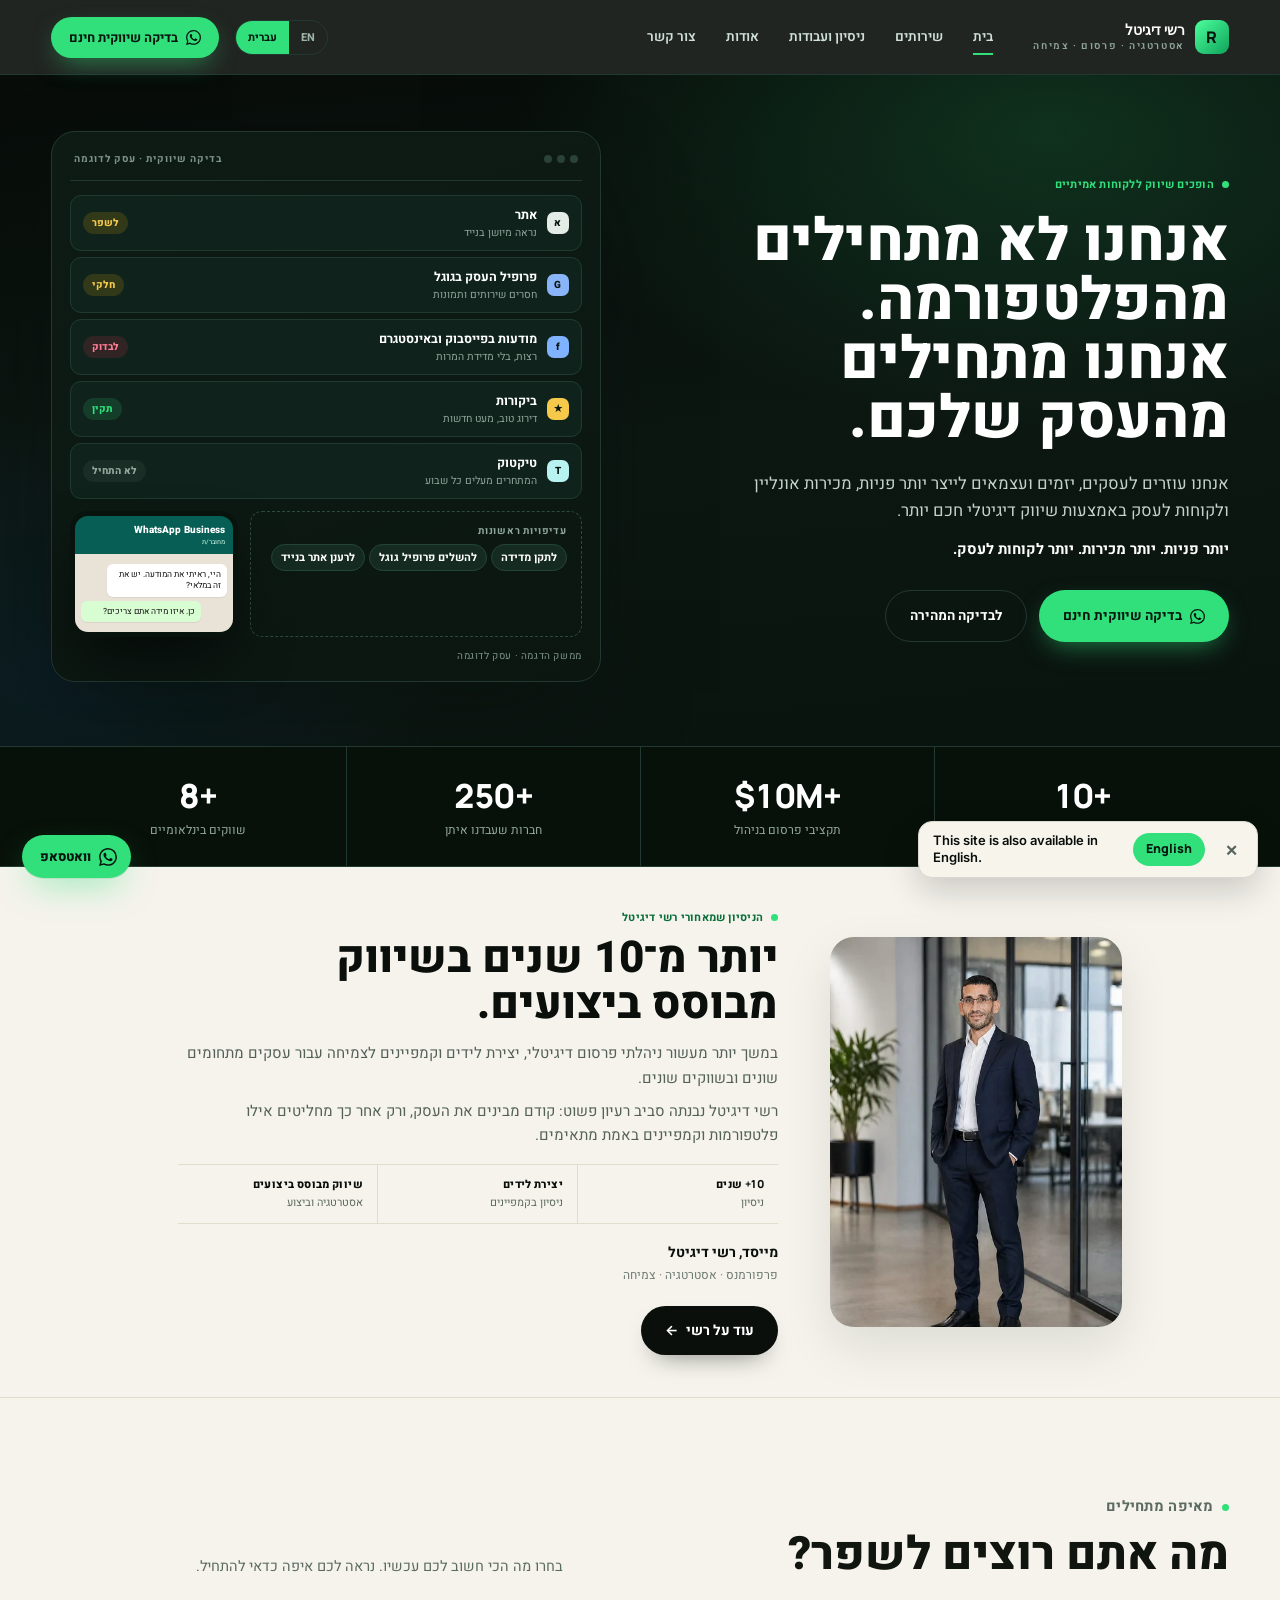
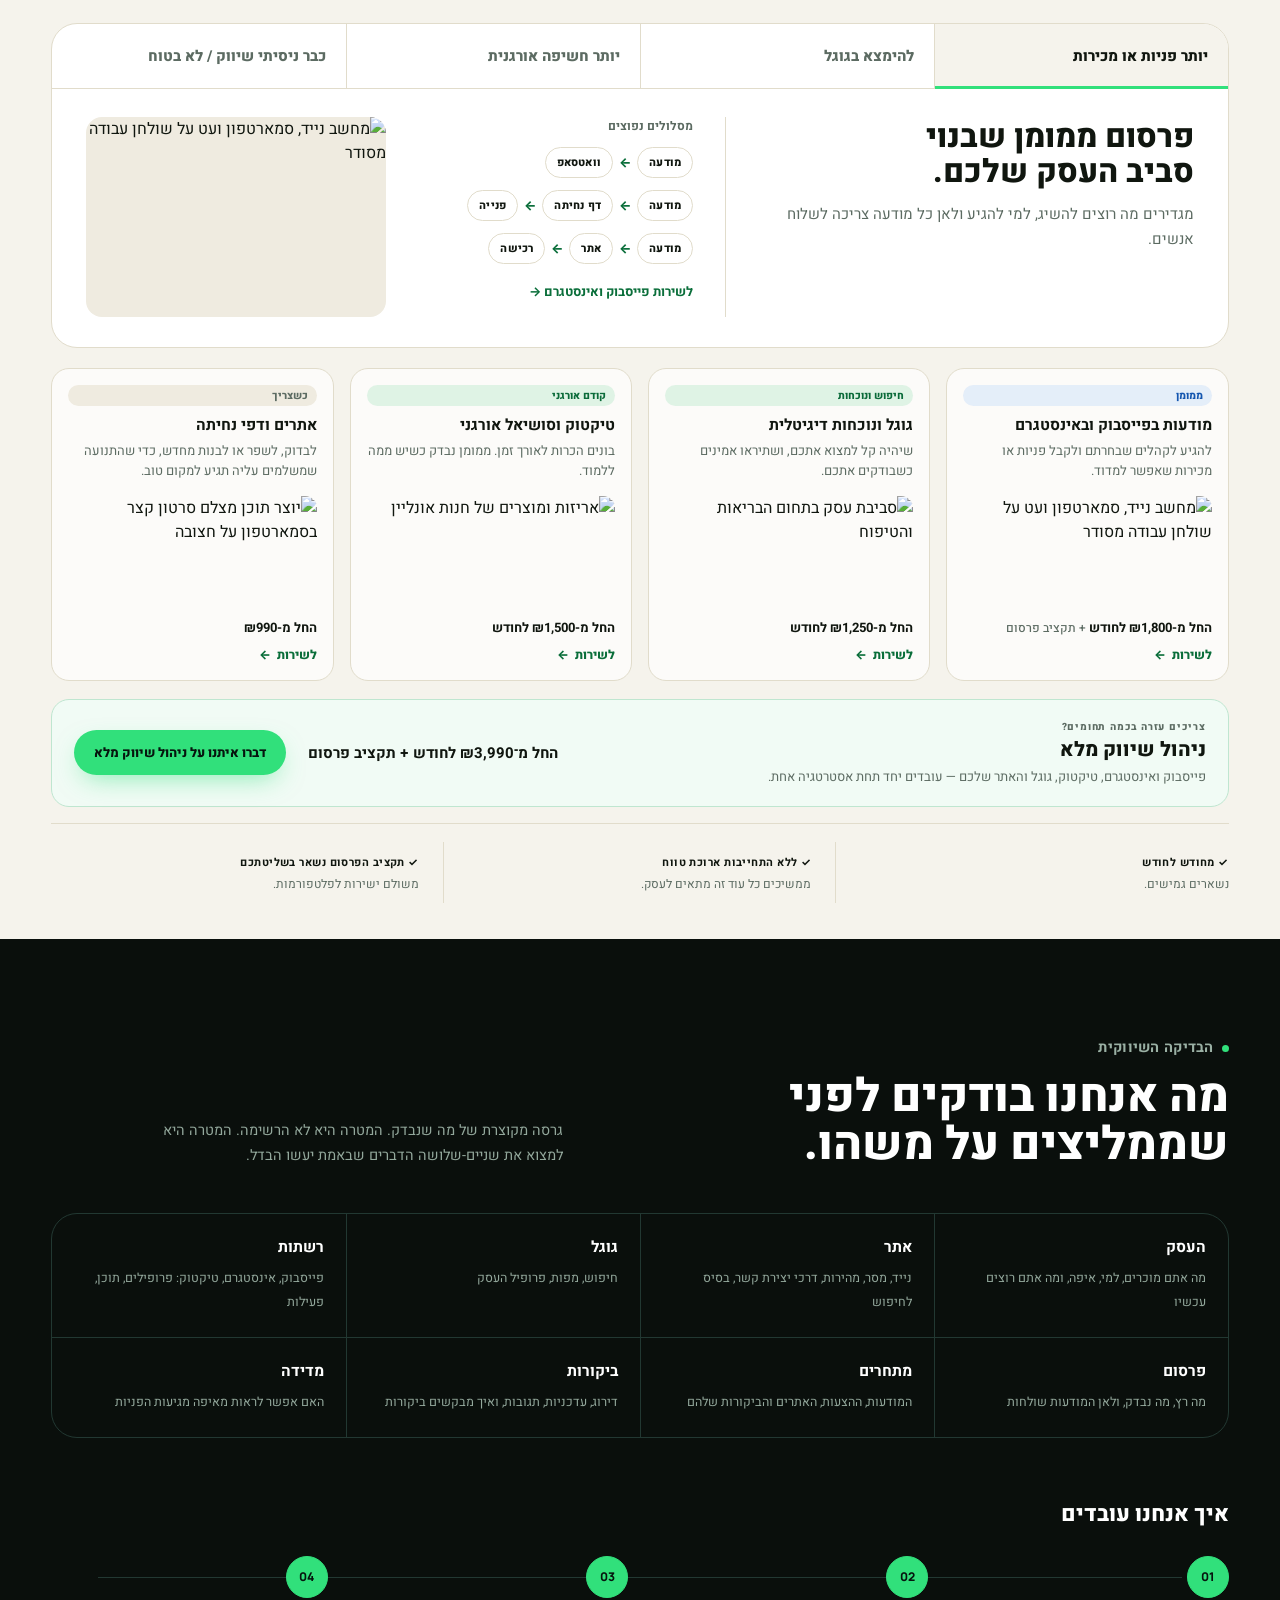
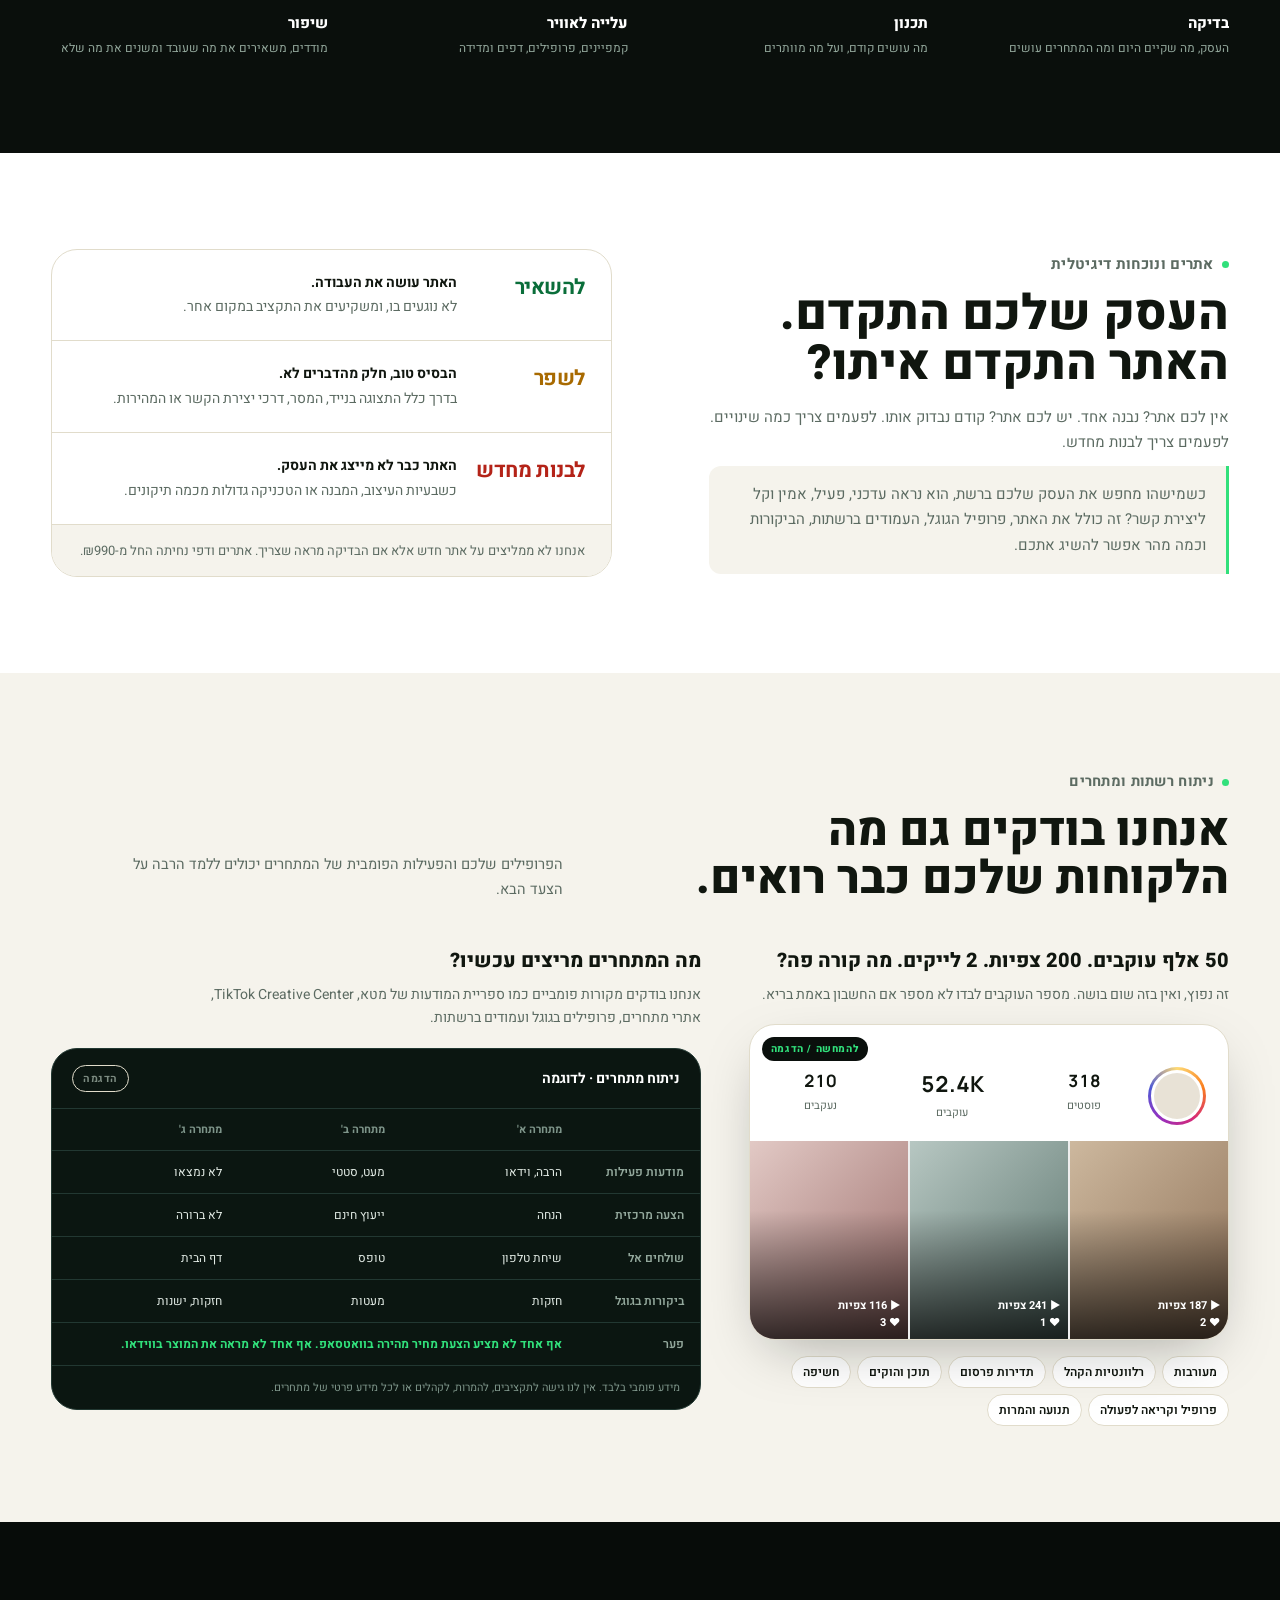
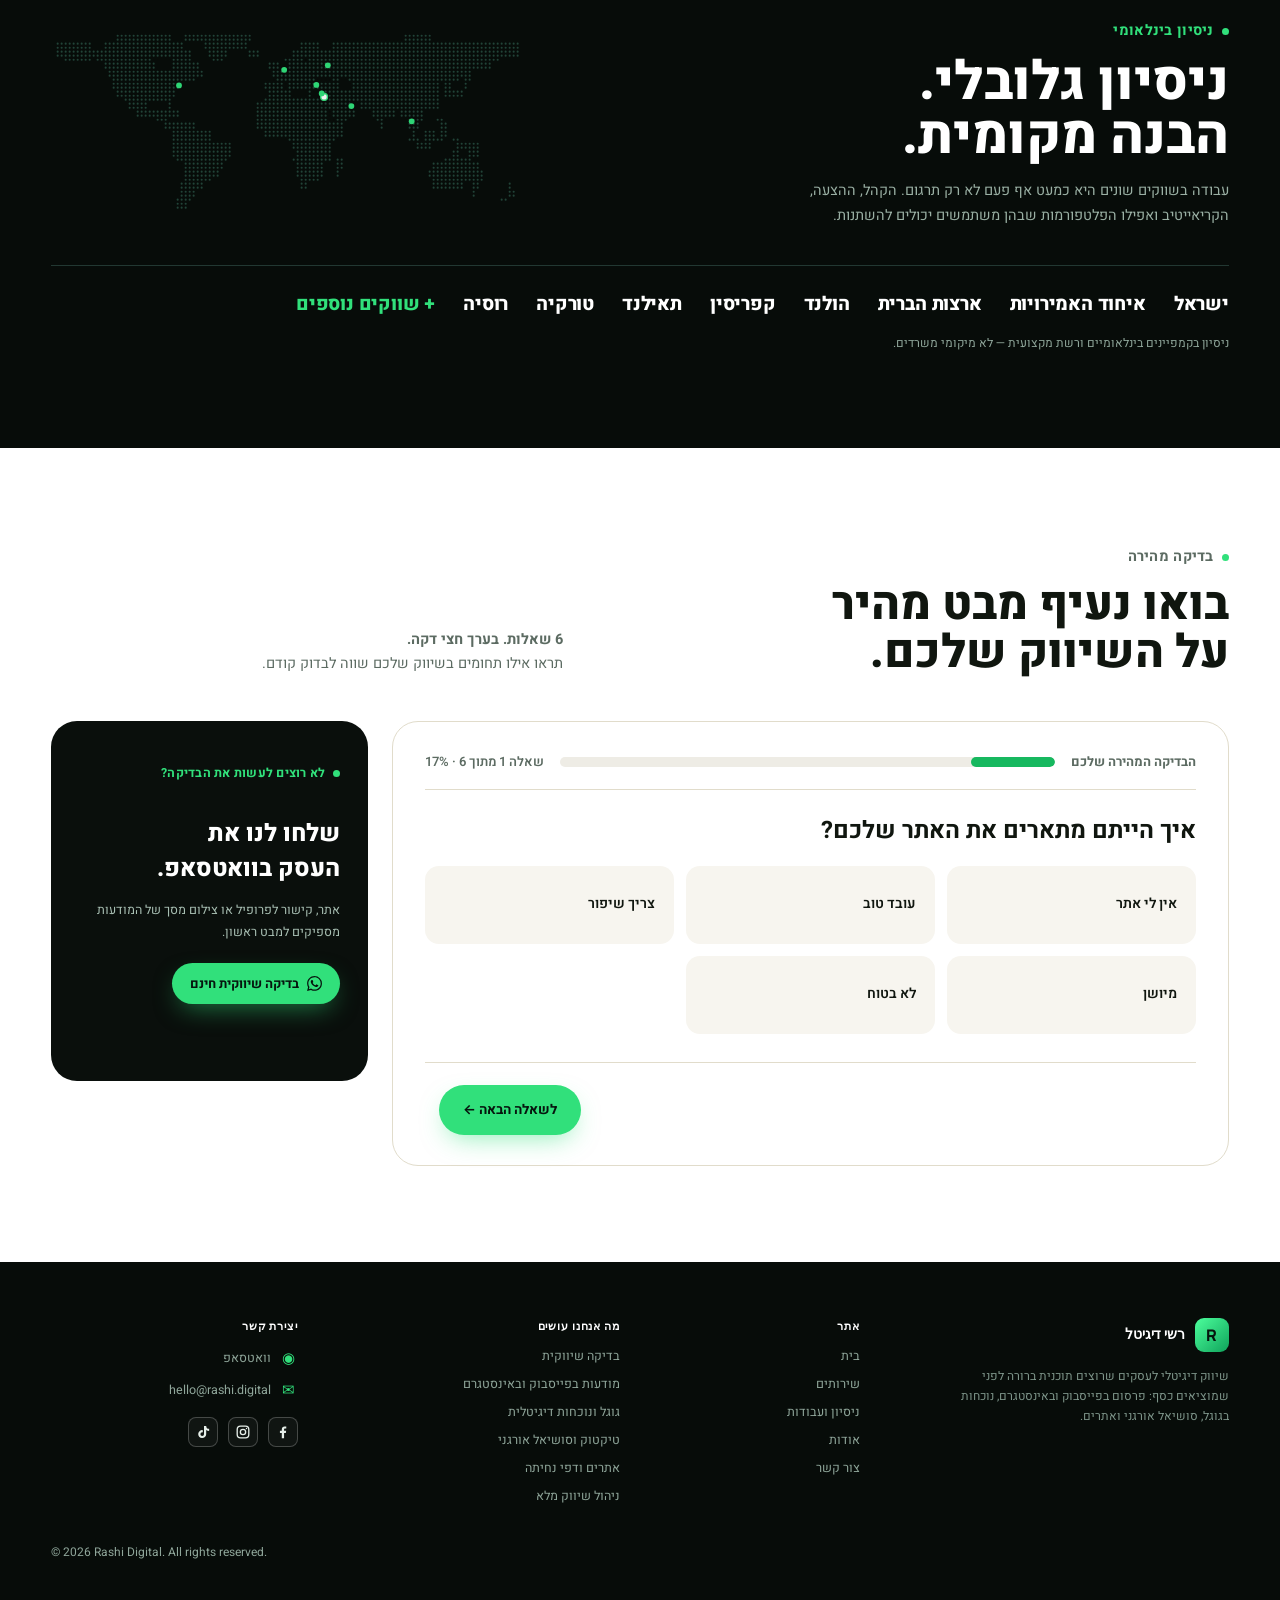
==== commit 92cf1ece: "Restore approved footer copyright and redirect canonical page aliases" ====
--- a/he/index.html
+++ b/he/index.html
@@ -335,6 +335,7 @@
 <div class="footer-col"><h2 class="h5">מה אנחנו עושים</h2><a data-service="review" href="services#review">בדיקה שיווקית</a><a data-service="paid" href="services#paid">מודעות בפייסבוק ובאינסטגרם</a><a data-service="google" href="services#google">גוגל ונוכחות דיגיטלית</a><a data-service="organic" href="services#organic">טיקטוק וסושיאל אורגני</a><a data-service="websites" href="services#websites">אתרים ודפי נחיתה</a><a data-service="full" href="services#full">ניהול שיווק מלא</a></div>
 <div class="footer-col footer-contact"><h2 class="h5">יצירת קשר</h2><a data-loc="footer" href="https://wa.me/972532850081"><span aria-hidden="true" class="footer-ico">◉</span>וואטסאפ</a><a href="https://mail.google.com/mail/?view=cm&amp;fs=1&amp;to=hello@rashi.digital" rel="noopener" target="_blank"><span aria-hidden="true" class="footer-ico">✉</span><bdi dir="ltr">hello@rashi.digital</bdi></a><div class="footer-social-row"><a aria-label="Facebook" href="https://www.facebook.com/rashi.digital/" rel="noopener noreferrer" target="_blank"><span aria-hidden="true" class="social-ico fb"><svg fill="currentColor" focusable="false" height="20" viewbox="0 0 24 24" width="20"><path d="M13.6 21.5v-8h2.7l.4-3.2h-3.1V8.3c0-.9.3-1.6 1.6-1.6h1.7V3.9c-.3 0-1.3-.1-2.5-.1-2.5 0-4.2 1.5-4.2 4.3v2.2H7.4v3.2h2.8v8z"></path></svg></span></a><a aria-label="Instagram" href="https://www.instagram.com/rashi.digital_/" rel="noopener noreferrer" target="_blank"><span aria-hidden="true" class="social-ico ig"><svg fill="none" focusable="false" height="20" stroke="currentColor" stroke-width="2" viewbox="0 0 24 24" width="20"><rect height="17.4" rx="5" width="17.4" x="3.3" y="3.3"></rect><circle cx="12" cy="12" r="4"></circle><circle cx="17.3" cy="6.7" fill="currentColor" r="1.1" stroke="none"></circle></svg></span></a><a aria-label="TikTok" href="https://www.tiktok.com/@rashi.digital" rel="noopener noreferrer" target="_blank"><span aria-hidden="true" class="social-ico tk"><svg fill="currentColor" focusable="false" height="20" viewbox="0 0 24 24" width="20"><path d="M16.8 3h-3.3v12.2a2.7 2.7 0 1 1-2.7-2.7c.3 0 .6 0 .9.1V9.2a6 6 0 1 0 5.1 6V9.1a7.6 7.6 0 0 0 4.4 1.4V7.3a4.4 4.4 0 0 1-4.4-4.3z"></path></svg></span></a></div></div>
 </div>
+<div class="wrap"><p class="footer-copyright" dir="ltr">© 2026 Rashi Digital. All rights reserved.</p></div>
 </footer>
 <div class="sticky-cta">
 <span>בדיקה שיווקית חינם<small>מענה בוואטסאפ, בעברית או באנגלית</small></span>
--- a/styles.css
+++ b/styles.css
@@ -2030,3 +2030,6 @@
   .review-final-card h2{font-size:32px}
   .review-final-card p{font-size:16px}
 }
+
+/* Keep the approved copyright line outside the mobile footer accordions. */
+.footer-copyright{margin:28px 0 0;font-size:12px;line-height:1.6;color:#8FA69A}
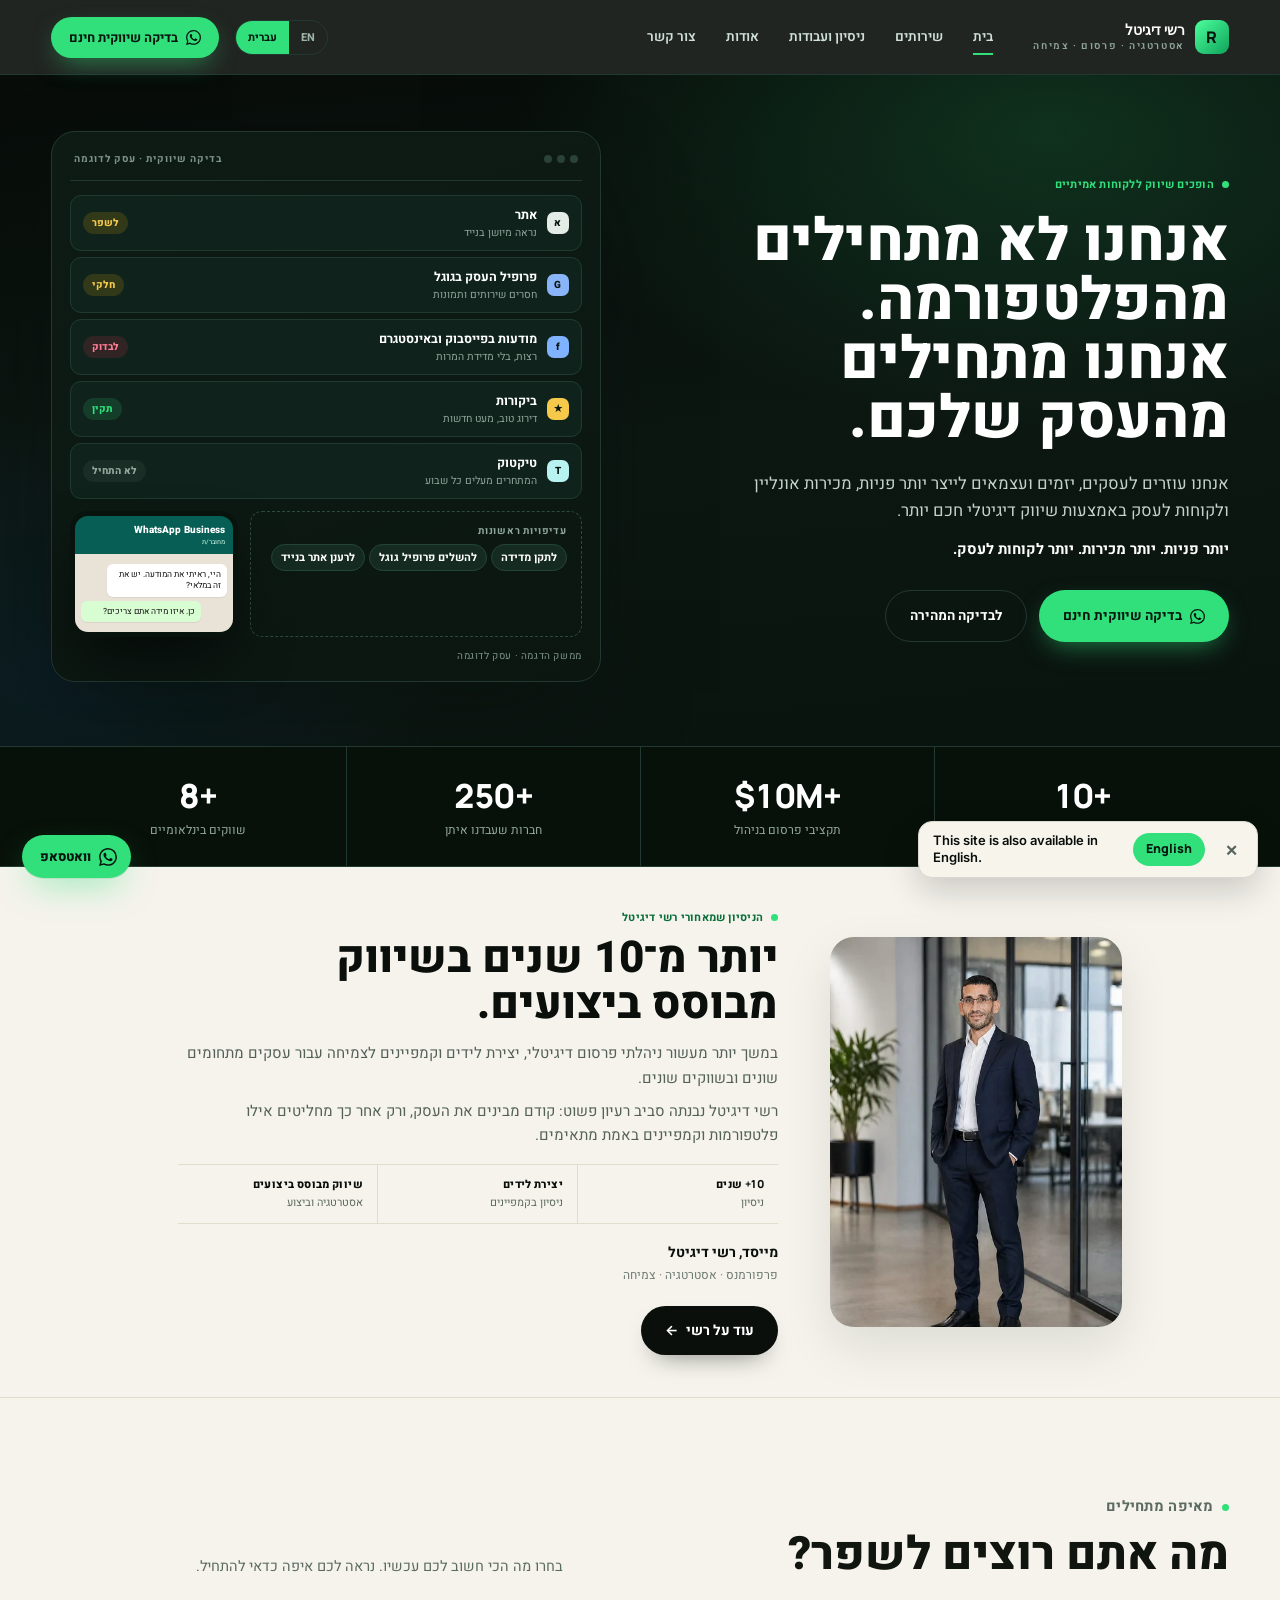
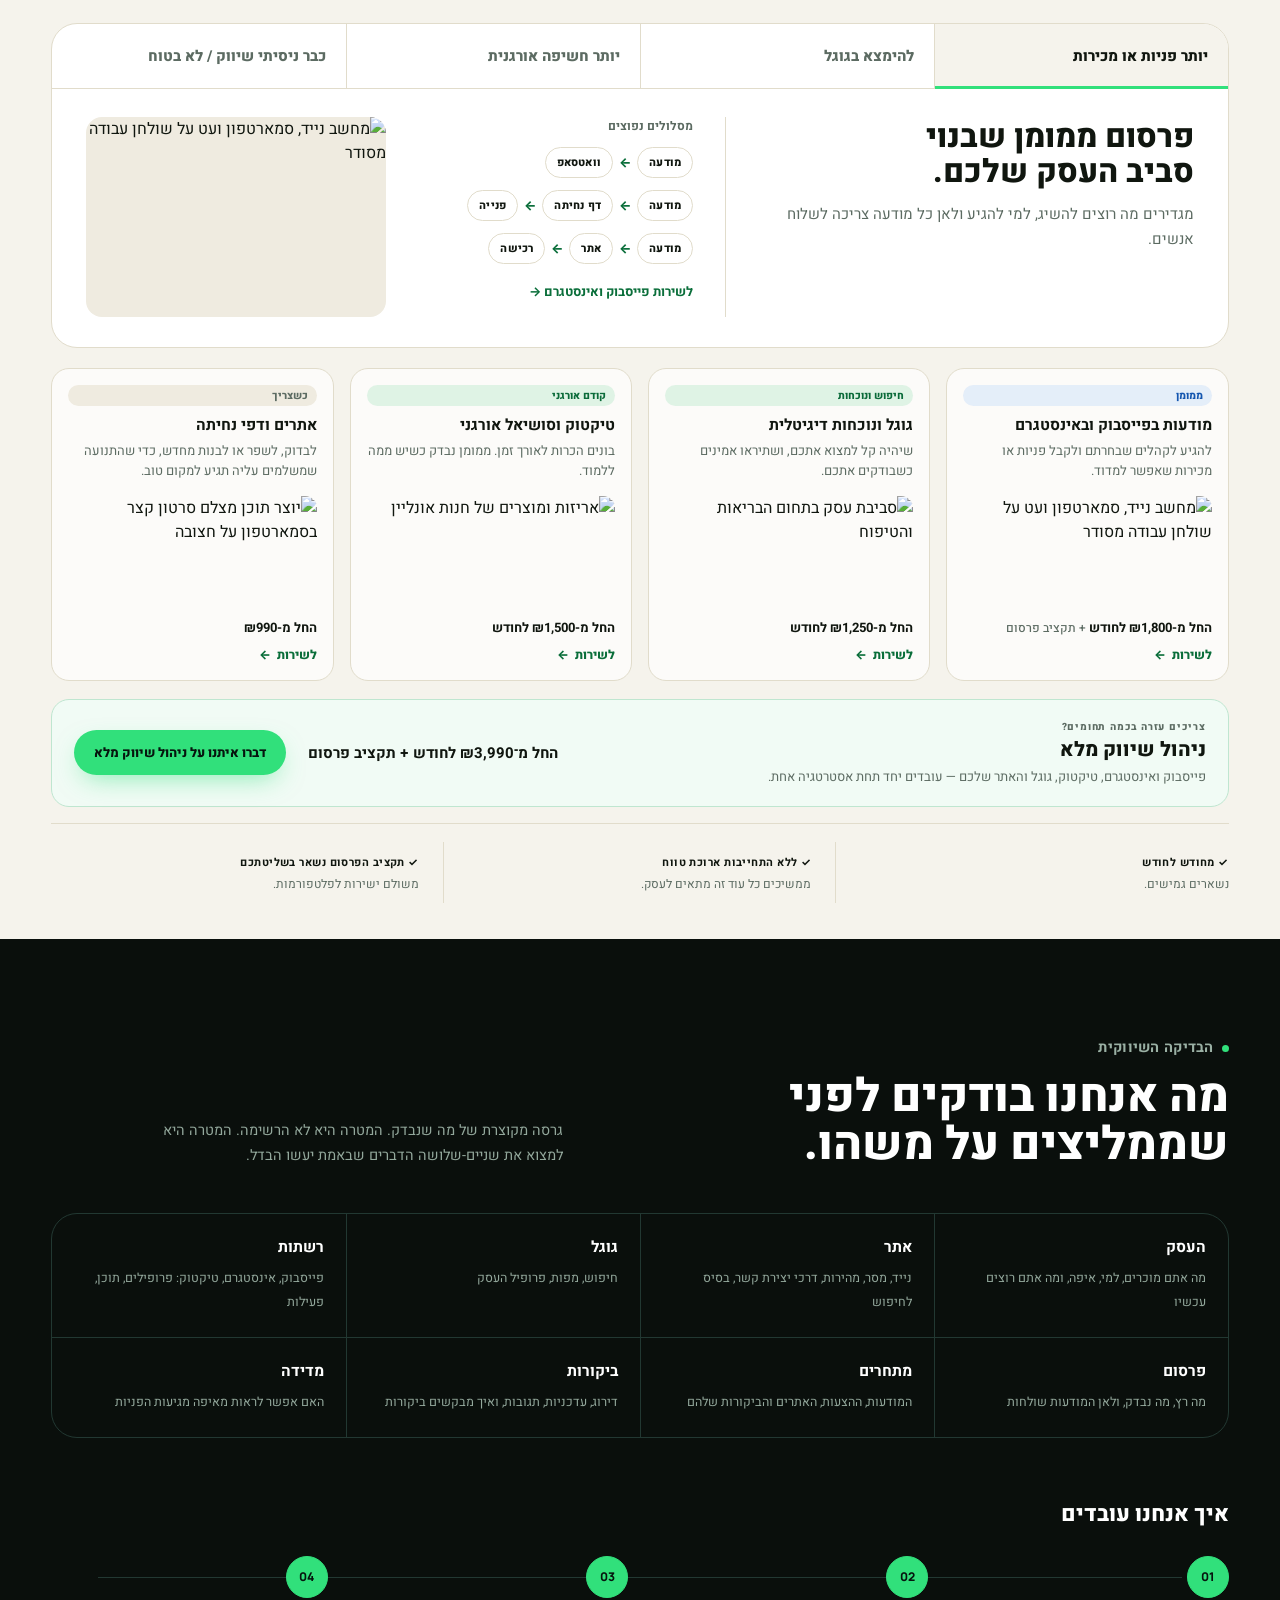
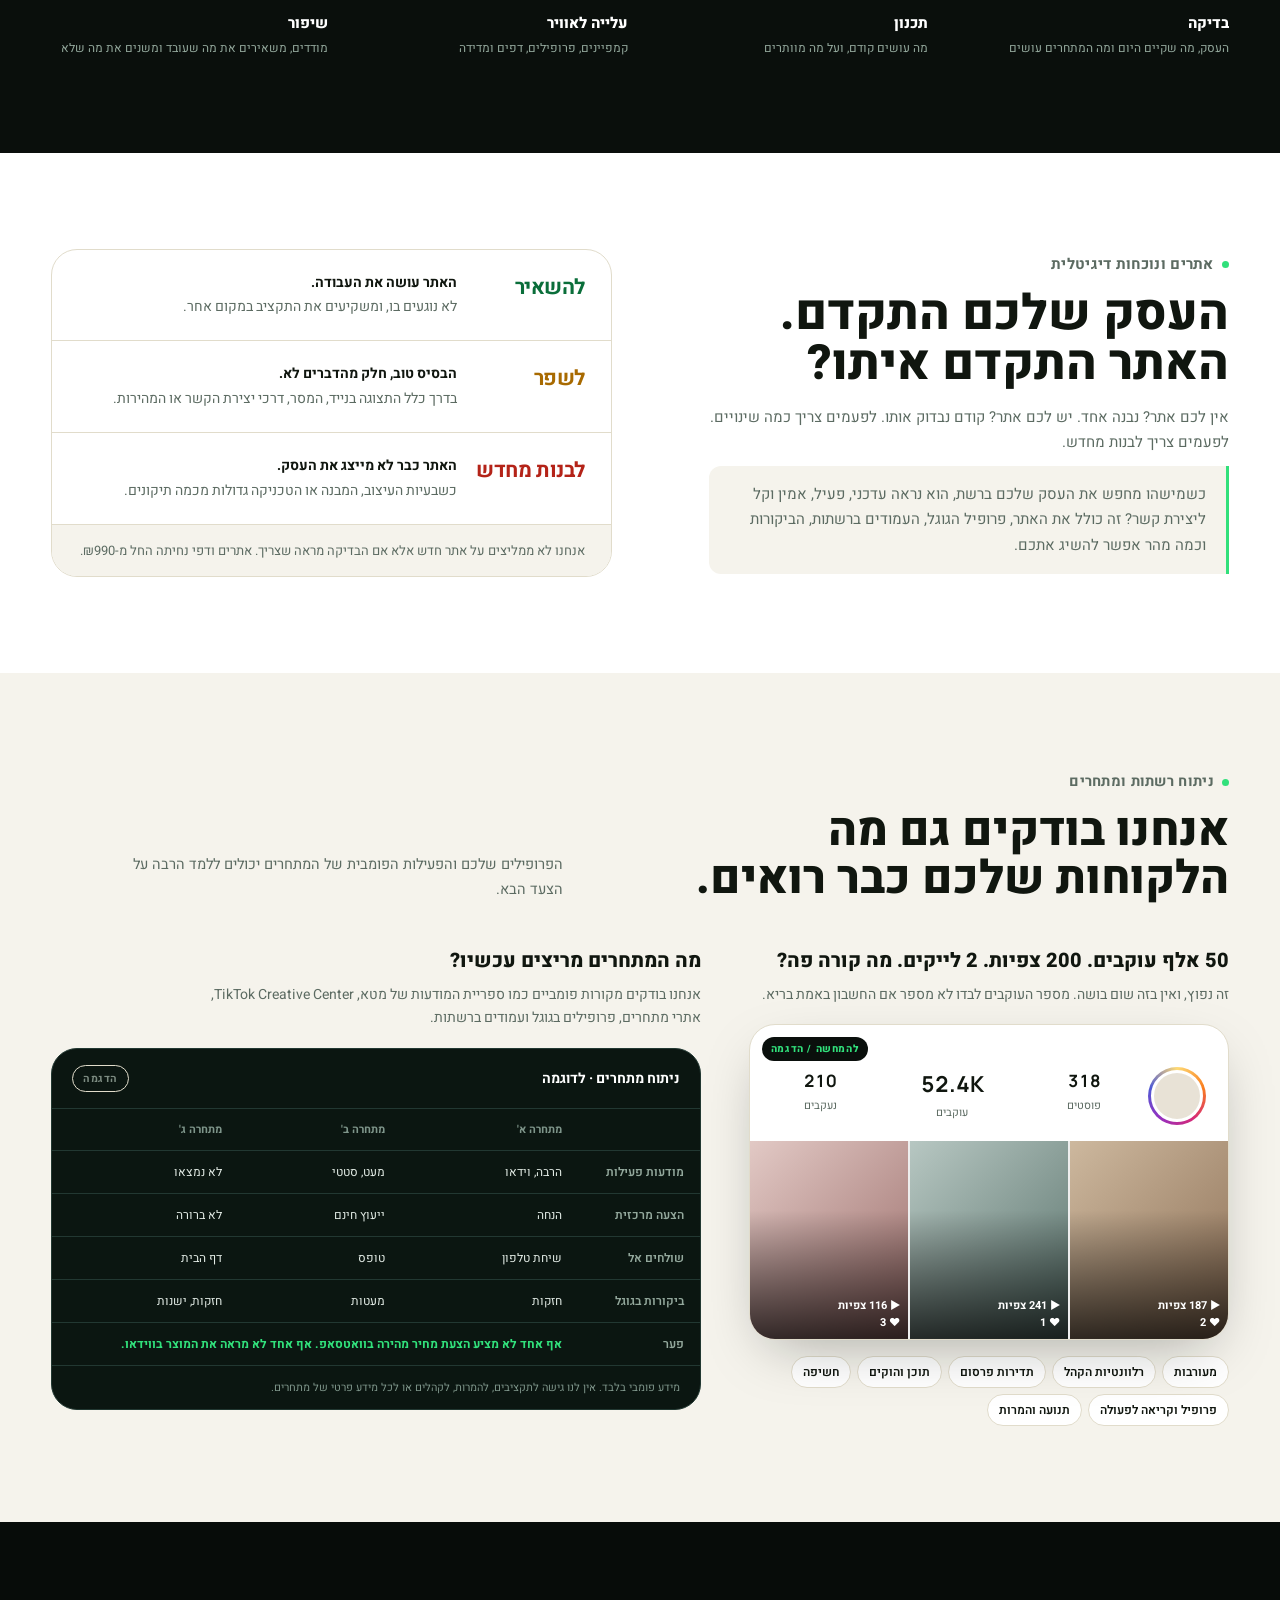
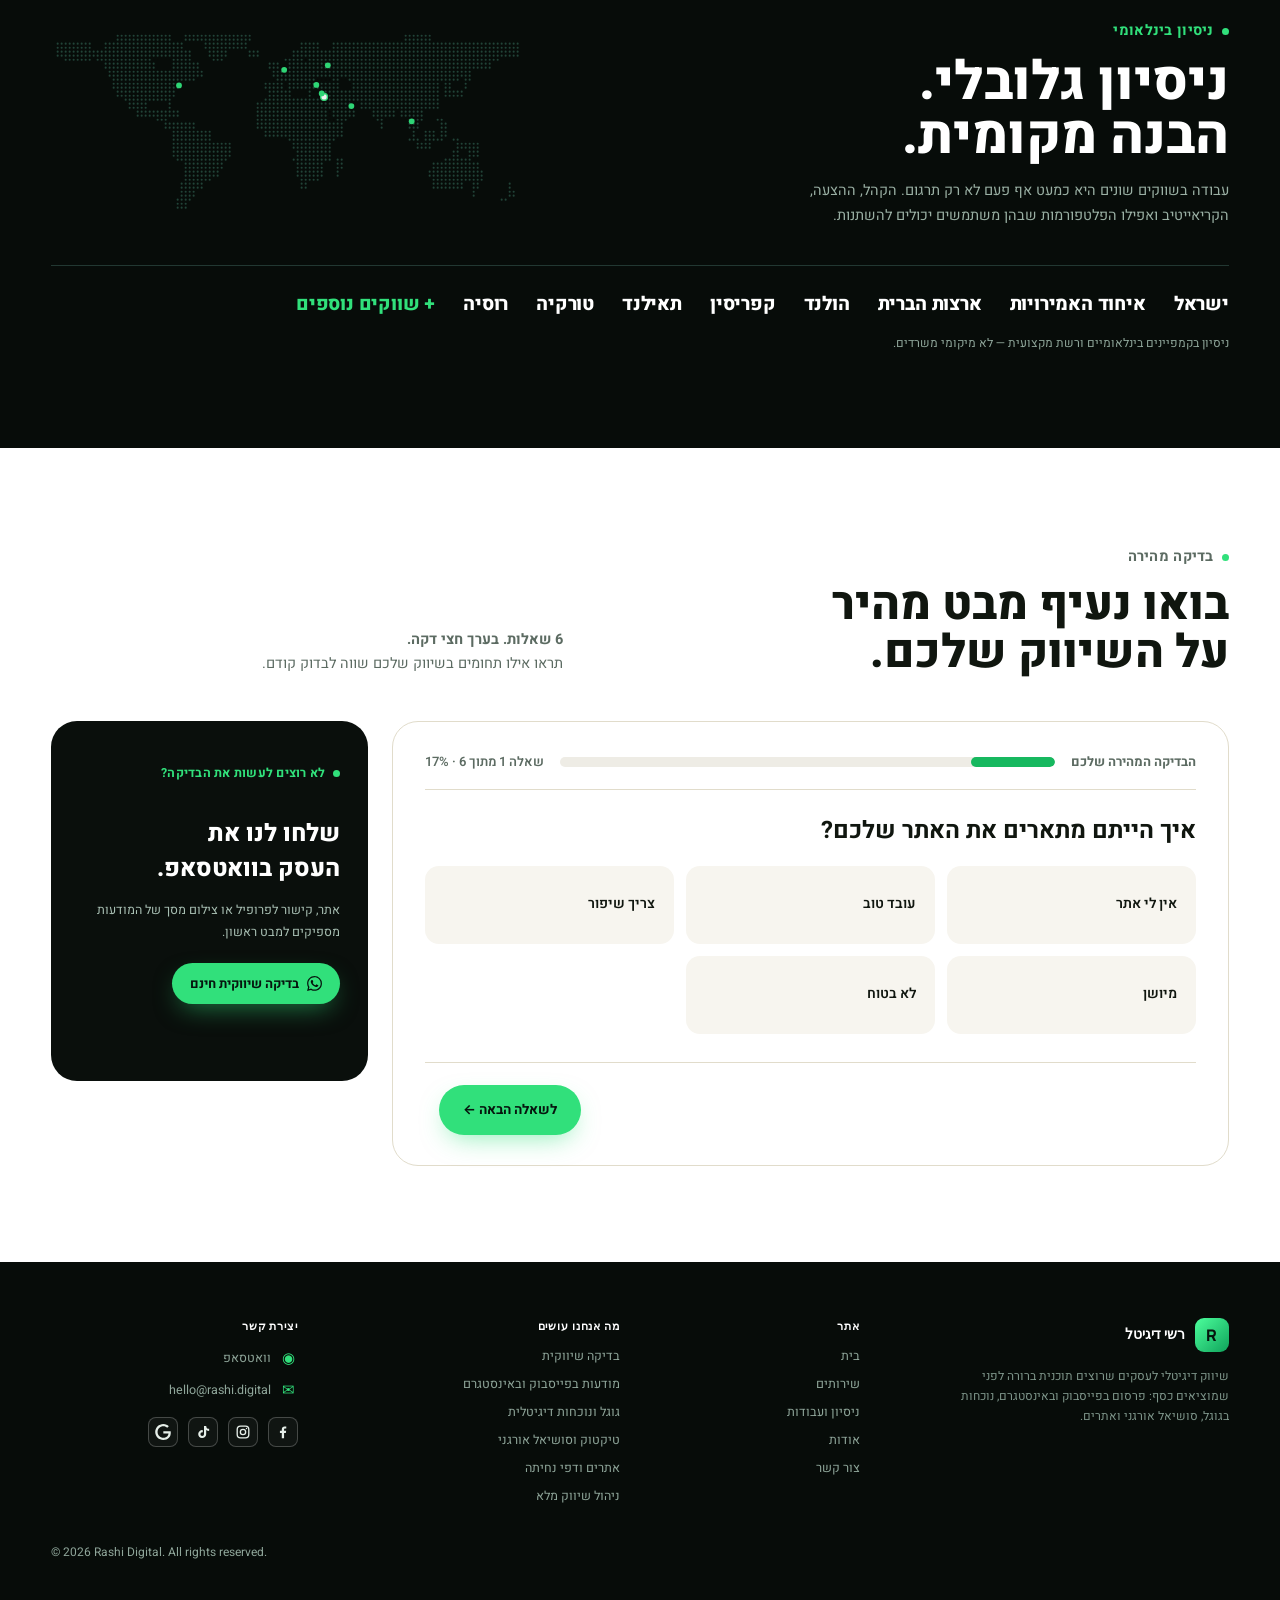
==== commit 5edd861d: "Add Google Maps embed to contact section and Google Business link to footer - services.html, he/serv" ====
--- a/he/index.html
+++ b/he/index.html
@@ -333,7 +333,7 @@
 </div>
 <div class="footer-col"><h2 class="h5">אתר</h2><a href="index.html">בית</a><a href="services">שירותים</a><a href="work.html">ניסיון ועבודות</a><a href="about.html">אודות</a><a href="services#contact">צור קשר</a></div>
 <div class="footer-col"><h2 class="h5">מה אנחנו עושים</h2><a data-service="review" href="services#review">בדיקה שיווקית</a><a data-service="paid" href="services#paid">מודעות בפייסבוק ובאינסטגרם</a><a data-service="google" href="services#google">גוגל ונוכחות דיגיטלית</a><a data-service="organic" href="services#organic">טיקטוק וסושיאל אורגני</a><a data-service="websites" href="services#websites">אתרים ודפי נחיתה</a><a data-service="full" href="services#full">ניהול שיווק מלא</a></div>
-<div class="footer-col footer-contact"><h2 class="h5">יצירת קשר</h2><a data-loc="footer" href="https://wa.me/972532850081"><span aria-hidden="true" class="footer-ico">◉</span>וואטסאפ</a><a href="https://mail.google.com/mail/?view=cm&amp;fs=1&amp;to=hello@rashi.digital" rel="noopener" target="_blank"><span aria-hidden="true" class="footer-ico">✉</span><bdi dir="ltr">hello@rashi.digital</bdi></a><div class="footer-social-row"><a aria-label="Facebook" href="https://www.facebook.com/rashi.digital/" rel="noopener noreferrer" target="_blank"><span aria-hidden="true" class="social-ico fb"><svg fill="currentColor" focusable="false" height="20" viewbox="0 0 24 24" width="20"><path d="M13.6 21.5v-8h2.7l.4-3.2h-3.1V8.3c0-.9.3-1.6 1.6-1.6h1.7V3.9c-.3 0-1.3-.1-2.5-.1-2.5 0-4.2 1.5-4.2 4.3v2.2H7.4v3.2h2.8v8z"></path></svg></span></a><a aria-label="Instagram" href="https://www.instagram.com/rashi.digital_/" rel="noopener noreferrer" target="_blank"><span aria-hidden="true" class="social-ico ig"><svg fill="none" focusable="false" height="20" stroke="currentColor" stroke-width="2" viewbox="0 0 24 24" width="20"><rect height="17.4" rx="5" width="17.4" x="3.3" y="3.3"></rect><circle cx="12" cy="12" r="4"></circle><circle cx="17.3" cy="6.7" fill="currentColor" r="1.1" stroke="none"></circle></svg></span></a><a aria-label="TikTok" href="https://www.tiktok.com/@rashi.digital" rel="noopener noreferrer" target="_blank"><span aria-hidden="true" class="social-ico tk"><svg fill="currentColor" focusable="false" height="20" viewbox="0 0 24 24" width="20"><path d="M16.8 3h-3.3v12.2a2.7 2.7 0 1 1-2.7-2.7c.3 0 .6 0 .9.1V9.2a6 6 0 1 0 5.1 6V9.1a7.6 7.6 0 0 0 4.4 1.4V7.3a4.4 4.4 0 0 1-4.4-4.3z"></path></svg></span></a></div></div>
+<div class="footer-col footer-contact"><h2 class="h5">יצירת קשר</h2><a data-loc="footer" href="https://wa.me/972532850081"><span aria-hidden="true" class="footer-ico">◉</span>וואטסאפ</a><a href="https://mail.google.com/mail/?view=cm&amp;fs=1&amp;to=hello@rashi.digital" rel="noopener" target="_blank"><span aria-hidden="true" class="footer-ico">✉</span><bdi dir="ltr">hello@rashi.digital</bdi></a><div class="footer-social-row"><a aria-label="Facebook" href="https://www.facebook.com/rashi.digital/" rel="noopener noreferrer" target="_blank"><span aria-hidden="true" class="social-ico fb"><svg fill="currentColor" focusable="false" height="20" viewbox="0 0 24 24" width="20"><path d="M13.6 21.5v-8h2.7l.4-3.2h-3.1V8.3c0-.9.3-1.6 1.6-1.6h1.7V3.9c-.3 0-1.3-.1-2.5-.1-2.5 0-4.2 1.5-4.2 4.3v2.2H7.4v3.2h2.8v8z"></path></svg></span></a><a aria-label="Instagram" href="https://www.instagram.com/rashi.digital_/" rel="noopener noreferrer" target="_blank"><span aria-hidden="true" class="social-ico ig"><svg fill="none" focusable="false" height="20" stroke="currentColor" stroke-width="2" viewbox="0 0 24 24" width="20"><rect height="17.4" rx="5" width="17.4" x="3.3" y="3.3"></rect><circle cx="12" cy="12" r="4"></circle><circle cx="17.3" cy="6.7" fill="currentColor" r="1.1" stroke="none"></circle></svg></span></a><a aria-label="TikTok" href="https://www.tiktok.com/@rashi.digital" rel="noopener noreferrer" target="_blank"><span aria-hidden="true" class="social-ico tk"><svg fill="currentColor" focusable="false" height="20" viewbox="0 0 24 24" width="20"><path d="M16.8 3h-3.3v12.2a2.7 2.7 0 1 1-2.7-2.7c.3 0 .6 0 .9.1V9.2a6 6 0 1 0 5.1 6V9.1a7.6 7.6 0 0 0 4.4 1.4V7.3a4.4 4.4 0 0 1-4.4-4.3z"></path></svg></span></a><a aria-label="רשי דיגיטל בגוגל" href="https://share.google/ukfDDhGRr8fa9tw5H" rel="noopener noreferrer" target="_blank" title="רשי דיגיטל בגוגל"><span aria-hidden="true" class="social-ico gg"><svg fill="currentColor" focusable="false" height="20" viewbox="0 0 24 24" width="20"><path d="M12.48 10.92v3.28h7.84c-.24 1.84-.853 3.187-1.787 4.133-1.147 1.147-2.933 2.4-6.053 2.4-4.827 0-8.6-3.893-8.6-8.72s3.773-8.72 8.6-8.72c2.6 0 4.507 1.027 5.907 2.347l2.307-2.307C18.747 1.44 16.133 0 12.48 0 5.867 0 .307 5.387.307 12s5.56 12 12.173 12c3.573 0 6.267-1.173 8.373-3.36 2.16-2.16 2.84-5.213 2.84-7.667 0-.76-.053-1.467-.173-2.053H12.48z"></path></svg></span></a></div></div>
 </div>
 <div class="wrap"><p class="footer-copyright" dir="ltr">© 2026 Rashi Digital. All rights reserved.</p></div>
 </footer>
--- a/styles.css
+++ b/styles.css
@@ -406,6 +406,8 @@
 .contact-side{background:var(--ink);color:#fff;border-radius:var(--radius-l);padding:34px;display:flex;flex-direction:column;justify-content:space-between}
 .contact-side p{font-size:12.5px;color:#A9C0B4;line-height:1.7;margin:14px 0 20px}
 .contact-side .num{margin-top:18px;font-size:12px;color:#93A89C}
+.contact-map{width:100%;margin-top:34px;border-radius:var(--radius-l);overflow:hidden}
+.contact-map iframe{display:block;width:100%;height:320px;border:0}
 .form-note{font-size:10.5px;color:var(--muted);margin-top:10px}
 
 /* ---------- footer ---------- */
@@ -1006,6 +1008,8 @@
   .cta-band .btn{width:100%;justify-content:center}
   .field-row{grid-template-columns:1fr}
   .form-card,.contact-side{padding:24px}
+  .contact-map{margin-top:24px}
+  .contact-map iframe{height:260px}
   .hub-panel{padding:20px}
   .viz-ab{gap:6px;padding:10px}
   .page-hero{padding:44px 0 40px}
